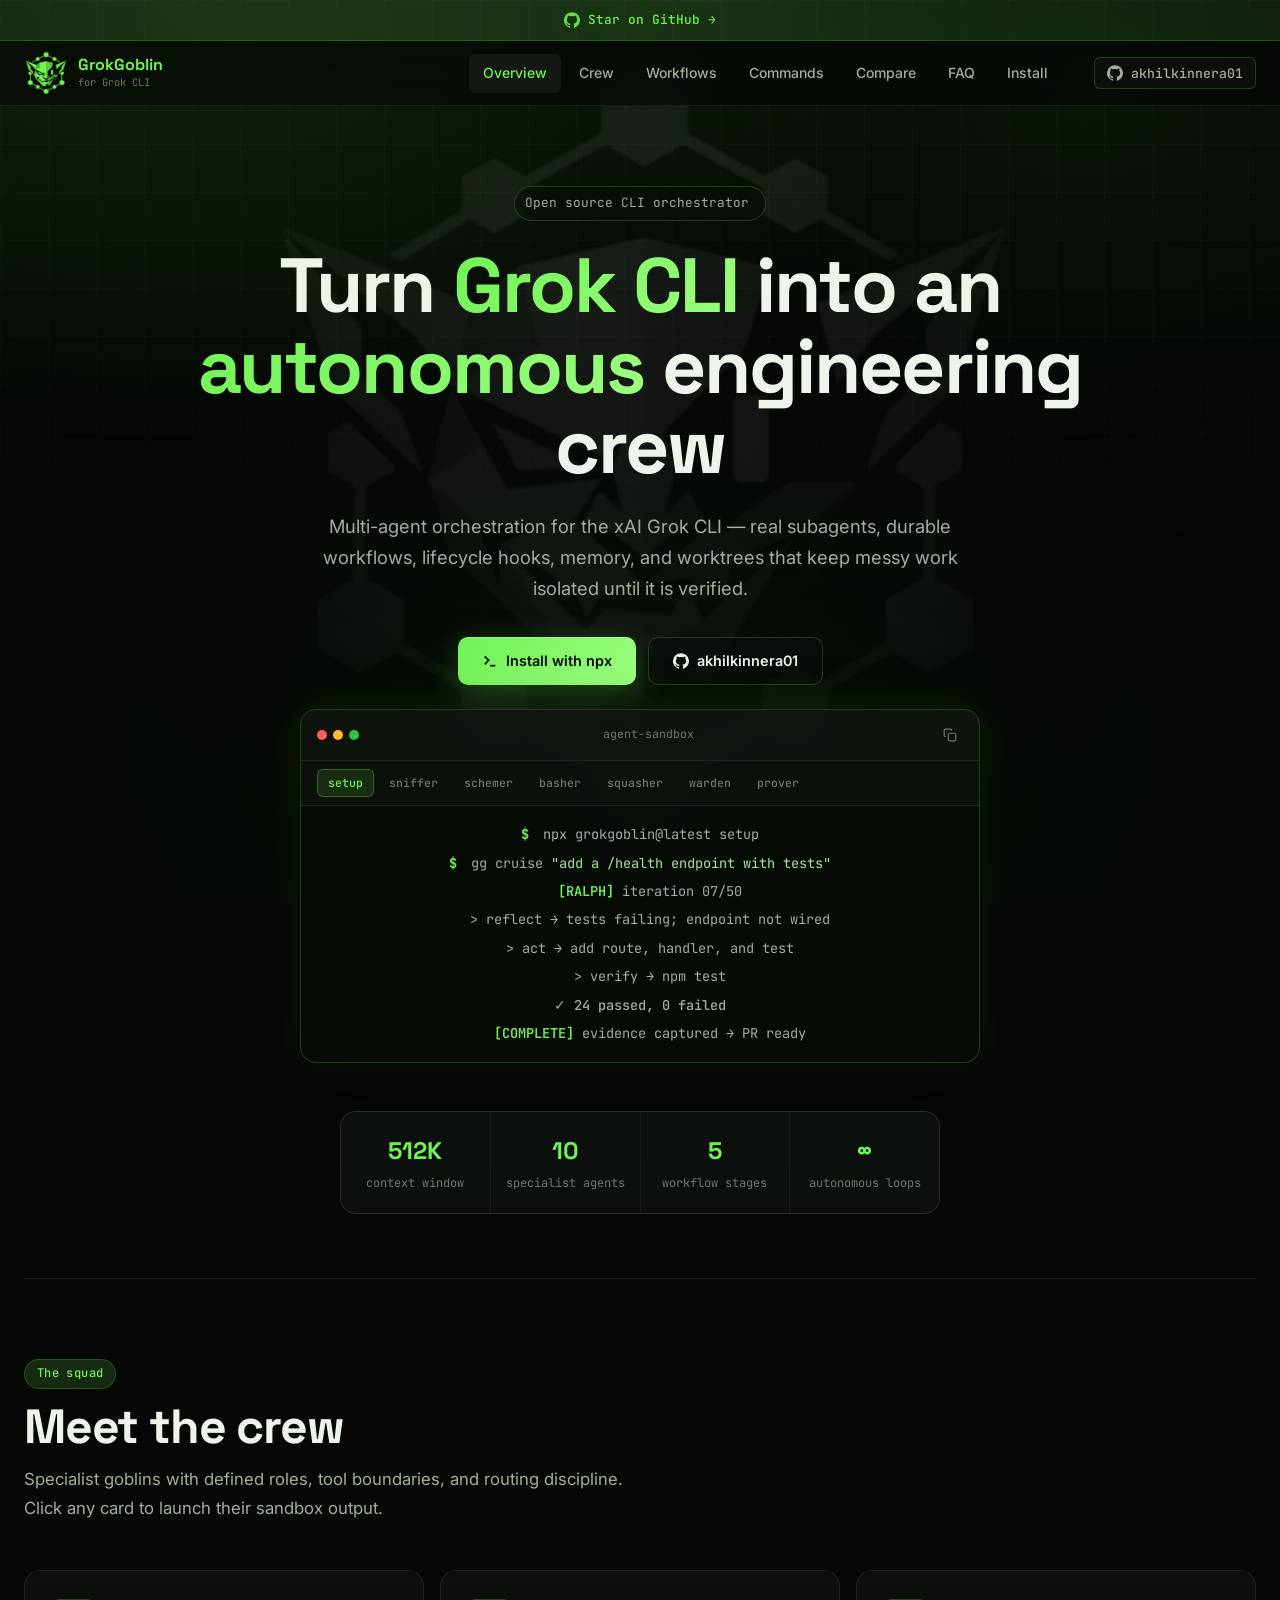
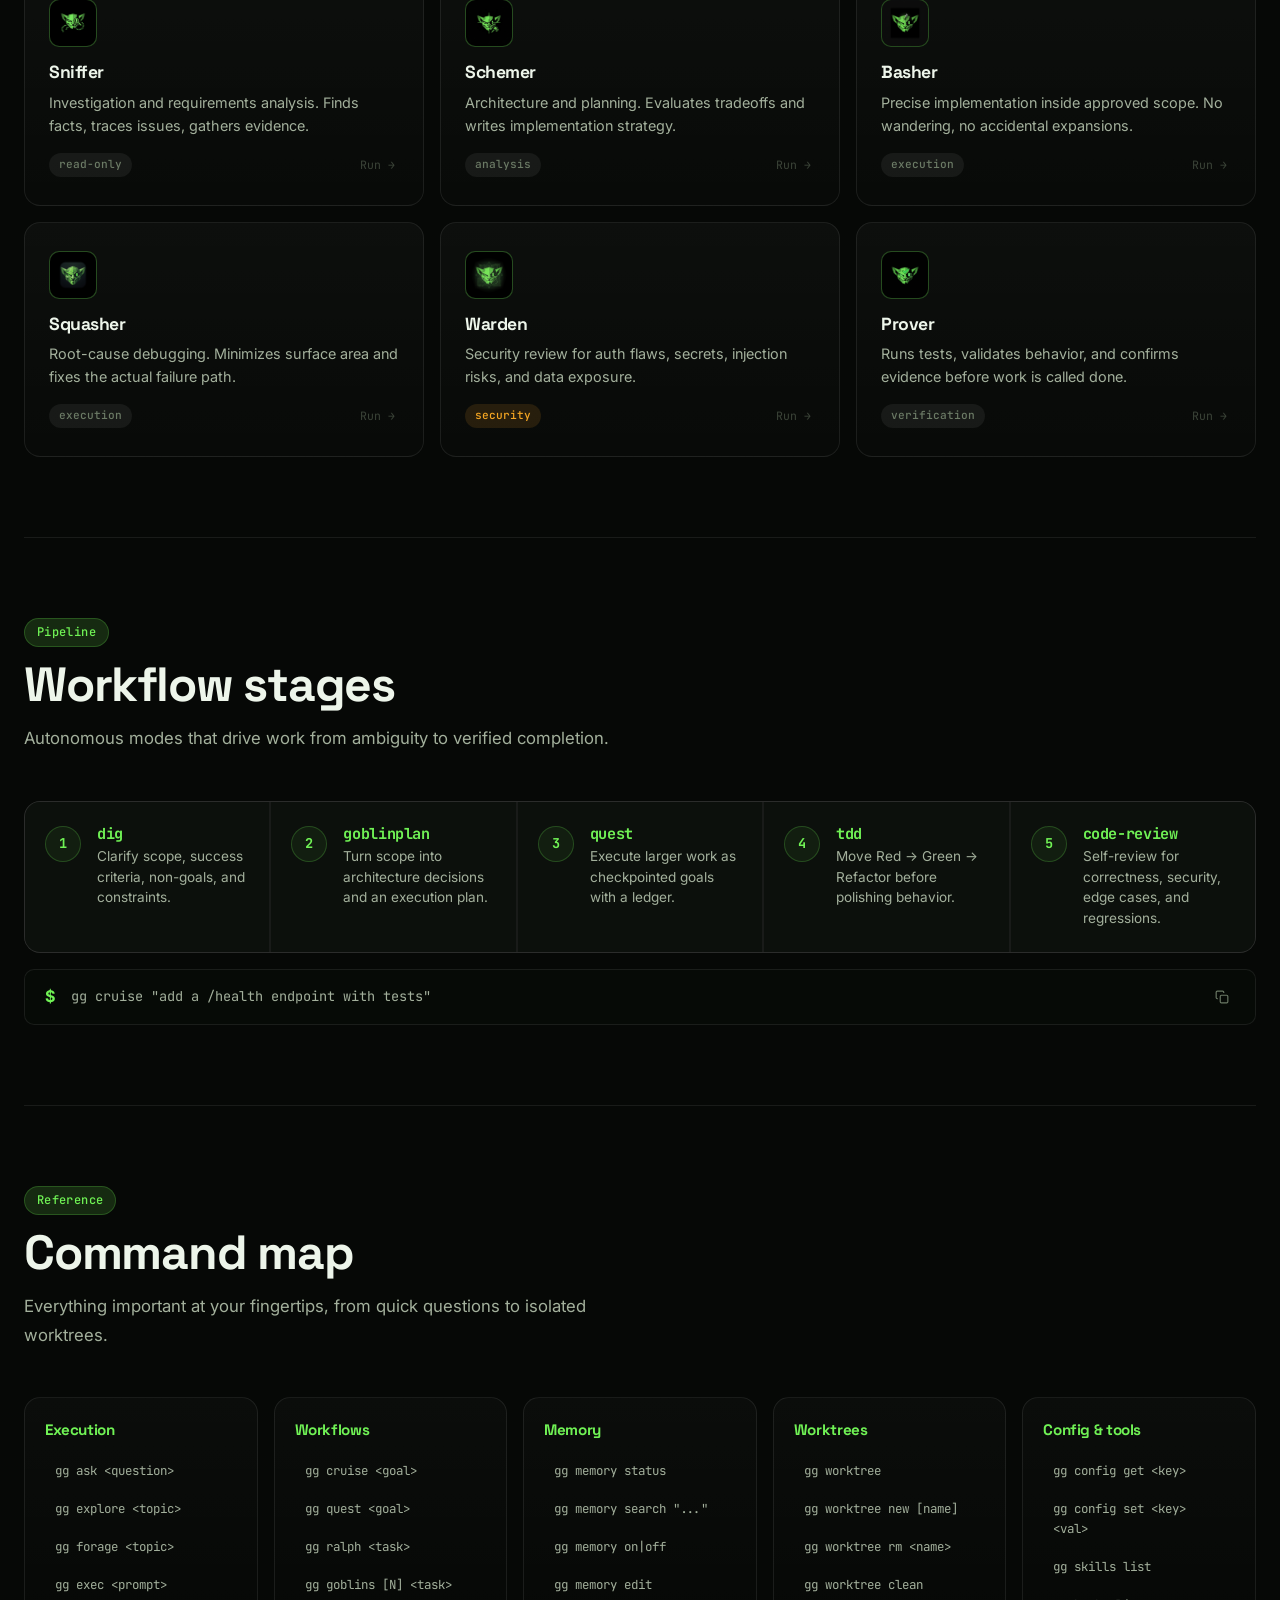
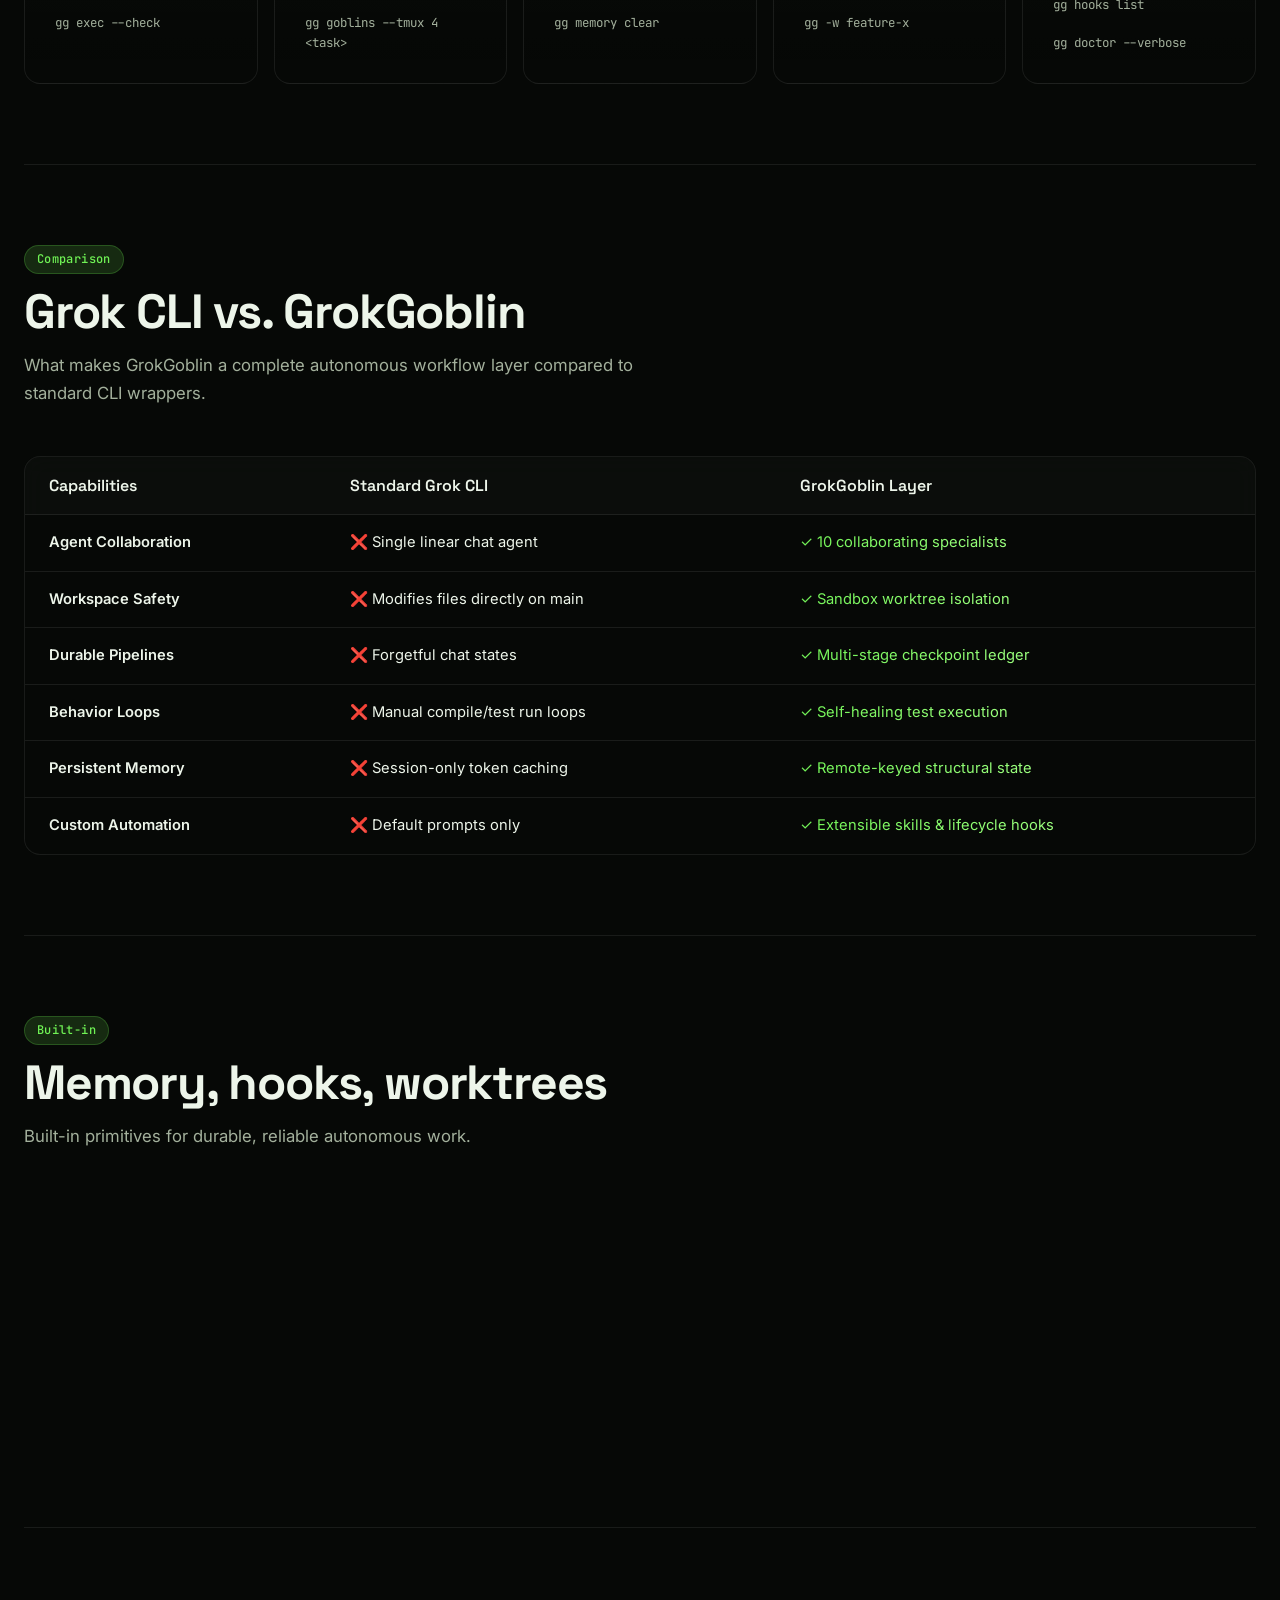
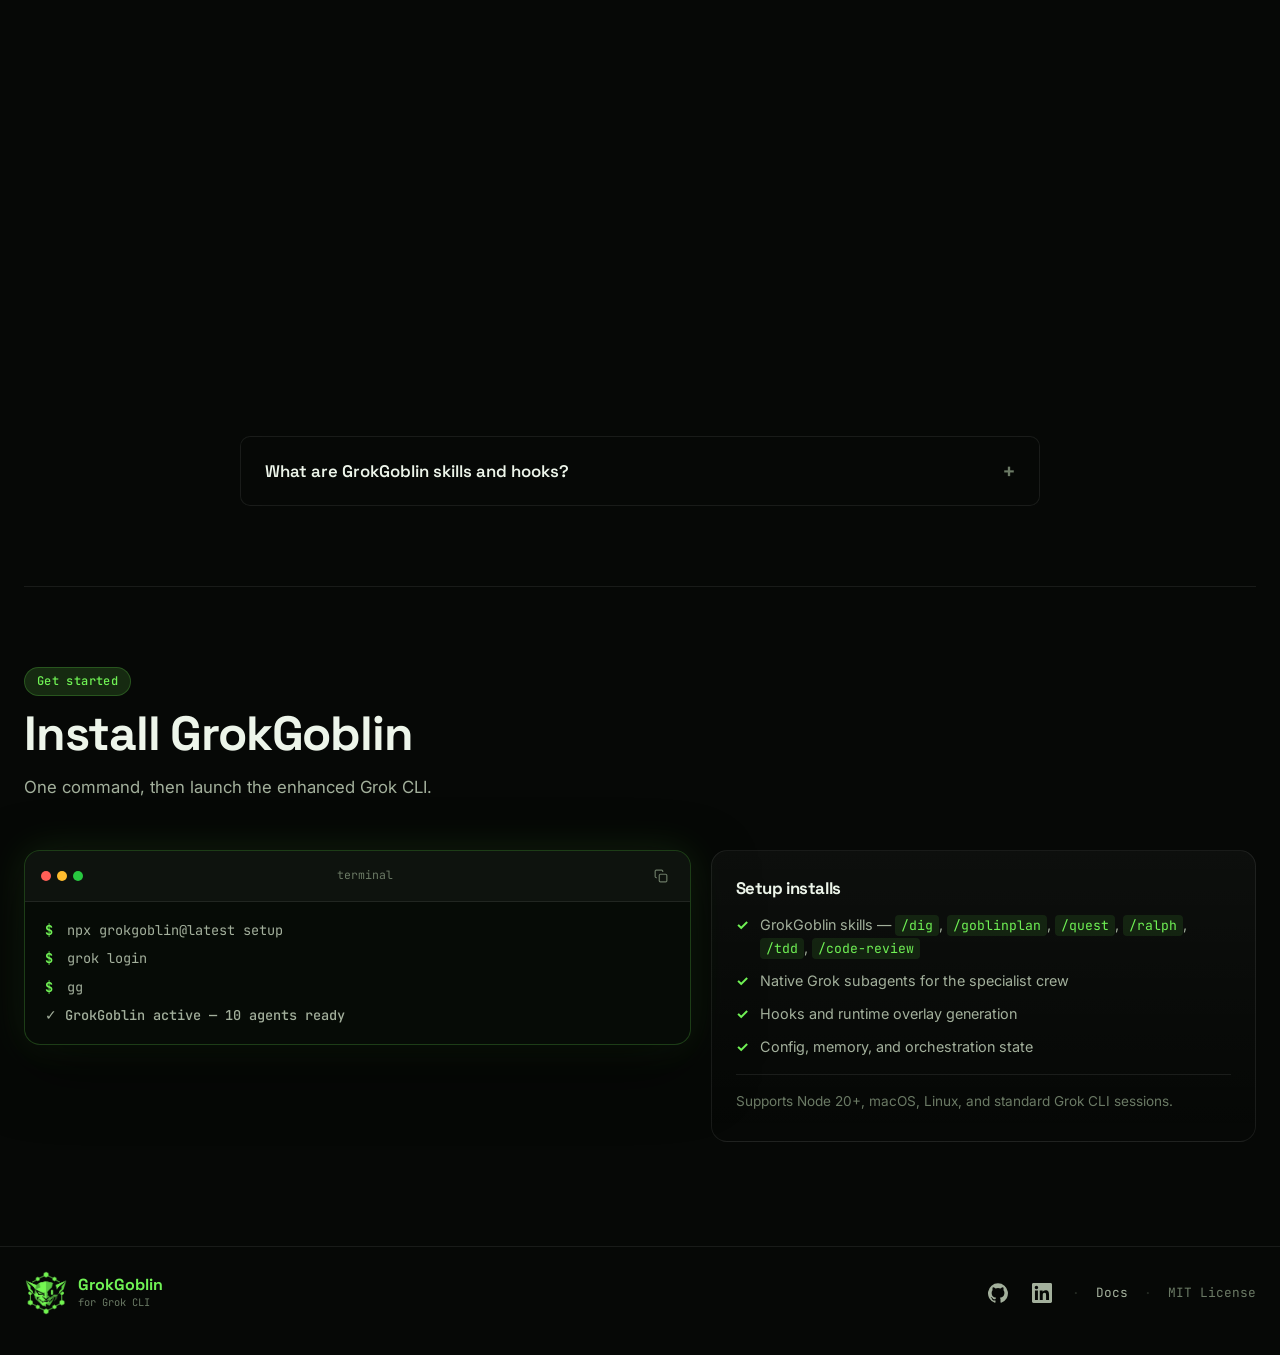
==== index.html @ 4724c025 "Initial commit — GrokGoblin Website" ====
<!DOCTYPE html>
<html lang="en">
  <head>
    <meta charset="UTF-8" />
    <meta name="viewport" content="width=device-width, initial-scale=1.0" />
    <meta
      name="description"
      content="GrokGoblin turns the xAI Grok CLI into an autonomous themed engineering crew. Orchestrate 10 specialist agents (sniffer, schemer, basher) with durable workflows, persistent remote memory, isolated worktrees, and lifecycle hooks."
    />
    <meta
      name="keywords"
      content="GrokGoblin, grok CLI, xAI, AI coding agents, multi-agent orchestration, CLI workflows, autonomous coding, grok-build, grok-composer-2.5-fast, xAI Grok, AI developer tools"
    />
    <meta name="author" content="akhilkinnera01" />
    
    <!-- Open Graph (Facebook/LinkedIn) -->
    <meta property="og:type" content="website" />
    <meta property="og:url" content="https://akhilkinnera01.github.io/GrokGoblin/" />
    <meta property="og:title" content="GrokGoblin — Autonomous Crew for xAI Grok CLI" />
    <meta
      property="og:description"
      content="Orchestrate the xAI Grok CLI into an autonomous themed developer crew: 10 specialist subagents, isolated worktrees, persistent memory, and TDD lifecycle loops."
    />
    <meta property="og:image" content="https://akhilkinnera01.github.io/GrokGoblin/assets/banner-orchestrator.jpg" />
    
    <!-- Twitter Cards -->
    <meta name="twitter:card" content="summary_large_image" />
    <meta name="twitter:url" content="https://akhilkinnera01.github.io/GrokGoblin/" />
    <meta name="twitter:title" content="GrokGoblin — Autonomous Crew for xAI Grok CLI" />
    <meta name="twitter:description" content="Orchestrate the xAI Grok CLI into an autonomous themed developer crew: 10 specialist subagents, isolated worktrees, persistent memory, and TDD lifecycle loops." />
    <meta name="twitter:image" content="https://akhilkinnera01.github.io/GrokGoblin/assets/banner-orchestrator.jpg" />
    
    <!-- Canonical link -->
    <link rel="canonical" href="https://akhilkinnera01.github.io/GrokGoblin/" />
    
    <meta name="theme-color" content="#70f255" />
    <title>GrokGoblin — Autonomous Crew for xAI Grok CLI</title>

    <!-- Structured Data (JSON-LD) for SoftwareApplication -->
    <script type="application/ld+json">
    {
      "@context": "https://schema.org",
      "@type": "SoftwareApplication",
      "name": "GrokGoblin",
      "operatingSystem": "macOS, Linux",
      "applicationCategory": "DeveloperApplication",
      "offers": {
        "@type": "Offer",
        "price": "0.00",
        "priceCurrency": "USD"
      },
      "description": "Multi-agent orchestration layer for the xAI Grok CLI. Turns Grok CLI into an autonomous engineering crew with 10 specialist subagents, memory, hooks, and isolated worktrees.",
      "developer": {
        "@type": "Person",
        "name": "akhilkinnera01",
        "url": "https://github.com/akhilkinnera01"
      },
      "downloadUrl": "https://github.com/akhilkinnera01/GrokGoblin",
      "softwareVersion": "0.1.0"
    }
    </script>
    <link rel="icon" type="image/png" sizes="32x32" href="assets/favicon-32.png" />
    <link rel="icon" type="image/png" sizes="16x16" href="assets/favicon-16.png" />
    <link rel="apple-touch-icon" sizes="180x180" href="assets/apple-touch-icon.png" />
    <link rel="preconnect" href="https://fonts.googleapis.com" />
    <link rel="preconnect" href="https://fonts.gstatic.com" crossorigin />
    <link
      href="https://fonts.googleapis.com/css2?family=Space+Grotesk:wght@400;500;600;700&family=Inter:wght@400;500;600;700;800&family=JetBrains+Mono:wght@400;500;700&display=swap"
      rel="stylesheet"
    />
    <link rel="stylesheet" href="styles.css" />
  </head>
  <body>
    <!-- Ambient background layers -->
    <div class="bg-grain" aria-hidden="true"></div>
    <div class="bg-glow" aria-hidden="true"></div>

    <!-- Background Scroll Frame Container -->
    <div class="video-bg-container" aria-hidden="true">
      <img id="scroll-bg-frame" src="assets/frames/frame_0001.jpg" class="video-bg" />
      <div class="video-bg-overlay"></div>
    </div>

    <!-- Top announcement / GitHub banner -->
    <div class="top-bar">
      <a href="https://github.com/akhilkinnera01/GrokGoblin" target="_blank" rel="noopener">
        <svg width="16" height="16" viewBox="0 0 16 16" fill="currentColor" aria-hidden="true">
          <path d="M8 .2a8 8 0 0 0-2.53 15.59c.4.07.55-.17.55-.38l-.01-1.49c-2.01.37-2.53-.49-2.69-.94-.09-.23-.48-.94-.82-1.13-.28-.15-.68-.52-.01-.53.63-.01 1.08.58 1.23.82.72 1.21 1.87.87 2.33.66.07-.52.28-.87.51-1.07-1.78-.2-3.64-.89-3.64-3.95 0-.87.31-1.59.82-2.15-.08-.2-.36-1.02.08-2.12 0 0 .67-.21 2.2.82a7.42 7.42 0 0 1 4 0c1.53-1.04 2.2-.82 2.2-.82.44 1.1.16 1.92.08 2.12.51.56.82 1.27.82 2.15 0 3.07-1.87 3.75-3.65 3.95.29.25.54.73.54 1.48l-.01 2.2c0 .21.15.46.55.38A8.01 8.01 0 0 0 8 .2Z"/>
        </svg>
        Star on GitHub
        <span class="top-bar-arrow">→</span>
      </a>
    </div>

    <!-- Header -->
    <header class="site-header" id="site-header">
      <div class="header-inner">
        <a class="brand" href="#top" aria-label="GrokGoblin home">
          <img src="assets/logo-transparent.png" alt="" class="brand-logo" />
          <span class="brand-text">
            <strong>GrokGoblin</strong>
            <small>for Grok CLI</small>
          </span>
        </a>

        <nav class="desktop-nav" aria-label="Primary navigation">
          <a href="#overview">Overview</a>
          <a href="#crew">Crew</a>
          <a href="#workflows">Workflows</a>
          <a href="#commands">Commands</a>
          <a href="#compare">Compare</a>
          <a href="#faq">FAQ</a>
          <a href="#install">Install</a>
        </nav>

        <div class="header-actions">
          <a
            class="github-link"
            href="https://github.com/akhilkinnera01/GrokGoblin"
            target="_blank"
            rel="noopener"
            aria-label="View akhilkinnera01/GrokGoblin on GitHub"
          >
            <svg width="20" height="20" viewBox="0 0 16 16" fill="currentColor">
              <path d="M8 .2a8 8 0 0 0-2.53 15.59c.4.07.55-.17.55-.38l-.01-1.49c-2.01.37-2.53-.49-2.69-.94-.09-.23-.48-.94-.82-1.13-.28-.15-.68-.52-.01-.53.63-.01 1.08.58 1.23.82.72 1.21 1.87.87 2.33.66.07-.52.28-.87.51-1.07-1.78-.2-3.64-.89-3.64-3.95 0-.87.31-1.59.82-2.15-.08-.2-.36-1.02.08-2.12 0 0 .67-.21 2.2.82a7.42 7.42 0 0 1 4 0c1.53-1.04 2.2-.82 2.2-.82.44 1.1.16 1.92.08 2.12.51.56.82 1.27.82 2.15 0 3.07-1.87 3.75-3.65 3.95.29.25.54.73.54 1.48l-.01 2.2c0 .21.15.46.55.38A8.01 8.01 0 0 0 8 .2Z"/>
            </svg>
            <span class="github-handle">akhilkinnera01</span>
          </a>
        </div>
        <button class="menu-toggle" type="button" aria-expanded="false" aria-controls="mobile-nav" aria-label="Toggle menu">
          <span></span>
          <span></span>
          <span></span>
        </button>
      </div>
    </header>

    <!-- Mobile nav -->
    <nav id="mobile-nav" class="mobile-nav" aria-label="Mobile navigation">
      <a href="#overview">Overview</a>
      <a href="#crew">Crew</a>
      <a href="#workflows">Workflows</a>
      <a href="#commands">Commands</a>
      <a href="#compare">Compare</a>
      <a href="#faq">FAQ</a>
      <a href="#install">Install</a>
      <a href="https://github.com/akhilkinnera01/GrokGoblin" target="_blank" rel="noopener">akhilkinnera01/GrokGoblin</a>
    </nav>

    <main id="top">
      <!-- ═══════════════ HERO ═══════════════ -->
      <section class="hero" id="overview">
        <div class="hero-badge">
          Open source CLI orchestrator
        </div>
        <h1>
          Turn <span class="text-gradient">Grok CLI</span> into an
          <span class="text-gradient">autonomous</span> engineering crew
        </h1>
        <p class="hero-subtitle">
          Multi-agent orchestration for the xAI Grok CLI — real subagents,
          durable workflows, lifecycle hooks, memory, and worktrees that keep
          messy work isolated until it is verified.
        </p>
        <div class="hero-actions">
          <a class="btn btn-primary" href="#install">
            <svg width="16" height="16" viewBox="0 0 24 24" fill="none" stroke="currentColor" stroke-width="2.5"><polyline points="4 17 10 11 4 5"/><line x1="12" y1="19" x2="20" y2="19"/></svg>
            Install with npx
          </a>
          <a class="btn btn-ghost" href="https://github.com/akhilkinnera01/GrokGoblin" target="_blank" rel="noopener">
            <svg width="16" height="16" viewBox="0 0 16 16" fill="currentColor">
              <path d="M8 .2a8 8 0 0 0-2.53 15.59c.4.07.55-.17.55-.38l-.01-1.49c-2.01.37-2.53-.49-2.69-.94-.09-.23-.48-.94-.82-1.13-.28-.15-.68-.52-.01-.53.63-.01 1.08.58 1.23.82.72 1.21 1.87.87 2.33.66.07-.52.28-.87.51-1.07-1.78-.2-3.64-.89-3.64-3.95 0-.87.31-1.59.82-2.15-.08-.2-.36-1.02.08-2.12 0 0 .67-.21 2.2.82a7.42 7.42 0 0 1 4 0c1.53-1.04 2.2-.82 2.2-.82.44 1.1.16 1.92.08 2.12.51.56.82 1.27.82 2.15 0 3.07-1.87 3.75-3.65 3.95.29.25.54.73.54 1.48l-.01 2.2c0 .21.15.46.55.38A8.01 8.01 0 0 0 8 .2Z"/>
            </svg>
            akhilkinnera01
          </a>
        </div>
        
        <!-- Interactive Terminal Simulator -->
        <div class="hero-terminal">
          <div class="terminal-chrome">
            <div class="terminal-dots">
              <span class="dot dot-red"></span>
              <span class="dot dot-yellow"></span>
              <span class="dot dot-green"></span>
            </div>
            <span class="terminal-title">agent-sandbox</span>
            <button class="copy-btn" id="terminal-copy-btn" type="button" data-copy="npx grokgoblin@latest setup" aria-label="Copy command">
              <svg width="14" height="14" viewBox="0 0 24 24" fill="none" stroke="currentColor" stroke-width="2"><rect x="9" y="9" width="13" height="13" rx="2"/><path d="M5 15H4a2 2 0 0 1-2-2V4a2 2 0 0 1 2-2h9a2 2 0 0 1 2 2v1"/></svg>
            </button>
          </div>
          
          <div class="terminal-controls">
            <button class="term-tab active" data-cmd="setup">setup</button>
            <button class="term-tab" data-cmd="sniffer">sniffer</button>
            <button class="term-tab" data-cmd="schemer">schemer</button>
            <button class="term-tab" data-cmd="basher">basher</button>
            <button class="term-tab" data-cmd="squasher">squasher</button>
            <button class="term-tab" data-cmd="warden">warden</button>
            <button class="term-tab" data-cmd="prover">prover</button>
          </div>
          
          <div class="terminal-body" id="sandbox-terminal-body">
            <code><span class="t-prompt">$</span> npx grokgoblin@latest setup</code>
            <code><span class="t-prompt">$</span> gg cruise <span class="t-string">"add a /health endpoint with tests"</span></code>
            <code class="t-output"><span class="t-label">[RALPH]</span> iteration 07/50</code>
            <code class="t-output">&gt; reflect → tests failing; endpoint not wired</code>
            <code class="t-output">&gt; act → add route, handler, and test</code>
            <code class="t-output">&gt; verify → npm test</code>
            <code class="t-success">✓ 24 passed, 0 failed</code>
            <code class="t-output"><span class="t-label">[COMPLETE]</span> evidence captured → PR ready</code>
          </div>
        </div>

        <div class="hero-stats">
          <div class="stat">
            <strong>512K</strong>
            <span>context window</span>
          </div>
          <div class="stat">
            <strong>10</strong>
            <span>specialist agents</span>
          </div>
          <div class="stat">
            <strong>5</strong>
            <span>workflow stages</span>
          </div>
          <div class="stat">
            <strong>∞</strong>
            <span>autonomous loops</span>
          </div>
        </div>
      </section>

      <!-- ═══════════════ CREW ═══════════════ -->
      <section class="section" id="crew">
        <div class="section-header">
          <span class="section-tag">The squad</span>
          <h2>Meet the crew</h2>
          <p>Specialist goblins with defined roles, tool boundaries, and routing discipline. Click any card to launch their sandbox output.</p>
        </div>
        <div class="crew-grid">
          <article class="crew-card interactive-card" data-agent="sniffer" style="cursor: pointer;">
            <div class="card-icon img-icon">
              <img src="assets/crew-sniffer.png" alt="Sniffer" class="crew-avatar-img" />
            </div>
            <h3>Sniffer</h3>
            <p>Investigation and requirements analysis. Finds facts, traces issues, gathers evidence.</p>
            <div class="card-footer-info">
              <span class="card-badge">read-only</span>
              <span class="run-tag">Run →</span>
            </div>
          </article>

          <article class="crew-card interactive-card" data-agent="schemer" style="cursor: pointer;">
            <div class="card-icon img-icon">
              <img src="assets/crew-schemer.png" alt="Schemer" class="crew-avatar-img" />
            </div>
            <h3>Schemer</h3>
            <p>Architecture and planning. Evaluates tradeoffs and writes implementation strategy.</p>
            <div class="card-footer-info">
              <span class="card-badge">analysis</span>
              <span class="run-tag">Run →</span>
            </div>
          </article>

          <article class="crew-card interactive-card" data-agent="basher" style="cursor: pointer;">
            <div class="card-icon img-icon">
              <img src="assets/crew-basher.png" alt="Basher" class="crew-avatar-img" />
            </div>
            <h3>Basher</h3>
            <p>Precise implementation inside approved scope. No wandering, no accidental expansions.</p>
            <div class="card-footer-info">
              <span class="card-badge">execution</span>
              <span class="run-tag">Run →</span>
            </div>
          </article>

          <article class="crew-card interactive-card" data-agent="squasher" style="cursor: pointer;">
            <div class="card-icon img-icon">
              <img src="assets/crew-squasher.png" alt="Squasher" class="crew-avatar-img" />
            </div>
            <h3>Squasher</h3>
            <p>Root-cause debugging. Minimizes surface area and fixes the actual failure path.</p>
            <div class="card-footer-info">
              <span class="card-badge">execution</span>
              <span class="run-tag">Run →</span>
            </div>
          </article>

          <article class="crew-card interactive-card" data-agent="warden" style="cursor: pointer;">
            <div class="card-icon img-icon">
              <img src="assets/crew-warden.png" alt="Warden" class="crew-avatar-img" />
            </div>
            <h3>Warden</h3>
            <p>Security review for auth flaws, secrets, injection risks, and data exposure.</p>
            <div class="card-footer-info">
              <span class="card-badge badge-warn">security</span>
              <span class="run-tag">Run →</span>
            </div>
          </article>

          <article class="crew-card interactive-card" data-agent="prover" style="cursor: pointer;">
            <div class="card-icon img-icon">
              <img src="assets/crew-prover.png" alt="Prover" class="crew-avatar-img" />
            </div>
            <h3>Prover</h3>
            <p>Runs tests, validates behavior, and confirms evidence before work is called done.</p>
            <div class="card-footer-info">
              <span class="card-badge">verification</span>
              <span class="run-tag">Run →</span>
            </div>
          </article>
        </div>
      </section>

      <!-- ═══════════════ WORKFLOWS ═══════════════ -->
      <section class="section" id="workflows">
        <div class="section-header">
          <span class="section-tag">Pipeline</span>
          <h2>Workflow stages</h2>
          <p>Autonomous modes that drive work from ambiguity to verified completion.</p>
        </div>
        <div class="pipeline">
          <article class="pipeline-step">
            <div class="step-num">1</div>
            <div class="step-content">
              <h3>dig</h3>
              <p>Clarify scope, success criteria, non-goals, and constraints.</p>
            </div>
          </article>
          <article class="pipeline-step">
            <div class="step-num">2</div>
            <div class="step-content">
              <h3>goblinplan</h3>
              <p>Turn scope into architecture decisions and an execution plan.</p>
            </div>
          </article>
          <article class="pipeline-step">
            <div class="step-num">3</div>
            <div class="step-content">
              <h3>quest</h3>
              <p>Execute larger work as checkpointed goals with a ledger.</p>
            </div>
          </article>
          <article class="pipeline-step">
            <div class="step-num">4</div>
            <div class="step-content">
              <h3>tdd</h3>
              <p>Move Red → Green → Refactor before polishing behavior.</p>
            </div>
          </article>
          <article class="pipeline-step">
            <div class="step-num">5</div>
            <div class="step-content">
              <h3>code-review</h3>
              <p>Self-review for correctness, security, edge cases, and regressions.</p>
            </div>
          </article>
        </div>
        <div class="pipeline-terminal">
          <span class="t-prompt">$</span>
          <code>gg cruise "add a /health endpoint with tests"</code>
          <button class="copy-btn" type="button" data-copy='gg cruise "add a /health endpoint with tests"' aria-label="Copy command">
            <svg width="14" height="14" viewBox="0 0 24 24" fill="none" stroke="currentColor" stroke-width="2"><rect x="9" y="9" width="13" height="13" rx="2"/><path d="M5 15H4a2 2 0 0 1-2-2V4a2 2 0 0 1 2-2h9a2 2 0 0 1 2 2v1"/></svg>
          </button>
        </div>
      </section>

      <!-- ═══════════════ COMMANDS ═══════════════ -->
      <section class="section" id="commands">
        <div class="section-header">
          <span class="section-tag">Reference</span>
          <h2>Command map</h2>
          <p>Everything important at your fingertips, from quick questions to isolated worktrees.</p>
        </div>
        <div class="command-grid">
          <article class="cmd-card">
            <h3>Execution</h3>
            <div class="cmd-list">
              <code>gg ask &lt;question&gt;</code>
              <code>gg explore &lt;topic&gt;</code>
              <code>gg forage &lt;topic&gt;</code>
              <code>gg exec &lt;prompt&gt;</code>
              <code>gg exec --check</code>
            </div>
          </article>
          <article class="cmd-card">
            <h3>Workflows</h3>
            <div class="cmd-list">
              <code>gg cruise &lt;goal&gt;</code>
              <code>gg quest &lt;goal&gt;</code>
              <code>gg ralph &lt;task&gt;</code>
              <code>gg goblins [N] &lt;task&gt;</code>
              <code>gg goblins --tmux 4 &lt;task&gt;</code>
            </div>
          </article>
          <article class="cmd-card">
            <h3>Memory</h3>
            <div class="cmd-list">
              <code>gg memory status</code>
              <code>gg memory search "..."</code>
              <code>gg memory on|off</code>
              <code>gg memory edit</code>
              <code>gg memory clear</code>
            </div>
          </article>
          <article class="cmd-card">
            <h3>Worktrees</h3>
            <div class="cmd-list">
              <code>gg worktree</code>
              <code>gg worktree new [name]</code>
              <code>gg worktree rm &lt;name&gt;</code>
              <code>gg worktree clean</code>
              <code>gg -w feature-x</code>
            </div>
          </article>
          <article class="cmd-card">
            <h3>Config &amp; tools</h3>
            <div class="cmd-list">
              <code>gg config get &lt;key&gt;</code>
              <code>gg config set &lt;key&gt; &lt;val&gt;</code>
              <code>gg skills list</code>
              <code>gg hooks list</code>
              <code>gg doctor --verbose</code>
            </div>
          </article>
        </div>
      </section>

      <!-- ═══════════════ COMPARISON ═══════════════ -->
      <section class="section" id="compare">
        <div class="section-header">
          <span class="section-tag">Comparison</span>
          <h2>Grok CLI vs. GrokGoblin</h2>
          <p>What makes GrokGoblin a complete autonomous workflow layer compared to standard CLI wrappers.</p>
        </div>
        <div class="compare-table-wrapper">
          <table class="compare-table">
            <thead>
              <tr>
                <th>Capabilities</th>
                <th>Standard Grok CLI</th>
                <th>GrokGoblin Layer</th>
              </tr>
            </thead>
            <tbody>
              <tr>
                <td><strong>Agent Collaboration</strong></td>
                <td>❌ Single linear chat agent</td>
                <td><span class="text-gradient">✓ 10 collaborating specialists</span></td>
              </tr>
              <tr>
                <td><strong>Workspace Safety</strong></td>
                <td>❌ Modifies files directly on main</td>
                <td><span class="text-gradient">✓ Sandbox worktree isolation</span></td>
              </tr>
              <tr>
                <td><strong>Durable Pipelines</strong></td>
                <td>❌ Forgetful chat states</td>
                <td><span class="text-gradient">✓ Multi-stage checkpoint ledger</span></td>
              </tr>
              <tr>
                <td><strong>Behavior Loops</strong></td>
                <td>❌ Manual compile/test run loops</td>
                <td><span class="text-gradient">✓ Self-healing test execution</span></td>
              </tr>
              <tr>
                <td><strong>Persistent Memory</strong></td>
                <td>❌ Session-only token caching</td>
                <td><span class="text-gradient">✓ Remote-keyed structural state</span></td>
              </tr>
              <tr>
                <td><strong>Custom Automation</strong></td>
                <td>❌ Default prompts only</td>
                <td><span class="text-gradient">✓ Extensible skills & lifecycle hooks</span></td>
              </tr>
            </tbody>
          </table>
        </div>
      </section>

      <!-- ═══════════════ FEATURES ═══════════════ -->
      <section class="section">
        <div class="section-header">
          <span class="section-tag">Built-in</span>
          <h2>Memory, hooks, worktrees</h2>
          <p>Built-in primitives for durable, reliable autonomous work.</p>
        </div>
        <div class="feature-grid">
          <article class="feature-card">
            <div class="feature-icon">
              <svg width="28" height="28" viewBox="0 0 24 24" fill="none" stroke="currentColor" stroke-width="1.5"><path d="M4 19.5A2.5 2.5 0 0 1 6.5 17H20"/><path d="M6.5 2H20v20H6.5A2.5 2.5 0 0 1 4 19.5v-15A2.5 2.5 0 0 1 6.5 2z"/></svg>
            </div>
            <h3>Persistent memory</h3>
            <p>Project memory is keyed by git remote and injected through the launch overlay.</p>
            <code>.grokgoblin/memory/project.md</code>
          </article>
          <article class="feature-card">
            <div class="feature-icon">
              <svg width="28" height="28" viewBox="0 0 24 24" fill="none" stroke="currentColor" stroke-width="1.5"><path d="M15 17h5l-1.405-1.405A2.032 2.032 0 0 1 18 14.158V11a6.002 6.002 0 0 0-4-5.659V5a2 2 0 1 0-4 0v.341C7.67 6.165 6 8.388 6 11v3.159c0 .538-.214 1.055-.595 1.436L4 17h5m6 0v1a3 3 0 1 1-6 0v-1m6 0H9"/></svg>
            </div>
            <h3>Lifecycle hooks</h3>
            <p>Tool and session events log state transitions, notifications, and runtime evidence.</p>
            <code>~/.grok/hooks/hooks.json</code>
          </article>
          <article class="feature-card">
            <div class="feature-icon">
              <svg width="28" height="28" viewBox="0 0 24 24" fill="none" stroke="currentColor" stroke-width="1.5"><line x1="6" y1="3" x2="6" y2="15"/><circle cx="18" cy="6" r="3"/><circle cx="6" cy="18" r="3"/><path d="M18 9a9 9 0 0 1-9 9"/></svg>
            </div>
            <h3>Isolated worktrees</h3>
            <p>Risky work lands on <code class="inline-code">gg/</code> branches in sibling worktrees before integration.</p>
            <code>../repo.gg-worktrees/name</code>
          </article>
        </div>
      </section>

      <!-- ═══════════════ FAQ ═══════════════ -->
      <section class="section" id="faq">
        <div class="section-header">
          <span class="section-tag">FAQ</span>
          <h2>Frequently Asked Questions</h2>
          <p>Get answers to common structural, keying, and execution questions.</p>
        </div>
        <div class="faq-accordion-list">
          <article class="faq-item">
            <button class="faq-trigger" type="button" aria-expanded="false">
              <span>How does GrokGoblin route tasks among the crew?</span>
              <span class="faq-icon">+</span>
            </button>
            <div class="faq-content" hidden>
              <p>GrokGoblin runs an orchestrator subagent (Ralph) that monitors the workflow DAG. Ralph decomposes goals into tasks and queries the specialized agents (like Sniffer for logs/files or Warden for security sweeps) using strict input/output schemas. This isolation reduces LLM context drift and prevents conflicting file writes.</p>
            </div>
          </article>

          <article class="faq-item">
            <button class="faq-trigger" type="button" aria-expanded="false">
              <span>Does GrokGoblin modify my active codebase directly?</span>
              <span class="faq-icon">+</span>
            </button>
            <div class="faq-content" hidden>
              <p>No. By default, any execution task initialized via <code>gg worktree</code> or <code>gg cruise</code> clones your current active state into a sibling git worktree directory. Coding changes and testing compile loops are run within this isolated space, checking changes in only after test coverage validations succeed.</p>
            </div>
          </article>

          <article class="faq-item">
            <button class="faq-trigger" type="button" aria-expanded="false">
              <span>Do I need a separate xAI Grok API subscription?</span>
              <span class="faq-icon">+</span>
            </button>
            <div class="faq-content" hidden>
              <p>GrokGoblin routes all actions directly through your authenticated local <code>grok</code> CLI shell. If your terminal is logged in (using <code>grok login</code>), GrokGoblin wraps its commands automatically, utilizing your active account context without requiring additional monthly token fees.</p>
            </div>
          </article>

          <article class="faq-item">
            <button class="faq-trigger" type="button" aria-expanded="false">
              <span>What are GrokGoblin skills and hooks?</span>
              <span class="faq-icon">+</span>
            </button>
            <div class="faq-content" hidden>
              <p>Skills are markdown instruction folders (with optional supporting scripts) that teach the crew how to handle specific tasks (e.g. Supabase, Android upgrades). Hooks are executable scripts triggered before/after specific agent operations (like running linting tools or sending webhooks on failure).</p>
            </div>
          </article>
        </div>
      </section>

      <!-- ═══════════════ INSTALL ═══════════════ -->
      <section class="section install-section" id="install">
        <div class="section-header">
          <span class="section-tag">Get started</span>
          <h2>Install GrokGoblin</h2>
          <p>One command, then launch the enhanced Grok CLI.</p>
        </div>
        <div class="install-grid">
          <div class="install-terminal">
            <div class="terminal-chrome">
              <div class="terminal-dots">
                <span class="dot dot-red"></span>
                <span class="dot dot-yellow"></span>
                <span class="dot dot-green"></span>
              </div>
              <span class="terminal-title">terminal</span>
              <button class="copy-btn" type="button" data-copy="npx grokgoblin@latest setup" aria-label="Copy install command">
                <svg width="14" height="14" viewBox="0 0 24 24" fill="none" stroke="currentColor" stroke-width="2"><rect x="9" y="9" width="13" height="13" rx="2"/><path d="M5 15H4a2 2 0 0 1-2-2V4a2 2 0 0 1 2-2h9a2 2 0 0 1 2 2v1"/></svg>
              </button>
            </div>
            <div class="terminal-body">
              <code><span class="t-prompt">$</span> npx grokgoblin@latest setup</code>
              <code><span class="t-prompt">$</span> grok login</code>
              <code><span class="t-prompt">$</span> gg</code>
              <code class="t-success">✓ GrokGoblin active — 10 agents ready</code>
            </div>
          </div>
          <div class="install-checklist">
            <h3>Setup installs</h3>
            <ul>
              <li>GrokGoblin skills — <code class="inline-code">/dig</code>, <code class="inline-code">/goblinplan</code>, <code class="inline-code">/quest</code>, <code class="inline-code">/ralph</code>, <code class="inline-code">/tdd</code>, <code class="inline-code">/code-review</code></li>
              <li>Native Grok subagents for the specialist crew</li>
              <li>Hooks and runtime overlay generation</li>
              <li>Config, memory, and orchestration state</li>
            </ul>
            <p class="install-note">Supports Node 20+, macOS, Linux, and standard Grok CLI sessions.</p>
          </div>
        </div>
      </section>
    </main>

    <!-- Footer -->
    <footer class="site-footer">
      <div class="footer-inner">
        <a class="brand" href="#top">
          <img src="assets/logo-transparent.png" alt="" class="brand-logo" />
          <span class="brand-text">
            <strong>GrokGoblin</strong>
            <small>for Grok CLI</small>
          </span>
        </a>
        <div class="footer-links">
          <a
            class="github-link"
            href="https://github.com/akhilkinnera01/GrokGoblin"
            target="_blank"
            rel="noopener"
            aria-label="View akhilkinnera01/GrokGoblin on GitHub"
          >
            <svg width="20" height="20" viewBox="0 0 16 16" fill="currentColor">
              <path d="M8 .2a8 8 0 0 0-2.53 15.59c.4.07.55-.17.55-.38l-.01-1.49c-2.01.37-2.53-.49-2.69-.94-.09-.23-.48-.94-.82-1.13-.28-.15-.68-.52-.01-.53.63-.01 1.08.58 1.23.82.72 1.21 1.87.87 2.33.66.07-.52.28-.87.51-1.07-1.78-.2-3.64-.89-3.64-3.95 0-.87.31-1.59.82-2.15-.08-.2-.36-1.02.08-2.12 0 0 .67-.21 2.2.82a7.42 7.42 0 0 1 4 0c1.53-1.04 2.2-.82 2.2-.82.44 1.1.16 1.92.08 2.12.51.56.82 1.27.82 2.15 0 3.07-1.87 3.75-3.65 3.95.29.25.54.73.54 1.48l-.01 2.2c0 .21.15.46.55.38A8.01 8.01 0 0 0 8 .2Z"/>
            </svg>
          </a>
          <a
            class="linkedin-link"
            href="https://www.linkedin.com/in/akhilkinnera/"
            target="_blank"
            rel="noopener"
            aria-label="View akhilkinnera on LinkedIn"
          >
            <svg width="20" height="20" viewBox="0 0 24 24" fill="currentColor">
              <path d="M22.23 0H1.77C.8 0 0 .77 0 1.72v20.56C0 23.23.8 24 1.77 24h20.46c.98 0 1.77-.77 1.77-1.72V1.72C24 .77 23.2 0 22.23 0zM7.12 20.45H3.56V9H7.12v11.45zM5.34 7.43c-1.14 0-2.06-.92-2.06-2.06 0-1.14.92-2.06 2.06-2.06 1.14 0 2.06.92 2.06 2.06 0 1.14-.92 2.06-2.06 2.06zm15.11 13.02h-3.56v-5.6c0-1.34-.03-3.05-1.86-3.05-1.86 0-2.14 1.45-2.14 2.95v5.7H9.33V9h3.42v1.56h.05c.48-.9 1.64-1.85 3.37-1.85 3.6 0 4.27 2.37 4.27 5.45v6.29z"/>
            </svg>
          </a>
          <span class="footer-sep">·</span>
          <a href="https://github.com/akhilkinnera01/GrokGoblin#readme" target="_blank" rel="noopener">Docs</a>
          <span class="footer-sep">·</span>
          <span>MIT License</span>
        </div>
      </div>
    </footer>

    <script src="script.js"></script>
  </body>
</html>
---- styles.css ----
/* ── Reset & Tokens ──────────────────────────────────────── */
:root {
  color-scheme: dark;

  /* palette */
  --bg:             #060806;
  --bg-raised:      #0c100c;
  --surface:        rgba(14, 20, 14, 0.75);
  --surface-hover:  rgba(20, 28, 20, 0.9);
  --glass:          rgba(10, 14, 10, 0.6);
  --line:           rgba(112, 242, 85, 0.22);
  --line-soft:      rgba(255, 255, 255, 0.08);
  --text:           #edf5ea;
  --text-secondary: #a3b09c;
  --text-dim:       #6b7a65;
  --accent:         #70f255;
  --accent-soft:    #9cff7f;
  --accent-glow:    rgba(112, 242, 85, 0.15);
  --warn:           #f5a623;

  /* effects */
  --shadow-sm:  0 2px 8px rgba(0,0,0,.3);
  --shadow-md:  0 8px 32px rgba(0,0,0,.4);
  --shadow-lg:  0 24px 64px rgba(0,0,0,.5);
  --shadow-glow: 0 0 40px rgba(112, 242, 85, 0.12);

  /* type */
  --font-display: "Space Grotesk", system-ui, -apple-system, sans-serif;
  --font-body:    "Inter", system-ui, -apple-system, sans-serif;
  --font-mono:    "JetBrains Mono", "SFMono-Regular", Consolas, "Liberation Mono", monospace;

  /* radii */
  --radius-sm: 6px;
  --radius-md: 10px;
  --radius-lg: 16px;
  --radius-xl: 20px;

  /* timing */
  --ease-out: cubic-bezier(0.2, 0.8, 0.2, 1);
  --ease-spring: cubic-bezier(0.34, 1.56, 0.64, 1);
}

*, *::before, *::after { box-sizing: border-box; margin: 0; padding: 0; }

html { scroll-behavior: smooth; -webkit-font-smoothing: antialiased; }

body {
  min-height: 100vh;
  background: var(--bg);
  color: var(--text);
  font-family: var(--font-body);
  font-size: 16px;
  line-height: 1.6;
  overflow-x: hidden;
}

a { color: inherit; text-decoration: none; }
button { font: inherit; cursor: pointer; border: 0; background: none; color: inherit; }
ul { list-style: none; }
img { display: block; max-width: 100%; }

/* headings */
h1, h2, h3 {
  font-family: var(--font-display);
  font-weight: 700;
  letter-spacing: -0.025em;
  line-height: 1.1;
}

/* ── Ambient Backgrounds ─────────────────────────────────── */
.bg-grain {
  position: fixed; inset: 0; z-index: -3; pointer-events: none;
  background-image:
    linear-gradient(rgba(255,255,255,0.018) 1px, transparent 1px),
    linear-gradient(90deg, rgba(255,255,255,0.018) 1px, transparent 1px);
  background-size: 48px 48px;
  mask-image: linear-gradient(to bottom, black 20%, transparent 85%);
}

.bg-glow {
  position: fixed; inset: 0; z-index: -2; pointer-events: none;
  background:
    radial-gradient(ellipse 60% 50% at 15% 0%, rgba(112,242,85,0.12), transparent),
    radial-gradient(ellipse 40% 40% at 85% 10%, rgba(112,242,85,0.06), transparent),
    radial-gradient(ellipse 50% 50% at 50% 80%, rgba(112,242,85,0.03), transparent);
}

/* ── Top GitHub Banner ───────────────────────────────────── */
.top-bar {
  display: flex;
  justify-content: center;
  background: linear-gradient(90deg, rgba(112,242,85,0.08), rgba(112,242,85,0.15), rgba(112,242,85,0.08));
  border-bottom: 1px solid var(--line);
}

.top-bar a {
  display: inline-flex;
  gap: 8px;
  align-items: center;
  padding: 10px 16px;
  font-family: var(--font-mono);
  font-size: 0.8rem;
  font-weight: 500;
  color: var(--accent);
  transition: color 150ms ease;
}

.top-bar a:hover { color: var(--accent-soft); }

.top-bar svg { opacity: 0.9; }

.top-bar-arrow {
  transition: transform 200ms var(--ease-out);
}

.top-bar a:hover .top-bar-arrow {
  transform: translateX(3px);
}

/* ── Header ──────────────────────────────────────────────── */
.site-header {
  position: sticky;
  top: 0;
  z-index: 100;
  background: rgba(6, 8, 6, 0.7);
  backdrop-filter: blur(20px) saturate(1.4);
  -webkit-backdrop-filter: blur(20px) saturate(1.4);
  border-bottom: 1px solid var(--line-soft);
  transition: box-shadow 300ms ease;
}

.site-header.scrolled {
  box-shadow: 0 4px 24px rgba(0,0,0,.3), 0 0 0 1px var(--line-soft);
}

.header-inner {
  display: flex;
  align-items: center;
  gap: 2rem;
  max-width: 1280px;
  margin: 0 auto;
  padding: 0 24px;
  height: 64px;
}

/* Brand */
.brand {
  display: inline-flex;
  gap: 10px;
  align-items: center;
  flex-shrink: 0;
}

.brand-logo {
  width: 44px; height: 44px;
  object-fit: contain;
  transition: transform 200ms var(--ease-out), filter 200ms ease;
}

.brand:hover .brand-logo {
  transform: scale(1.05);
  filter: drop-shadow(0 0 8px rgba(112,242,85,0.6));
}

.brand-text strong {
  display: block;
  color: var(--accent);
  font-family: var(--font-display);
  font-size: 1rem;
  font-weight: 700;
  line-height: 1.1;
}

.brand-text small {
  display: block;
  color: var(--text-dim);
  font-family: var(--font-mono);
  font-size: 0.65rem;
}

/* Desktop nav */
.desktop-nav {
  display: flex;
  gap: 0.25rem;
  margin-left: auto;
}

.desktop-nav a {
  position: relative;
  padding: 8px 14px;
  border-radius: var(--radius-sm);
  color: var(--text-secondary);
  font-size: 0.875rem;
  font-weight: 500;
  transition: color 150ms ease, background 150ms ease;
}

.desktop-nav a:hover,
.desktop-nav a.active {
  color: var(--text);
  background: rgba(255,255,255,0.05);
}

.desktop-nav a.active {
  color: var(--accent);
}

/* Header actions */
.header-actions {
  display: flex;
  gap: 8px;
  align-items: center;
}

.github-link,
.linkedin-link {
  display: inline-flex;
  align-items: center;
  justify-content: center;
  width: 40px; height: 40px;
  border-radius: var(--radius-sm);
  color: var(--text-secondary);
  transition: color 150ms ease, background 150ms ease, transform 150ms ease;
}

.site-header .github-link {
  width: auto;
  height: 32px;
  padding: 0 12px;
  gap: 8px;
  font-family: var(--font-mono);
  font-size: 0.82rem;
  font-weight: 500;
  border: 1px solid var(--line);
  background: rgba(255, 255, 255, 0.03);
  backdrop-filter: blur(4px);
  border-radius: var(--radius-sm);
  color: var(--text-secondary);
}

.site-header .github-link svg {
  width: 16px;
  height: 16px;
}

.site-header .github-link:hover {
  border-color: var(--accent);
  color: var(--text);
  background: rgba(112, 242, 85, 0.06);
}

.github-link:hover,
.linkedin-link:hover {
  color: var(--accent);
  background: rgba(255,255,255,0.06);
  transform: translateY(-1px);
}

/* Hamburger */
.menu-toggle {
  display: none;
  flex-direction: column;
  gap: 5px;
  padding: 8px;
  border-radius: var(--radius-sm);
  transition: background 150ms ease;
}

.menu-toggle:hover { background: rgba(255,255,255,0.06); }

.menu-toggle span {
  display: block;
  width: 20px; height: 2px;
  background: var(--text-secondary);
  border-radius: 1px;
  transition: transform 200ms ease, opacity 200ms ease;
}

.menu-toggle[aria-expanded="true"] span:nth-child(1) { transform: translateY(7px) rotate(45deg); }
.menu-toggle[aria-expanded="true"] span:nth-child(2) { opacity: 0; }
.menu-toggle[aria-expanded="true"] span:nth-child(3) { transform: translateY(-7px) rotate(-45deg); }

/* Mobile nav */
.mobile-nav {
  display: none;
  position: fixed;
  top: 64px; /* below header */
  left: 0; right: 0;
  z-index: 99;
  flex-direction: column;
  padding: 12px;
  background: rgba(8,12,8,0.97);
  backdrop-filter: blur(20px);
  border-bottom: 1px solid var(--line-soft);
}

.mobile-nav.open { display: flex; }

.mobile-nav a {
  padding: 12px 16px;
  border-radius: var(--radius-sm);
  color: var(--text-secondary);
  font-size: 0.95rem;
  font-weight: 500;
  transition: background 150ms ease, color 150ms ease;
}

.mobile-nav a:hover {
  background: rgba(255,255,255,0.05);
  color: var(--text);
}

/* ── Layout ──────────────────────────────────────────────── */
main {
  max-width: 1280px;
  margin: 0 auto;
  padding: 0 24px;
}

.section {
  padding: 80px 0;
  border-top: 1px solid var(--line-soft);
}

.section:first-of-type { border-top: none; }

.section-header {
  margin-bottom: 48px;
  max-width: 640px;
}

.section-tag {
  display: inline-block;
  margin-bottom: 12px;
  padding: 4px 12px;
  border-radius: 100px;
  border: 1px solid var(--line);
  background: var(--accent-glow);
  color: var(--accent);
  font-family: var(--font-mono);
  font-size: 0.75rem;
  font-weight: 500;
  letter-spacing: 0.03em;
}

.section-header h2 {
  font-size: clamp(2rem, 4vw, 3rem);
  margin-bottom: 12px;
}

.section-header p {
  color: var(--text-secondary);
  font-size: 1.05rem;
  line-height: 1.7;
}

/* ── Hero ────────────────────────────────────────────────── */
.hero {
  display: flex;
  flex-direction: column;
  align-items: center;
  text-align: center;
  padding: 80px 0 64px;
  gap: 24px;
}

.hero-badge {
  display: inline-flex;
  gap: 8px;
  align-items: center;
  padding: 6px 16px 6px 10px;
  border-radius: 100px;
  border: 1px solid var(--line);
  background: var(--glass);
  backdrop-filter: blur(8px);
  color: var(--text-secondary);
  font-family: var(--font-mono);
  font-size: 0.8rem;
  animation: fadeInUp 600ms var(--ease-out) both;
}

.pulse-dot {
  width: 8px; height: 8px;
  border-radius: 50%;
  background: var(--accent);
  box-shadow: 0 0 8px var(--accent);
  animation: pulse 2s ease-in-out infinite;
}

@keyframes pulse {
  0%, 100% { opacity: 1; transform: scale(1); }
  50% { opacity: 0.5; transform: scale(0.85); }
}

.hero h1 {
  max-width: 900px;
  font-size: clamp(2.8rem, 6vw, 5.4rem);
  line-height: 1.05;
  color: var(--text);
  animation: fadeInUp 600ms 100ms var(--ease-out) both;
}

.text-gradient {
  background: linear-gradient(135deg, var(--accent), var(--accent-soft));
  -webkit-background-clip: text;
  -webkit-text-fill-color: transparent;
  background-clip: text;
}

.hero-subtitle {
  max-width: 680px;
  color: var(--text-secondary);
  font-size: clamp(1rem, 1.8vw, 1.15rem);
  line-height: 1.7;
  animation: fadeInUp 600ms 200ms var(--ease-out) both;
}

@keyframes fadeInUp {
  from { opacity: 0; transform: translateY(16px); }
  to   { opacity: 1; transform: translateY(0); }
}

.hero-actions {
  display: flex;
  flex-wrap: wrap;
  justify-content: center;
  gap: 12px;
  margin-top: 8px;
  animation: fadeInUp 600ms 300ms var(--ease-out) both;
}

/* ── Buttons ─────────────────────────────────────────────── */
.btn {
  display: inline-flex;
  gap: 8px;
  align-items: center;
  justify-content: center;
  height: 48px;
  padding: 0 24px;
  border-radius: var(--radius-md);
  font-weight: 600;
  font-size: 0.9rem;
  transition: transform 150ms var(--ease-out), box-shadow 200ms ease, background 200ms ease, border-color 200ms ease;
}

.btn:hover { transform: translateY(-2px); }
.btn:active { transform: translateY(0) scale(0.98); }

.btn-primary {
  color: #050a04;
  background: linear-gradient(135deg, var(--accent), var(--accent-soft));
  box-shadow: 0 8px 32px rgba(112,242,85,0.25), inset 0 1px 0 rgba(255,255,255,0.2);
}

.btn-primary:hover {
  box-shadow: 0 12px 40px rgba(112,242,85,0.35), inset 0 1px 0 rgba(255,255,255,0.2);
}

.btn-ghost {
  border: 1px solid var(--line);
  color: var(--text);
  background: var(--glass);
  backdrop-filter: blur(6px);
}

.btn-ghost:hover {
  border-color: var(--accent);
  background: rgba(112,242,85,0.06);
}

/* ── Terminal Block ──────────────────────────────────────── */
.hero-terminal,
.install-terminal {
  width: 100%;
  max-width: 680px;
  border-radius: var(--radius-lg);
  border: 1px solid var(--line);
  background: rgba(8,12,8,0.85);
  backdrop-filter: blur(12px);
  box-shadow: var(--shadow-lg), var(--shadow-glow);
  overflow: hidden;
  animation: fadeInUp 600ms 400ms var(--ease-out) both;
}

.terminal-chrome {
  display: flex;
  align-items: center;
  gap: 12px;
  padding: 12px 16px;
  background: rgba(255,255,255,0.03);
  border-bottom: 1px solid var(--line-soft);
}

.terminal-dots { display: flex; gap: 6px; }

.dot {
  width: 10px; height: 10px;
  border-radius: 50%;
}

.dot-red    { background: #ff5f57; }
.dot-yellow { background: #febc2e; }
.dot-green  { background: #28c840; }

.terminal-title {
  flex: 1;
  text-align: center;
  color: var(--text-dim);
  font-family: var(--font-mono);
  font-size: 0.72rem;
}

.copy-btn {
  display: inline-flex;
  align-items: center;
  justify-content: center;
  padding: 6px;
  border-radius: var(--radius-sm);
  color: var(--text-dim);
  transition: color 150ms ease, background 150ms ease;
}

.copy-btn:hover {
  color: var(--accent);
  background: rgba(255,255,255,0.06);
}

.terminal-body {
  padding: 16px 20px;
  display: flex;
  flex-direction: column;
  gap: 4px;
}

.terminal-body code {
  display: block;
  font-family: var(--font-mono);
  font-size: 0.85rem;
  line-height: 1.8;
  color: var(--text-secondary);
  white-space: pre-wrap;
  word-break: break-all;
}

.t-prompt { color: var(--accent); margin-right: 6px; font-weight: 700; }
.t-string { color: #a8e6a3; }
.t-label  { color: var(--accent); font-weight: 600; }
.t-output { padding-left: 1.2rem; color: var(--text-dim); }
.t-success { color: var(--accent); font-weight: 500; }

/* ── Hero Stats ──────────────────────────────────────────── */
.hero-stats {
  display: grid;
  grid-template-columns: repeat(4, 1fr);
  gap: 1px;
  max-width: 600px;
  width: 100%;
  margin-top: 24px;
  border-radius: var(--radius-lg);
  border: 1px solid var(--line-soft);
  overflow: hidden;
  background: var(--line-soft);
  animation: fadeInUp 600ms 500ms var(--ease-out) both;
}

.stat {
  display: flex;
  flex-direction: column;
  align-items: center;
  gap: 4px;
  padding: 20px 12px;
  background: var(--bg-raised);
}

.stat strong {
  font-family: var(--font-display);
  font-size: 1.5rem;
  color: var(--accent);
}

.stat span {
  font-size: 0.75rem;
  color: var(--text-dim);
  font-family: var(--font-mono);
}

/* ── Crew Grid ───────────────────────────────────────────── */
.crew-grid {
  display: grid;
  grid-template-columns: repeat(3, 1fr);
  gap: 16px;
}

.crew-card {
  position: relative;
  padding: 28px 24px;
  border-radius: var(--radius-lg);
  border: 1px solid var(--line-soft);
  background: linear-gradient(180deg, rgba(255,255,255,0.03), rgba(255,255,255,0.01));
  transition: transform 300ms var(--ease-out), border-color 300ms ease, box-shadow 300ms ease;
  overflow: hidden;
}

.crew-card::before {
  content: "";
  position: absolute;
  inset: 0;
  border-radius: inherit;
  background: radial-gradient(circle at 50% 0%, var(--accent-glow), transparent 70%);
  opacity: 0;
  transition: opacity 400ms ease;
}

.crew-card:hover {
  transform: translateY(-4px);
  border-color: var(--line);
  box-shadow: var(--shadow-md), var(--shadow-glow);
}

.crew-card:hover::before { opacity: 1; }

.card-icon {
  position: relative;
  display: inline-flex;
  align-items: center;
  justify-content: center;
  width: 48px; height: 48px;
  margin-bottom: 16px;
  border-radius: var(--radius-md);
  border: 1px solid var(--line);
  background: rgba(112,242,85,0.06);
  color: var(--accent);
  transition: transform 300ms var(--ease-spring), background 300ms ease, box-shadow 300ms ease;
}

.card-icon.img-icon {
  padding: 0;
  overflow: hidden;
}

.crew-avatar-img {
  width: 100%;
  height: 100%;
  object-fit: cover;
  border-radius: inherit;
}

.crew-card:hover .card-icon {
  transform: scale(1.08) rotate(-3deg);
  background: rgba(112, 242, 85, 0.12);
  box-shadow: 0 0 24px rgba(112,242,85,0.3);
}

.crew-card h3 {
  position: relative;
  margin-bottom: 8px;
  font-size: 1.1rem;
  color: var(--text);
}

.crew-card p {
  position: relative;
  color: var(--text-secondary);
  font-size: 0.9rem;
  line-height: 1.6;
  margin-bottom: 12px;
}

.card-badge {
  position: relative;
  display: inline-block;
  padding: 3px 10px;
  border-radius: 100px;
  background: rgba(255,255,255,0.06);
  color: var(--text-dim);
  font-family: var(--font-mono);
  font-size: 0.7rem;
  font-weight: 500;
}

.badge-warn {
  background: rgba(245,166,35,0.12);
  color: var(--warn);
}

/* ── Pipeline ────────────────────────────────────────────── */
.pipeline {
  display: flex;
  gap: 2px;
  overflow: hidden;
  border-radius: var(--radius-lg);
  border: 1px solid var(--line-soft);
  background: var(--line-soft);
}

.pipeline-step {
  flex: 1;
  display: flex;
  gap: 16px;
  padding: 24px 20px;
  background: var(--bg-raised);
  transition: background 300ms ease;
}

.pipeline-step:hover {
  background: rgba(112,242,85,0.04);
}

.step-num {
  flex-shrink: 0;
  display: flex;
  align-items: center;
  justify-content: center;
  width: 36px; height: 36px;
  border-radius: 50%;
  border: 1px solid var(--line);
  background: rgba(112,242,85,0.06);
  color: var(--accent);
  font-family: var(--font-mono);
  font-weight: 700;
  font-size: 0.85rem;
}

.step-content h3 {
  font-family: var(--font-mono);
  font-size: 0.95rem;
  color: var(--accent);
  margin-bottom: 4px;
}

.step-content p {
  color: var(--text-secondary);
  font-size: 0.85rem;
  line-height: 1.5;
}

.pipeline-terminal {
  display: flex;
  align-items: center;
  gap: 10px;
  margin-top: 16px;
  padding: 14px 20px;
  border-radius: var(--radius-md);
  border: 1px solid var(--line-soft);
  background: rgba(8,12,8,0.7);
}

.pipeline-terminal code {
  flex: 1;
  font-family: var(--font-mono);
  font-size: 0.85rem;
  color: var(--text-secondary);
}

/* ── Command Grid ────────────────────────────────────────── */
.command-grid {
  display: grid;
  grid-template-columns: repeat(5, 1fr);
  gap: 16px;
}

.cmd-card {
  padding: 24px 20px;
  border-radius: var(--radius-lg);
  border: 1px solid var(--line-soft);
  background: linear-gradient(180deg, rgba(255,255,255,0.025), transparent);
  transition: transform 300ms var(--ease-out), border-color 300ms ease, box-shadow 300ms ease;
}

.cmd-card:hover {
  transform: translateY(-3px);
  border-color: var(--line);
  box-shadow: var(--shadow-md), 0 0 30px rgba(112,242,85,0.06);
}

.cmd-card h3 {
  font-size: 0.95rem;
  color: var(--accent);
  margin-bottom: 16px;
  font-family: var(--font-display);
}

.cmd-list {
  display: flex;
  flex-direction: column;
  gap: 6px;
}

.cmd-list code {
  display: block;
  padding: 6px 10px;
  border-radius: var(--radius-sm);
  font-family: var(--font-mono);
  font-size: 0.78rem;
  color: var(--text-secondary);
  transition: background 200ms ease, color 200ms ease, transform 200ms var(--ease-out);
  cursor: default;
}

.cmd-list code:hover {
  background: rgba(112,242,85,0.08);
  color: var(--accent-soft);
  transform: translateX(4px);
}

/* ── Feature Grid ────────────────────────────────────────── */
.feature-grid {
  display: grid;
  grid-template-columns: repeat(3, 1fr);
  gap: 16px;
}

.feature-card {
  position: relative;
  padding: 28px 24px;
  border-radius: var(--radius-lg);
  border: 1px solid var(--line-soft);
  background:
    radial-gradient(ellipse at 90% 10%, rgba(112,242,85,0.08), transparent 60%),
    linear-gradient(180deg, rgba(255,255,255,0.03), transparent);
  overflow: hidden;
  transition: transform 300ms var(--ease-out), border-color 300ms ease, box-shadow 300ms ease;
}

.feature-card:hover {
  transform: translateY(-3px);
  border-color: var(--line);
  box-shadow: var(--shadow-md), var(--shadow-glow);
}

.feature-icon {
  display: inline-flex;
  align-items: center;
  justify-content: center;
  width: 52px; height: 52px;
  margin-bottom: 16px;
  border-radius: var(--radius-md);
  border: 1px solid var(--line);
  background: rgba(112,242,85,0.06);
  color: var(--accent);
}

.feature-card h3 {
  font-size: 1.05rem;
  color: var(--text);
  margin-bottom: 8px;
}

.feature-card p {
  color: var(--text-secondary);
  font-size: 0.9rem;
  line-height: 1.6;
  margin-bottom: 16px;
}

.feature-card > code {
  display: inline-block;
  padding: 6px 12px;
  border-radius: var(--radius-sm);
  border: 1px solid var(--line);
  background: rgba(0,0,0,0.4);
  font-family: var(--font-mono);
  font-size: 0.78rem;
  color: var(--text-secondary);
}

.inline-code {
  display: inline !important;
  padding: 2px 6px !important;
  border-radius: 4px !important;
  border: none !important;
  background: rgba(112,242,85,0.1) !important;
  color: var(--accent) !important;
  font-family: var(--font-mono) !important;
  font-size: 0.82rem !important;
}

/* ── Install Section ─────────────────────────────────────── */
.install-grid {
  display: grid;
  grid-template-columns: 1.1fr 0.9fr;
  gap: 20px;
  align-items: start;
}

.install-terminal {
  animation: none;
}

.install-checklist {
  padding: 28px 24px;
  border-radius: var(--radius-lg);
  border: 1px solid var(--line-soft);
  background: linear-gradient(180deg, rgba(255,255,255,0.03), transparent);
}

.install-checklist h3 {
  font-size: 1.05rem;
  color: var(--text);
  margin-bottom: 16px;
}

.install-checklist ul {
  display: flex;
  flex-direction: column;
  gap: 10px;
}

.install-checklist li {
  position: relative;
  padding-left: 24px;
  color: var(--text-secondary);
  font-size: 0.9rem;
  line-height: 1.6;
}

.install-checklist li::before {
  content: "✓";
  position: absolute;
  left: 0;
  color: var(--accent);
  font-weight: 700;
}

.install-note {
  margin-top: 16px;
  padding-top: 16px;
  border-top: 1px solid var(--line-soft);
  color: var(--text-dim);
  font-size: 0.85rem;
}

/* ── Footer ──────────────────────────────────────────────── */
.site-footer {
  border-top: 1px solid var(--line-soft);
  margin-top: 24px;
}

.footer-inner {
  display: flex;
  align-items: center;
  justify-content: space-between;
  max-width: 1280px;
  margin: 0 auto;
  padding: 24px 24px 40px;
}

.footer-links {
  display: flex;
  flex-wrap: wrap;
  gap: 12px 16px;
  align-items: center;
  color: var(--text-dim);
  font-family: var(--font-mono);
  font-size: 0.8rem;
}

.footer-links a {
  color: var(--text-secondary);
  transition: color 150ms ease;
}

.footer-links a:hover { color: var(--accent); }

.footer-links .github-link,
.footer-links .linkedin-link {
  width: 28px;
  height: 28px;
  color: var(--text-secondary);
}

.footer-links .github-link:hover,
.footer-links .linkedin-link:hover {
  color: var(--accent);
  background: rgba(255, 255, 255, 0.05);
}

.footer-sep { opacity: 0.3; }

/* ── Responsive ──────────────────────────────────────────── */
@media (max-width: 1100px) {
  .command-grid { grid-template-columns: repeat(3, 1fr); }
  .crew-grid    { grid-template-columns: repeat(2, 1fr); }
  .pipeline     { flex-direction: column; }
}

@media (max-width: 820px) {
  .header-inner {
    padding: 0 16px;
    gap: 12px;
  }

  .brand-logo { width: 36px; height: 36px; }
  .brand-text small { display: none; }

  .desktop-nav { display: none; }

  .header-actions {
    margin-left: 0;
    gap: 12px;
  }

  .site-header .github-link {
    height: 28px;
    font-size: 0.72rem;
    padding: 0 8px;
    gap: 4px;
  }

  .site-header .github-link svg {
    width: 14px;
    height: 14px;
  }

  .menu-toggle {
    display: inline-flex;
    margin-left: auto;
  }

  main { padding: 0 16px; }

  .hero h1 { font-size: clamp(2.2rem, 8vw, 3.6rem); }

  .hero-stats {
    grid-template-columns: repeat(2, 1fr);
    max-width: 400px;
  }

  .crew-grid,
  .feature-grid,
  .command-grid { grid-template-columns: 1fr; }

  .install-grid { grid-template-columns: 1fr; }

  .footer-inner {
    flex-direction: column;
    gap: 16px;
    align-items: flex-start;
  }
}

@media (max-width: 500px) {
  .header-actions .linkedin-link {
    display: none;
  }
}

@media (max-width: 480px) {
  .top-bar a { font-size: 0.72rem; padding: 8px 12px; }
  .hero { padding: 48px 0 40px; }
  .section { padding: 56px 0; }
}

@media (max-width: 400px) {
  .hero-stats { grid-template-columns: 1fr; }
}

@media (max-width: 360px) {
  .brand-text { display: none; }
}

/* ── Reduced Motion ──────────────────────────────────────── */
@media (prefers-reduced-motion: reduce) {
  *, *::before, *::after {
    animation-duration: 0.01ms !important;
    transition-duration: 0.01ms !important;
    scroll-behavior: auto !important;
  }
}

/* ── Scroll reveal ───────────────────────────────────────── */
.reveal {
  opacity: 0;
  transform: translateY(20px);
  transition: opacity 600ms var(--ease-out), transform 600ms var(--ease-out);
}

.reveal.visible {
  opacity: 1;
  transform: translateY(0);
}

/* ── Ambient Background Loop Video ───────────────────────── */
.video-bg-container {
  position: fixed;
  inset: 0;
  width: 100vw;
  height: 100vh;
  z-index: -4;
  overflow: hidden;
  pointer-events: none;
  opacity: 0.12; /* Subtle tech loop atmosphere */
}

.video-bg {
  position: absolute;
  top: 50%;
  left: 50%;
  transform: translate(-50%, -50%);
  width: 100%;
  height: 100%;
  object-fit: cover;
  filter: grayscale(1) brightness(0.6) contrast(1.35);
}

.video-bg-overlay {
  position: absolute;
  inset: 0;
  background: 
    radial-gradient(circle at 50% 30%, transparent 10%, var(--bg) 75%),
    linear-gradient(rgba(112, 242, 85, 0.03) 1px, transparent 1px),
    linear-gradient(90deg, rgba(112, 242, 85, 0.03) 1px, transparent 1px);
  background-size: 100% 100%, 24px 24px, 24px 24px;
}

/* ── Interactive Sandbox Terminal Controls ────────────────── */
.terminal-controls {
  display: flex;
  flex-wrap: wrap;
  gap: 4px;
  padding: 8px 16px;
  background: rgba(255, 255, 255, 0.02);
  border-bottom: 1px solid var(--line-soft);
}

.term-tab {
  padding: 4px 10px;
  border-radius: var(--radius-sm);
  font-family: var(--font-mono);
  font-size: 0.72rem;
  font-weight: 500;
  color: var(--text-dim);
  border: 1px solid transparent;
  transition: all 200ms ease;
}

.term-tab:hover {
  color: var(--accent-soft);
  background: rgba(112, 242, 85, 0.06);
}

.term-tab.active {
  color: var(--accent);
  background: rgba(112, 242, 85, 0.12);
  border-color: rgba(112, 242, 85, 0.3);
  box-shadow: 0 0 10px rgba(112, 242, 85, 0.05);
}

/* ── Interactive Crew Cards ───────────────────────────────── */
.crew-card.interactive-card {
  transition: transform 300ms var(--ease-out), border-color 300ms ease, box-shadow 300ms ease, background 350ms var(--ease-out);
}

.crew-card.interactive-card:hover {
  background: linear-gradient(180deg, rgba(112, 242, 85, 0.04), rgba(255,255,255,0.01));
}

.crew-card.interactive-card.active {
  border-color: var(--accent);
  background: linear-gradient(180deg, rgba(112, 242, 85, 0.08), rgba(112, 242, 85, 0.02));
  box-shadow: var(--shadow-md), var(--shadow-glow);
}

.crew-card.interactive-card.active .card-icon {
  transform: scale(1.1) rotate(3deg);
  background: rgba(112, 242, 85, 0.15);
  box-shadow: 0 0 24px rgba(112, 242, 85, 0.4);
}

.card-footer-info {
  display: flex;
  justify-content: space-between;
  align-items: center;
  margin-top: 16px;
  position: relative;
  z-index: 2;
}

.run-tag {
  font-family: var(--font-mono);
  font-size: 0.72rem;
  color: var(--text-dim);
  opacity: 0.5;
  transform: translateX(-4px);
  transition: opacity 200ms ease, transform 200ms var(--ease-out), color 200ms ease;
}

.crew-card:hover .run-tag {
  opacity: 1;
  transform: translateX(0);
  color: var(--accent);
}

.crew-card.active .run-tag {
  color: var(--accent-soft);
  font-weight: 700;
  opacity: 1;
}

/* ── Comparison Matrix Section ───────────────────────────── */
.compare-table-wrapper {
  overflow-x: auto;
  border-radius: var(--radius-lg);
  border: 1px solid var(--line-soft);
  background: rgba(8, 12, 8, 0.4);
  backdrop-filter: blur(12px);
  -webkit-backdrop-filter: blur(12px);
  margin-top: 24px;
}

.compare-table {
  width: 100%;
  border-collapse: collapse;
  text-align: left;
  font-size: 0.92rem;
}

.compare-table th, 
.compare-table td {
  padding: 16px 24px;
  border-bottom: 1px solid var(--line-soft);
}

.compare-table th {
  background: rgba(255, 255, 255, 0.02);
  font-family: var(--font-display);
  font-weight: 600;
  color: var(--text);
  font-size: 1rem;
}

.compare-table td strong {
  font-weight: 600;
  color: var(--text);
}

.compare-table tr:last-child td {
  border-bottom: none;
}

.compare-table tr {
  transition: background-color 200ms ease;
}

.compare-table tr:hover td {
  background: rgba(112, 242, 85, 0.02);
}

/* ── FAQ Accordion Section ────────────────────────────────── */
.faq-accordion-list {
  display: flex;
  flex-direction: column;
  gap: 12px;
  max-width: 800px;
  margin: 0 auto;
}

.faq-item {
  border-radius: var(--radius-md);
  border: 1px solid var(--line-soft);
  background: rgba(8, 12, 8, 0.4);
  backdrop-filter: blur(12px);
  -webkit-backdrop-filter: blur(12px);
  overflow: hidden;
  transition: border-color 200ms ease, box-shadow 200ms ease;
}

.faq-item:hover {
  border-color: rgba(112, 242, 85, 0.25);
  box-shadow: 0 4px 20px rgba(112, 242, 85, 0.03);
}

.faq-trigger {
  width: 100%;
  display: flex;
  justify-content: space-between;
  align-items: center;
  padding: 18px 24px;
  text-align: left;
  font-family: var(--font-display);
  font-size: 1.05rem;
  font-weight: 600;
  color: var(--text);
  transition: color 200ms ease;
}

.faq-trigger:hover {
  color: var(--accent);
}

.faq-icon {
  font-size: 1.25rem;
  color: var(--text-dim);
  font-family: var(--font-mono);
  transition: transform 250ms var(--ease-out), color 200ms ease;
}

.faq-trigger[aria-expanded="true"] .faq-icon {
  transform: rotate(45deg);
  color: var(--accent);
}

.faq-content {
  padding: 0 24px 20px;
  color: var(--text-secondary);
  font-size: 0.92rem;
  line-height: 1.6;
  border-top: 1px solid transparent;
  animation: slideDown 250ms var(--ease-out) forwards;
}

@keyframes slideDown {
  from { opacity: 0; transform: translateY(-6px); }
  to { opacity: 1; transform: translateY(0); }
}
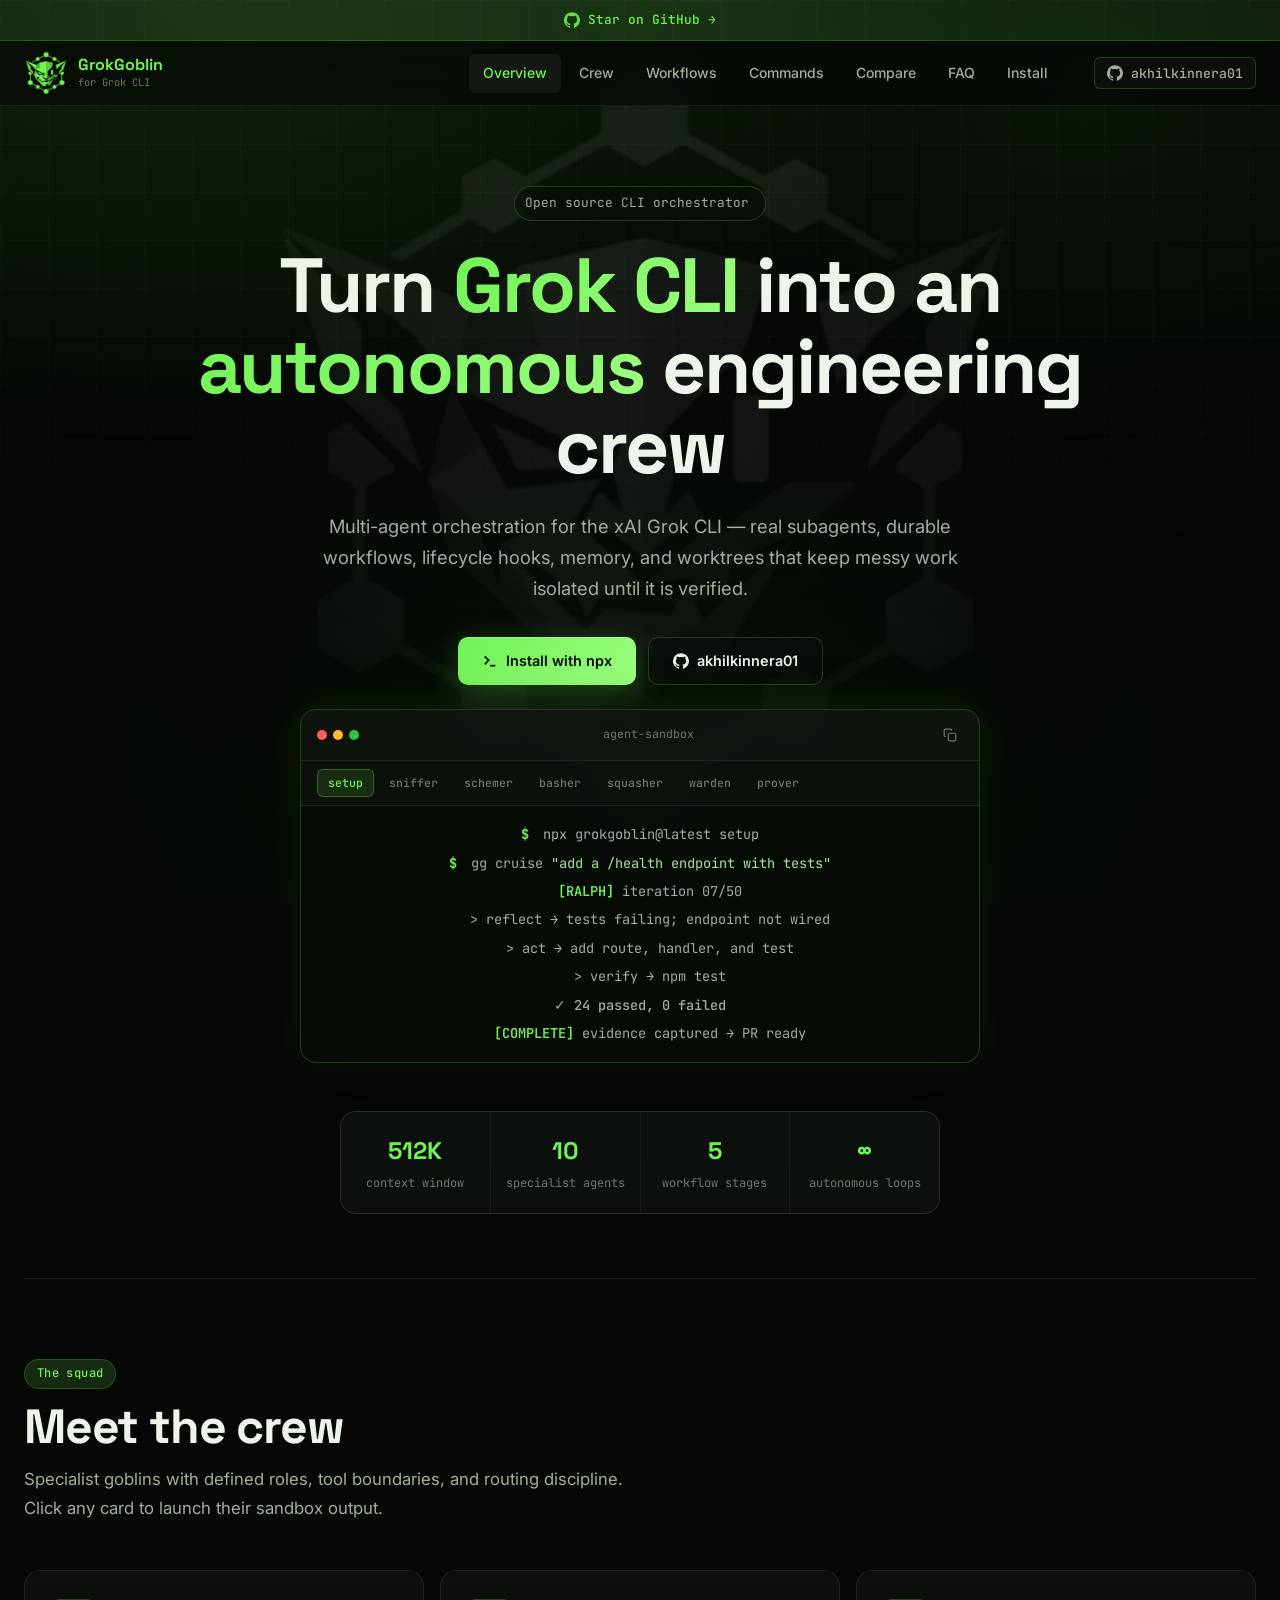
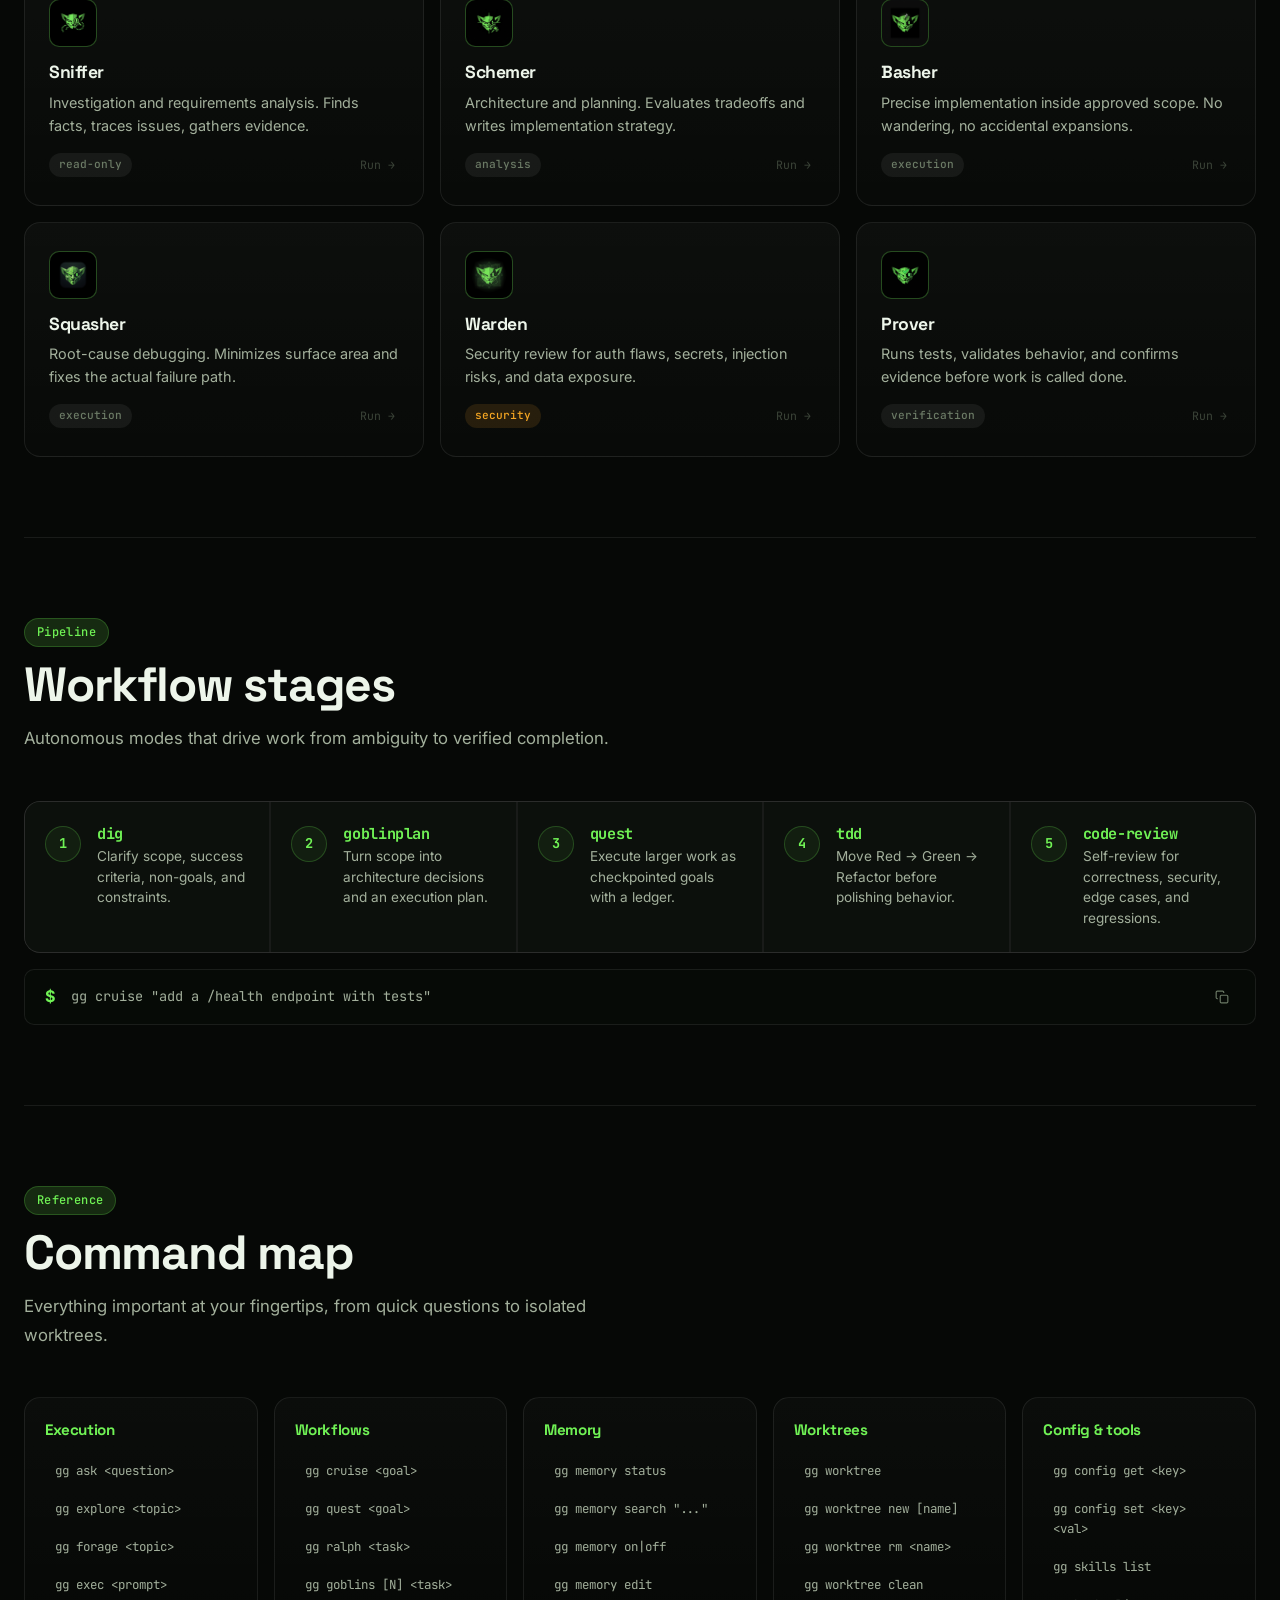
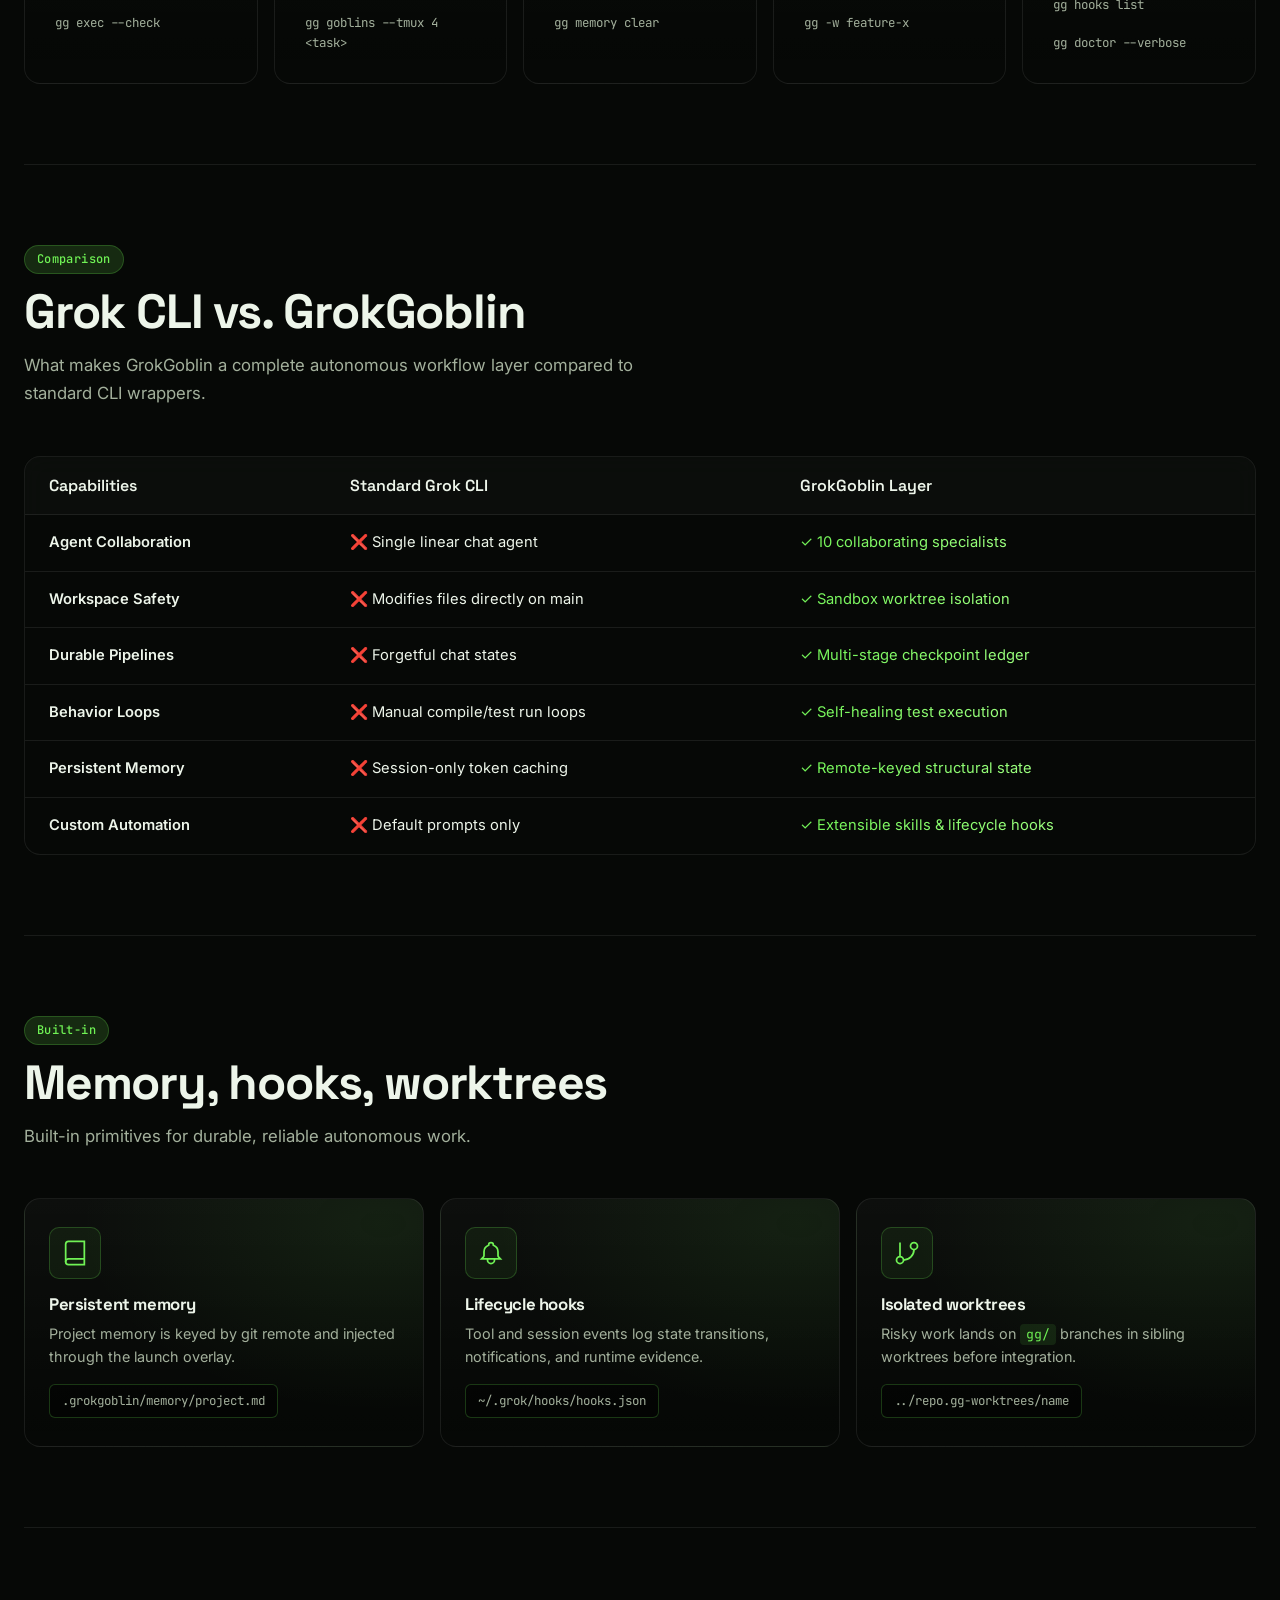
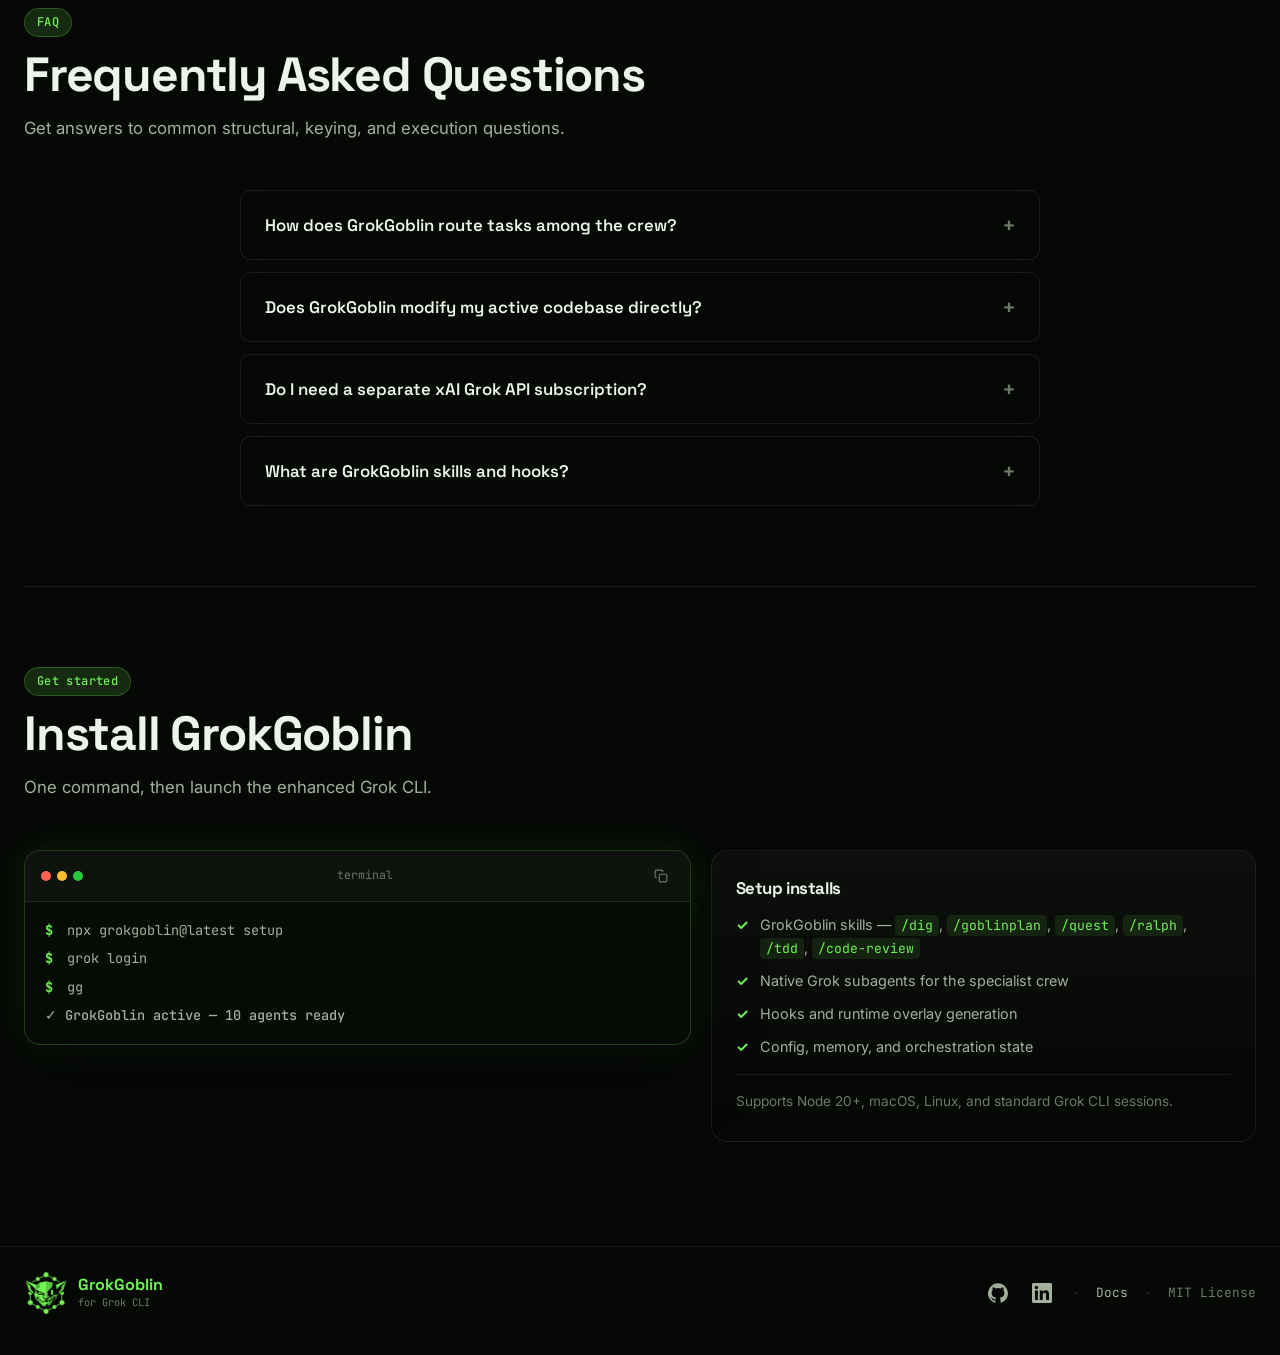
==== commit 4678a372: "Update meta URLs to GrokGoblin-Website and replace favicons with solid black background version" ====
--- a/index.html
+++ b/index.html
@@ -15,23 +15,23 @@
     
     <!-- Open Graph (Facebook/LinkedIn) -->
     <meta property="og:type" content="website" />
-    <meta property="og:url" content="https://akhilkinnera01.github.io/GrokGoblin/" />
+    <meta property="og:url" content="https://akhilkinnera01.github.io/GrokGoblin-Website/" />
     <meta property="og:title" content="GrokGoblin — Autonomous Crew for xAI Grok CLI" />
     <meta
       property="og:description"
       content="Orchestrate the xAI Grok CLI into an autonomous themed developer crew: 10 specialist subagents, isolated worktrees, persistent memory, and TDD lifecycle loops."
     />
-    <meta property="og:image" content="https://akhilkinnera01.github.io/GrokGoblin/assets/banner-orchestrator.jpg" />
+    <meta property="og:image" content="https://akhilkinnera01.github.io/GrokGoblin-Website/assets/banner-orchestrator.jpg" />
     
     <!-- Twitter Cards -->
     <meta name="twitter:card" content="summary_large_image" />
-    <meta name="twitter:url" content="https://akhilkinnera01.github.io/GrokGoblin/" />
+    <meta name="twitter:url" content="https://akhilkinnera01.github.io/GrokGoblin-Website/" />
     <meta name="twitter:title" content="GrokGoblin — Autonomous Crew for xAI Grok CLI" />
     <meta name="twitter:description" content="Orchestrate the xAI Grok CLI into an autonomous themed developer crew: 10 specialist subagents, isolated worktrees, persistent memory, and TDD lifecycle loops." />
-    <meta name="twitter:image" content="https://akhilkinnera01.github.io/GrokGoblin/assets/banner-orchestrator.jpg" />
+    <meta name="twitter:image" content="https://akhilkinnera01.github.io/GrokGoblin-Website/assets/banner-orchestrator.jpg" />
     
     <!-- Canonical link -->
-    <link rel="canonical" href="https://akhilkinnera01.github.io/GrokGoblin/" />
+    <link rel="canonical" href="https://akhilkinnera01.github.io/GrokGoblin-Website/" />
     
     <meta name="theme-color" content="#70f255" />
     <title>GrokGoblin — Autonomous Crew for xAI Grok CLI</title>
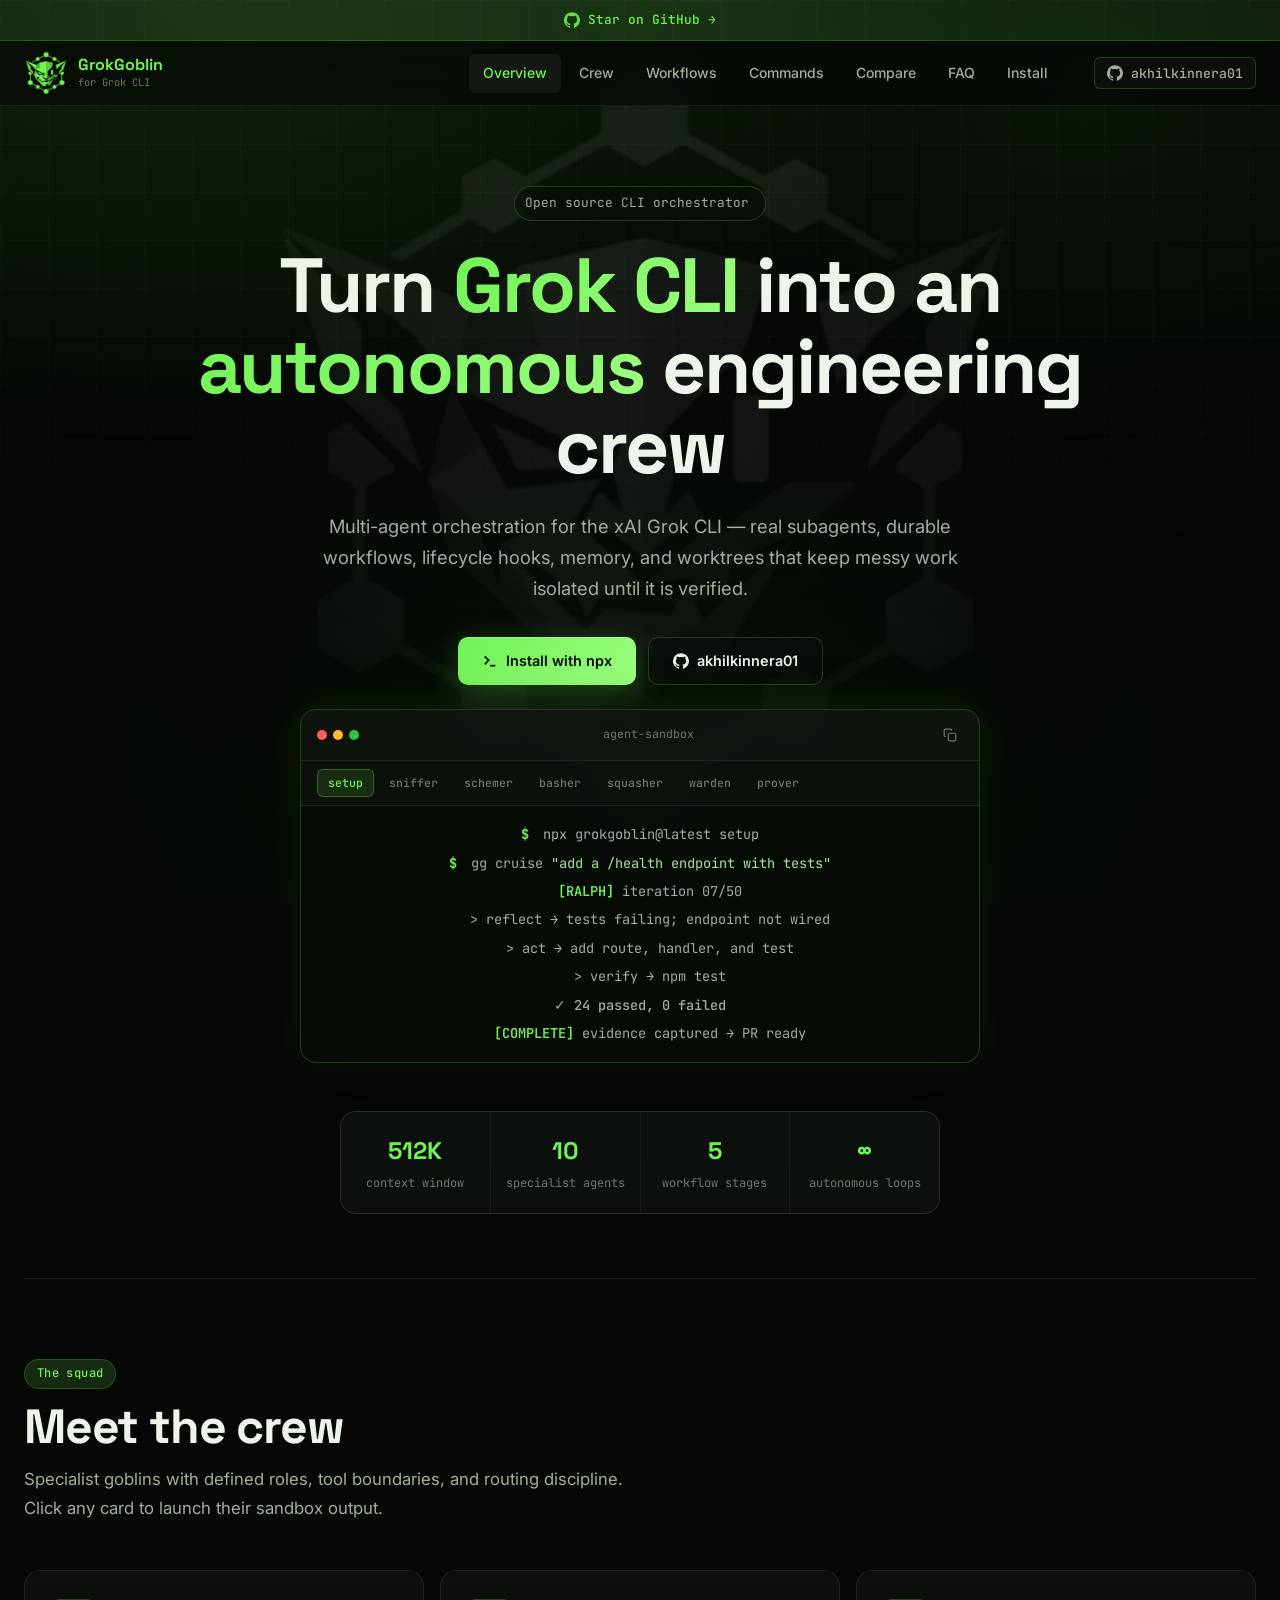
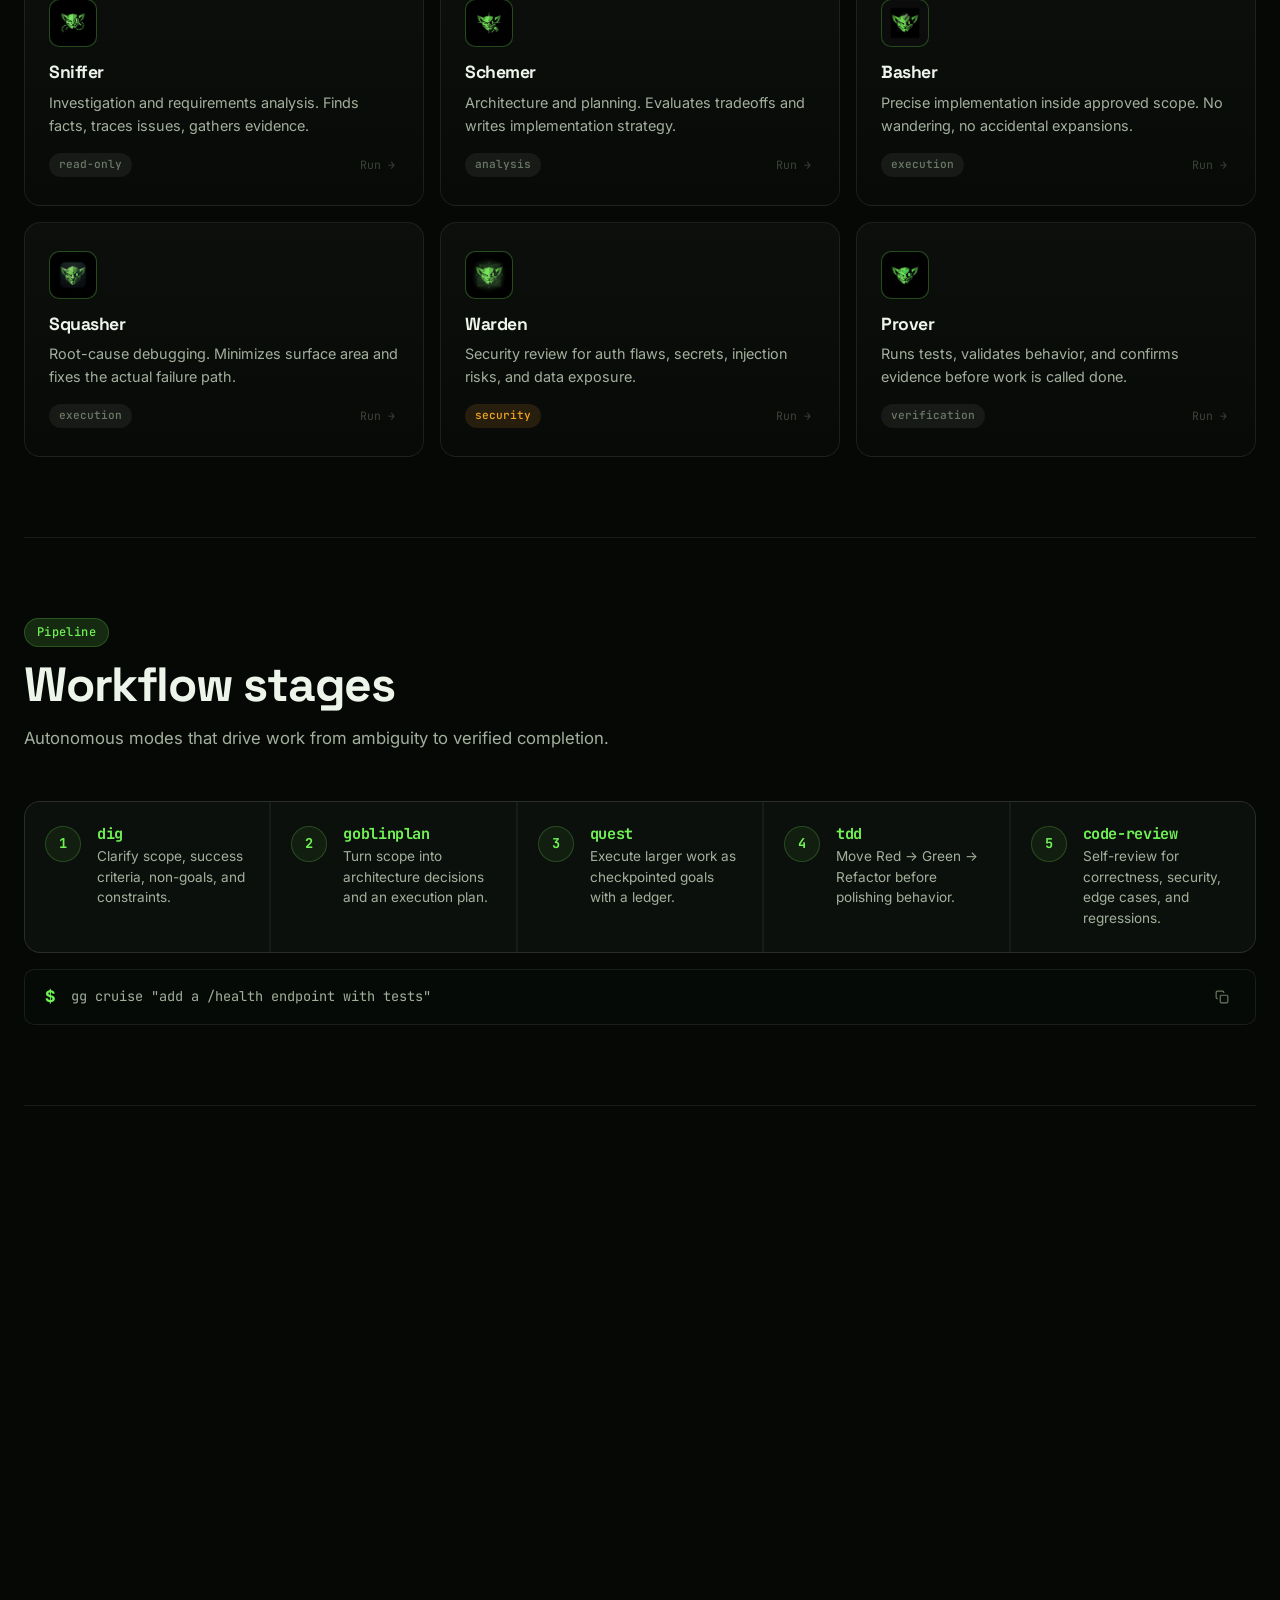
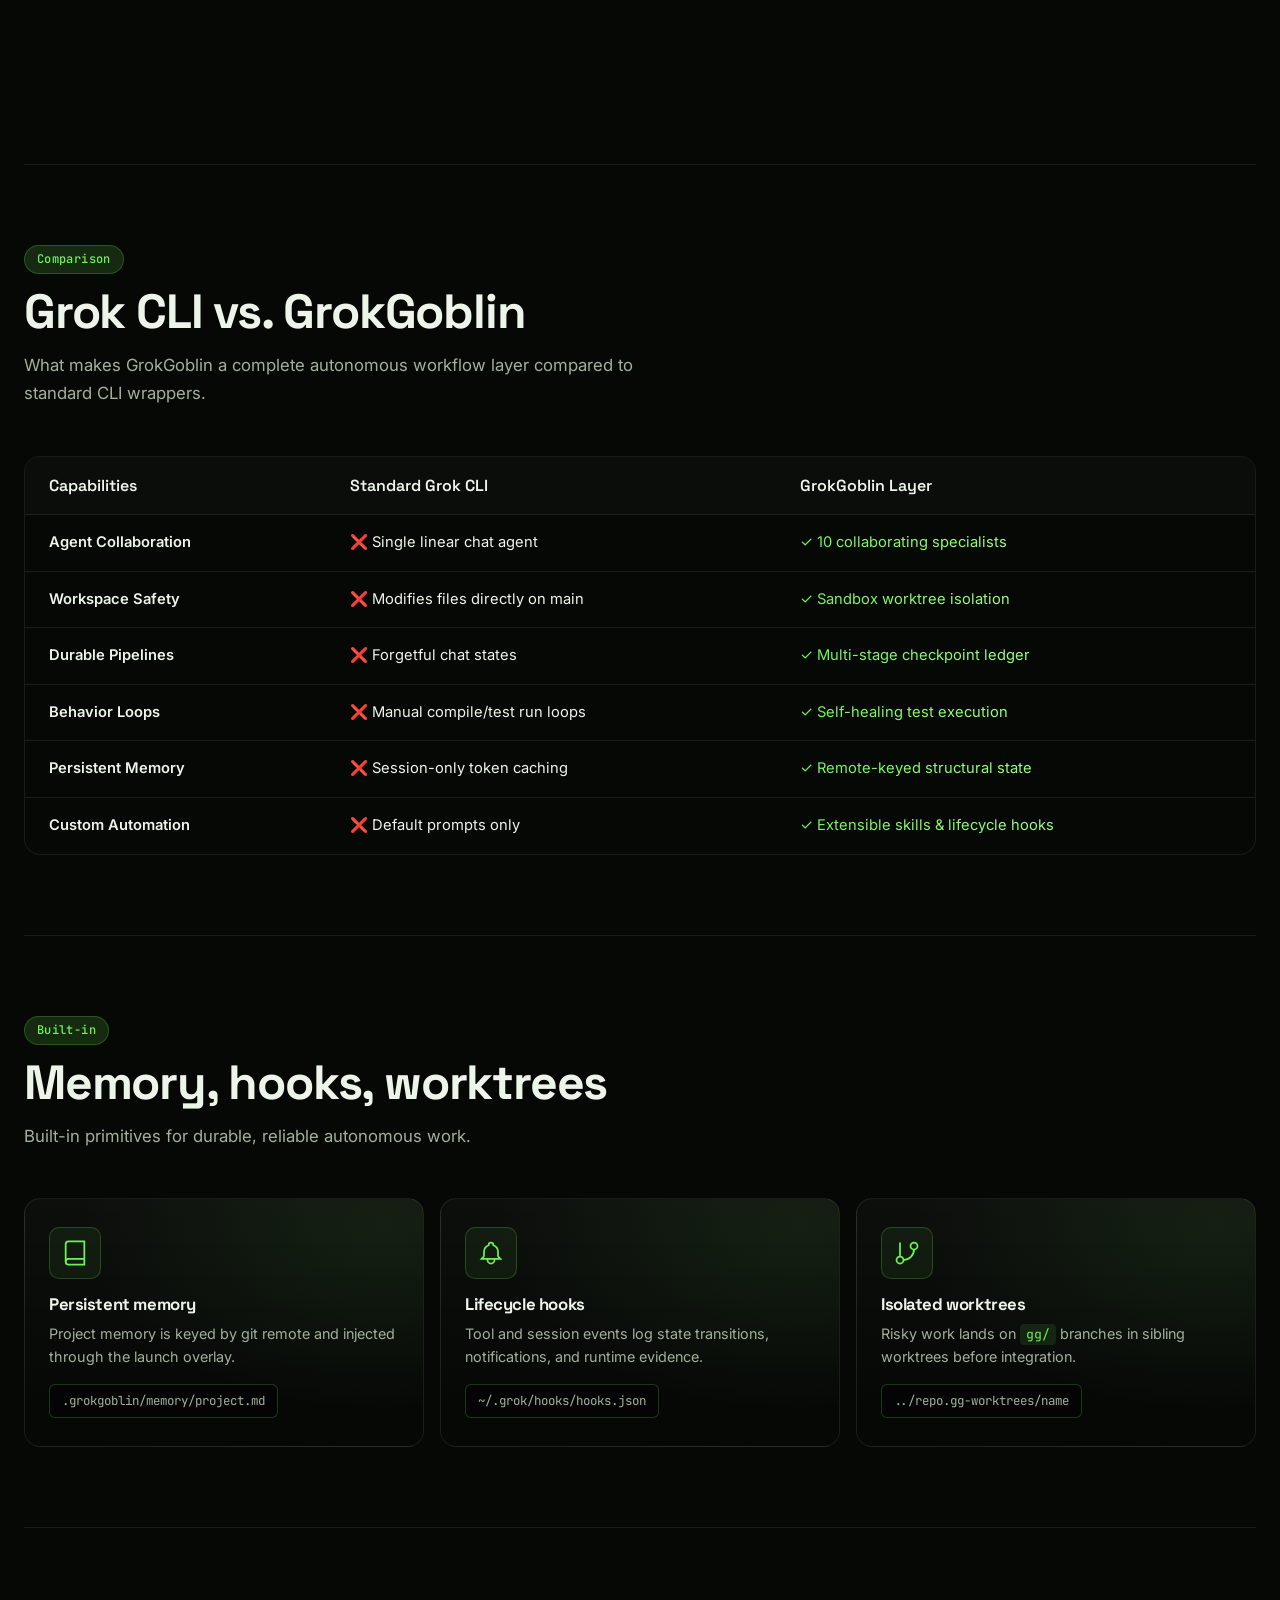
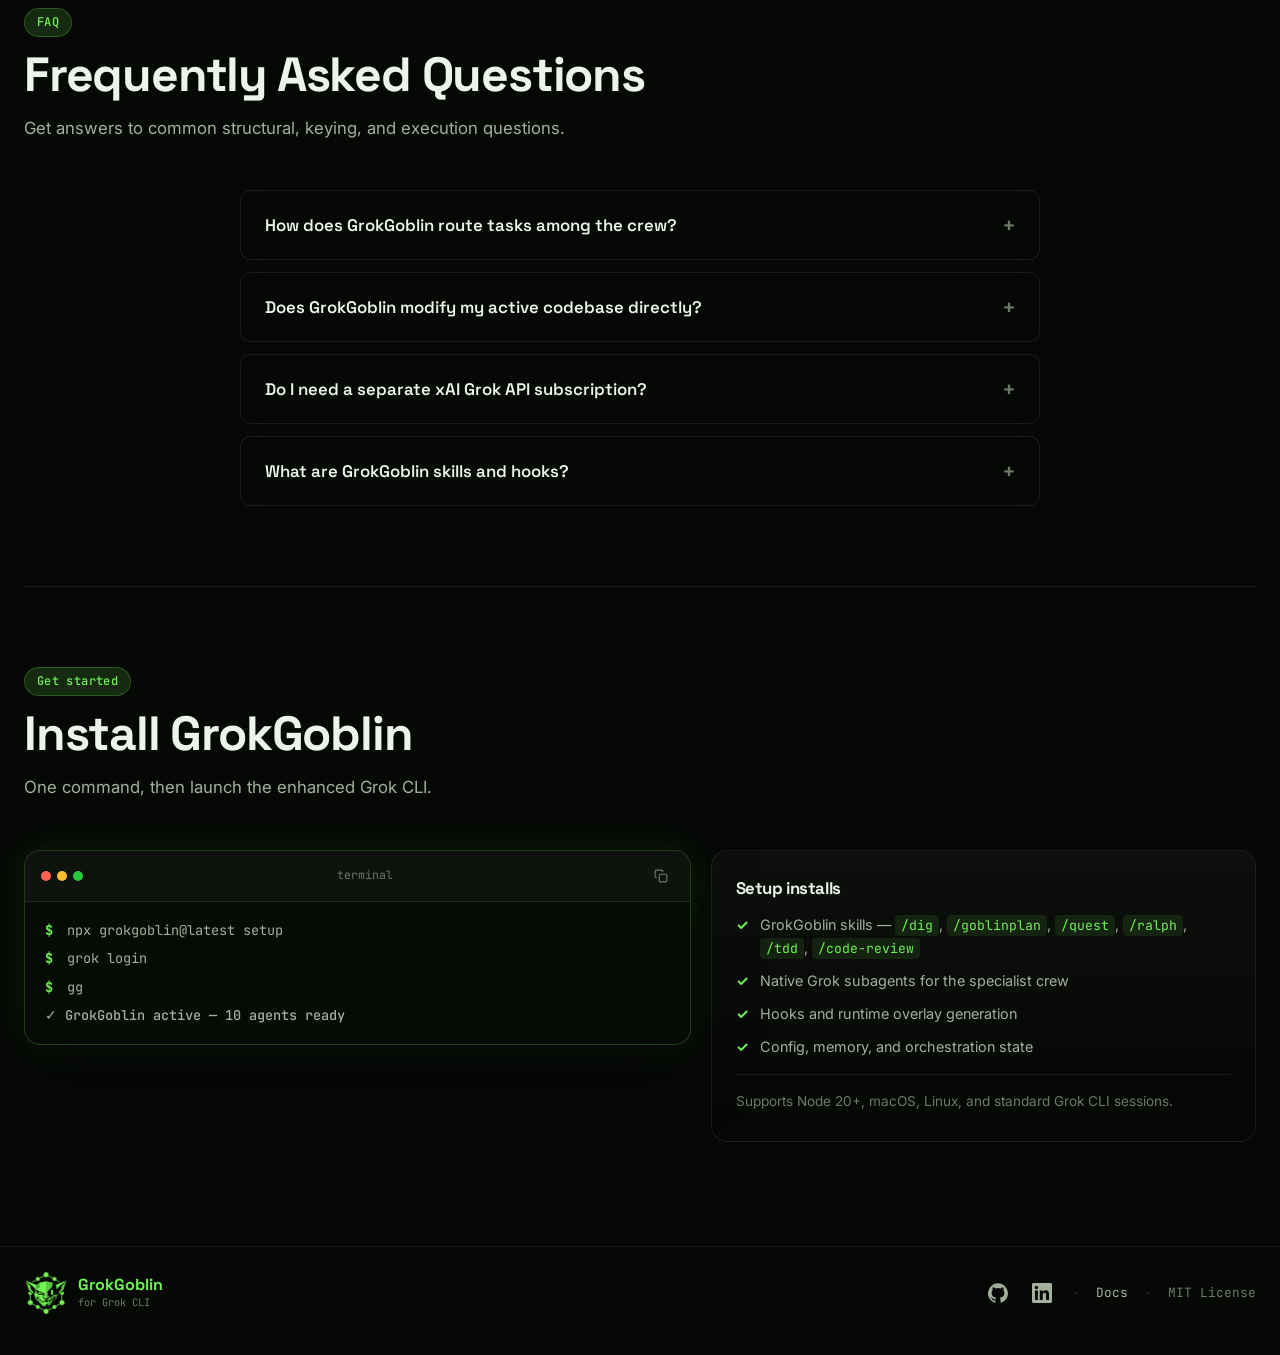
==== commit 704d9358: "Use small banner for sharing images" ====
--- a/index.html
+++ b/index.html
@@ -21,14 +21,14 @@
       property="og:description"
       content="Orchestrate the xAI Grok CLI into an autonomous themed developer crew: 10 specialist subagents, isolated worktrees, persistent memory, and TDD lifecycle loops."
     />
-    <meta property="og:image" content="https://akhilkinnera01.github.io/GrokGoblin-Website/assets/banner-orchestrator.jpg" />
+    <meta property="og:image" content="https://akhilkinnera01.github.io/GrokGoblin-Website/assets/banner-orchestrator-small.jpg" />
     
     <!-- Twitter Cards -->
-    <meta name="twitter:card" content="summary_large_image" />
+    <meta name="twitter:card" content="summary" />
     <meta name="twitter:url" content="https://akhilkinnera01.github.io/GrokGoblin-Website/" />
     <meta name="twitter:title" content="GrokGoblin — Autonomous Crew for xAI Grok CLI" />
     <meta name="twitter:description" content="Orchestrate the xAI Grok CLI into an autonomous themed developer crew: 10 specialist subagents, isolated worktrees, persistent memory, and TDD lifecycle loops." />
-    <meta name="twitter:image" content="https://akhilkinnera01.github.io/GrokGoblin-Website/assets/banner-orchestrator.jpg" />
+    <meta name="twitter:image" content="https://akhilkinnera01.github.io/GrokGoblin-Website/assets/banner-orchestrator-small.jpg" />
     
     <!-- Canonical link -->
     <link rel="canonical" href="https://akhilkinnera01.github.io/GrokGoblin-Website/" />
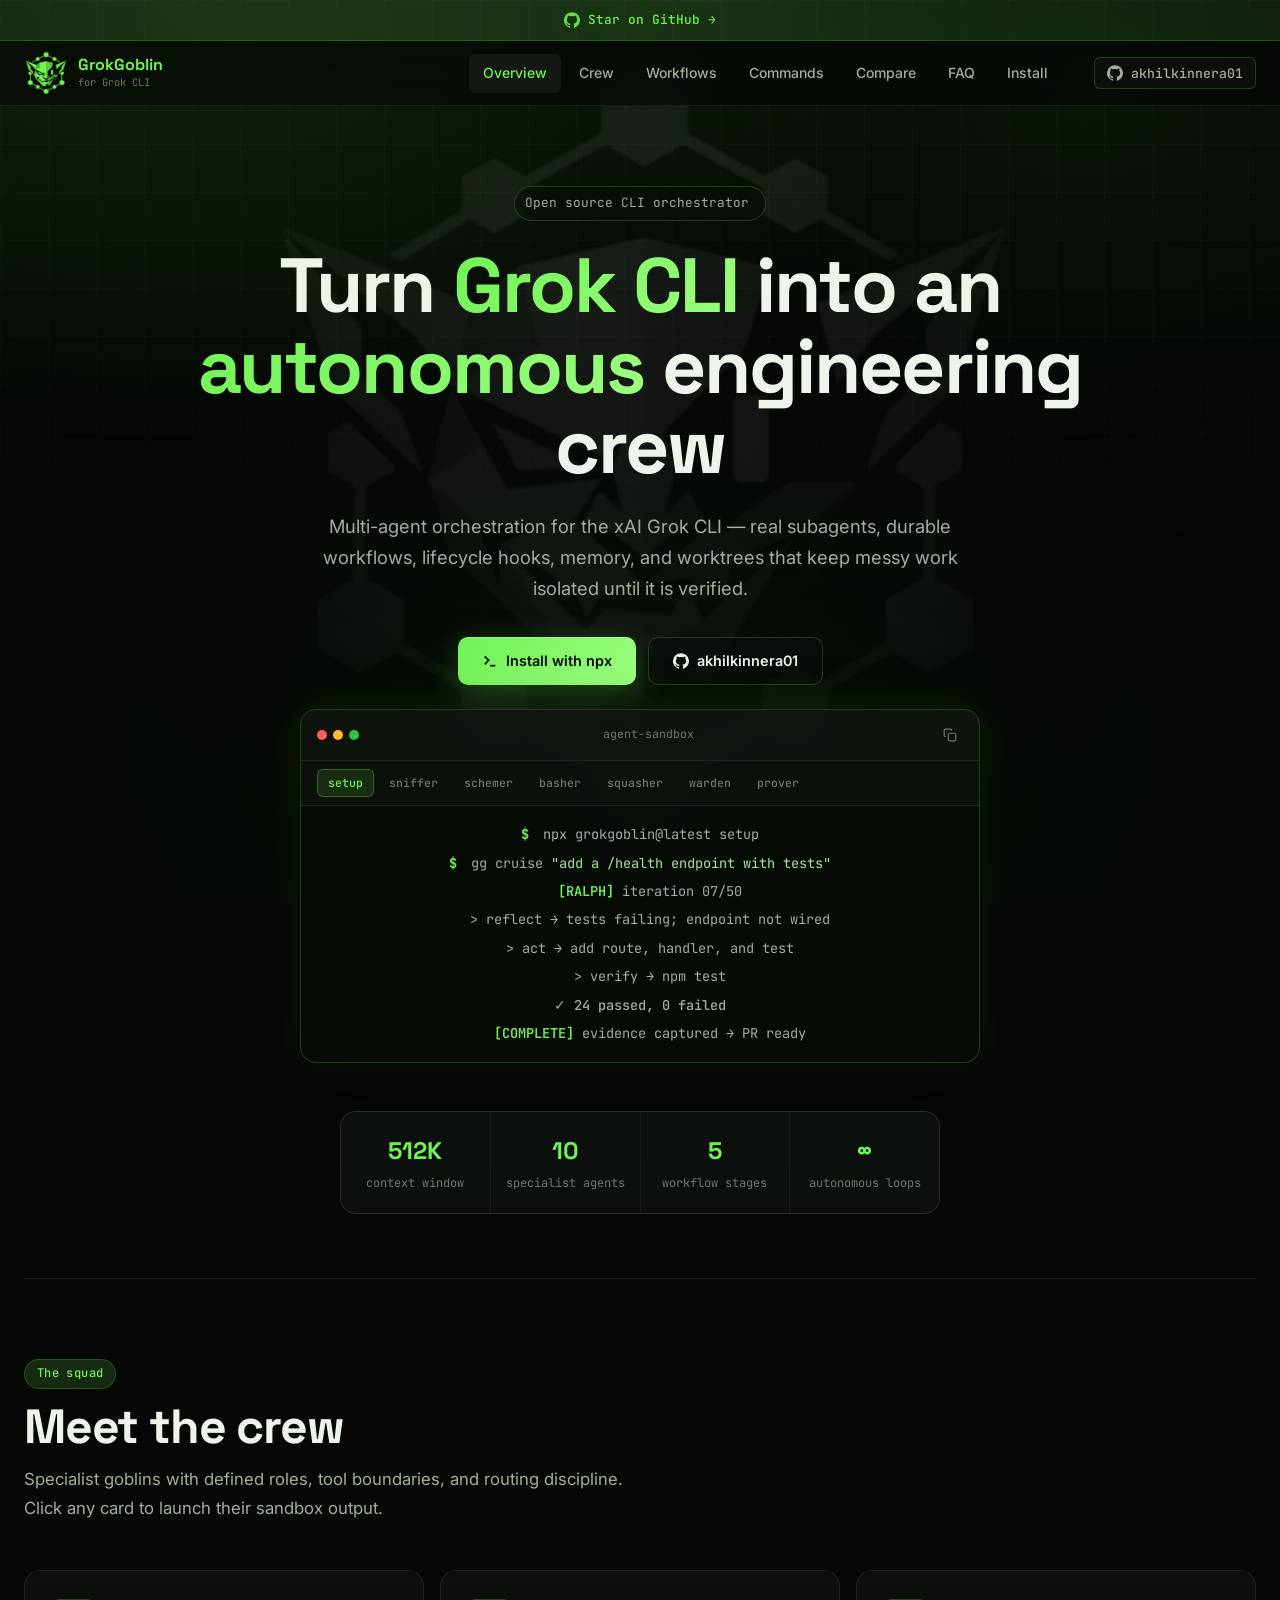
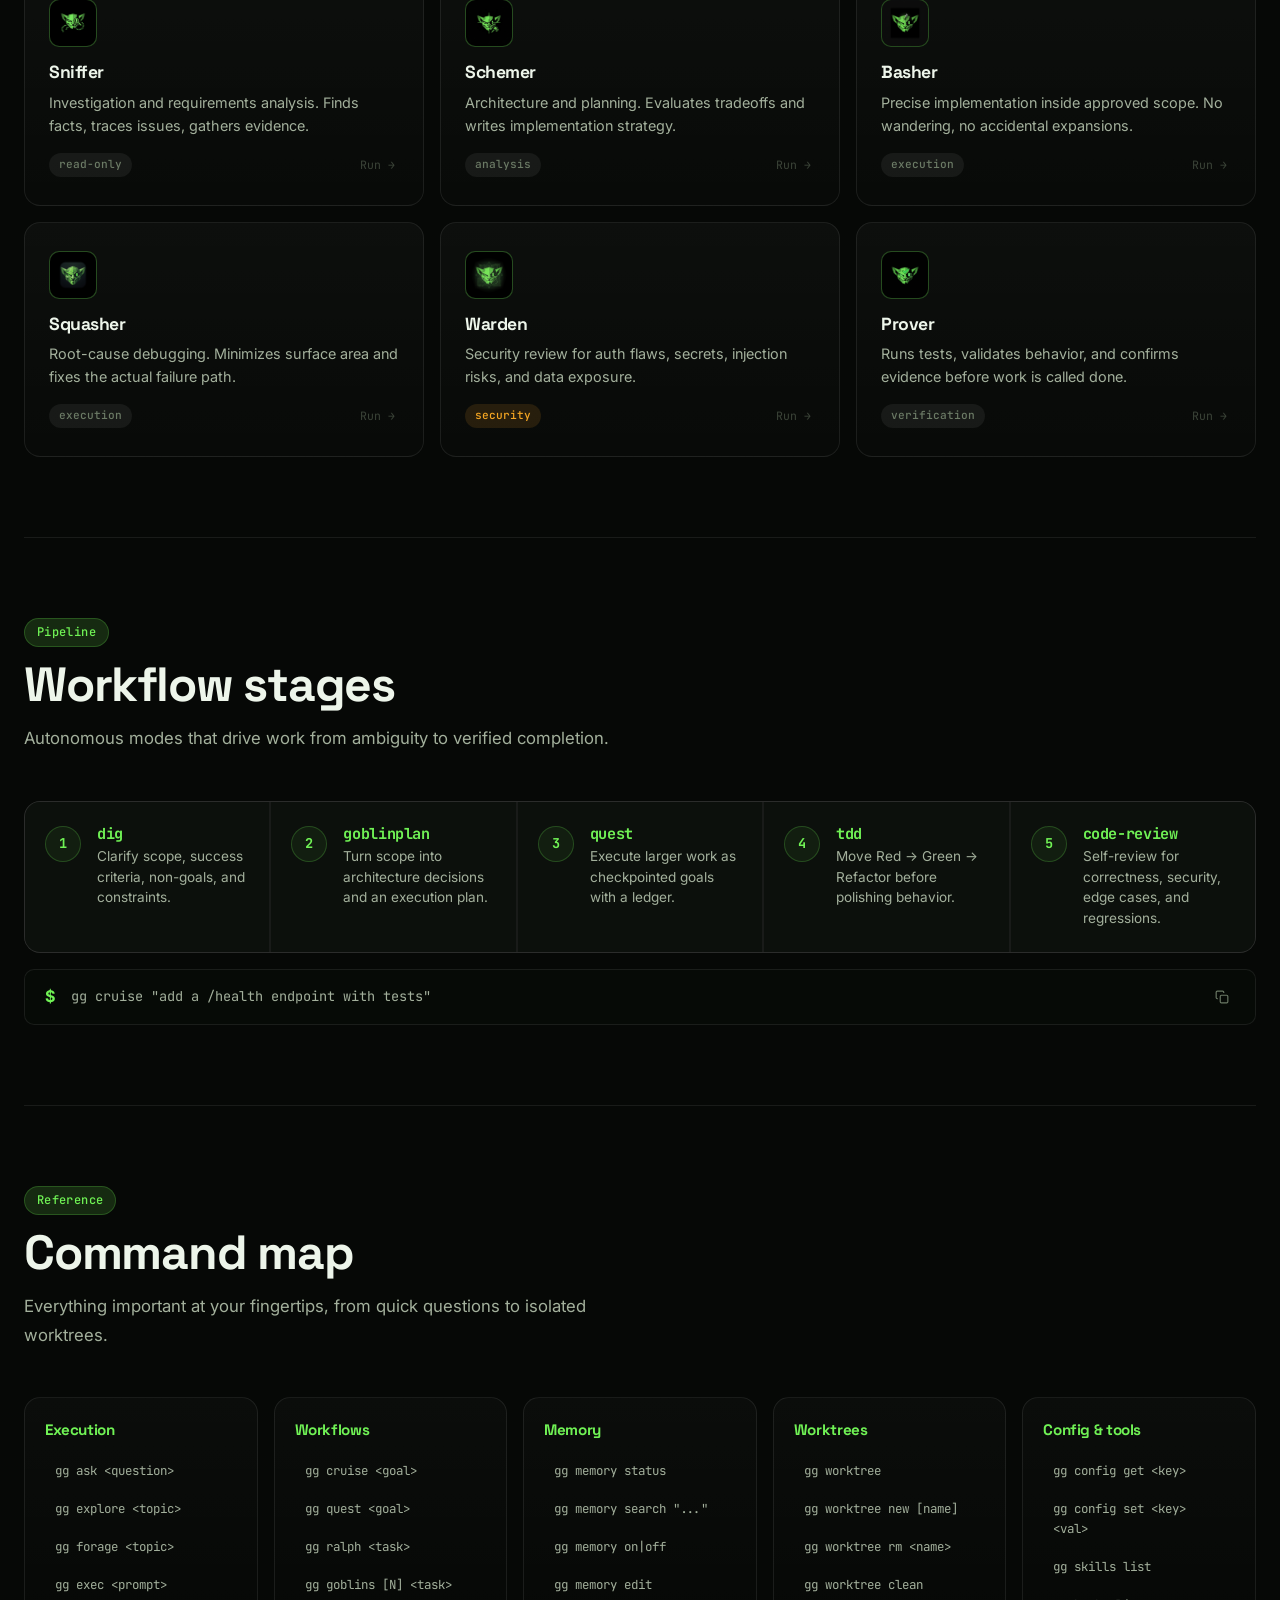
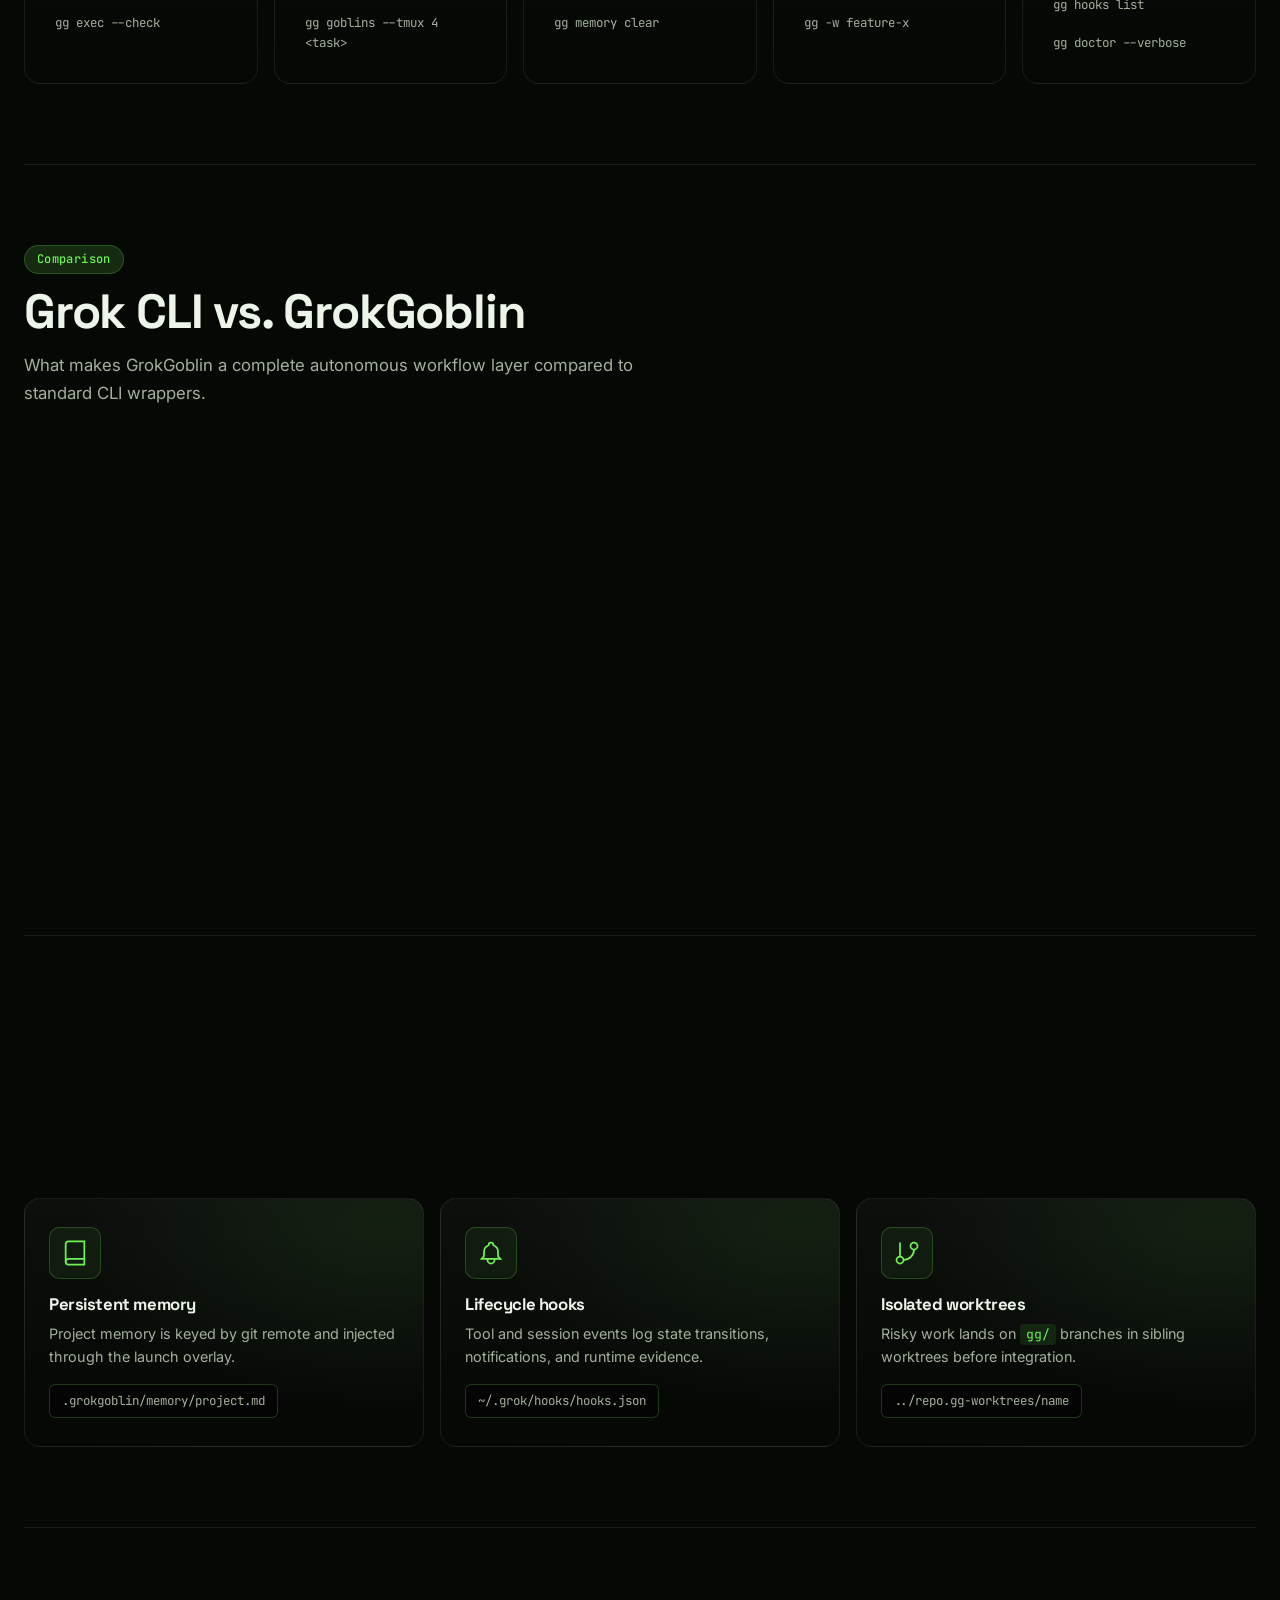
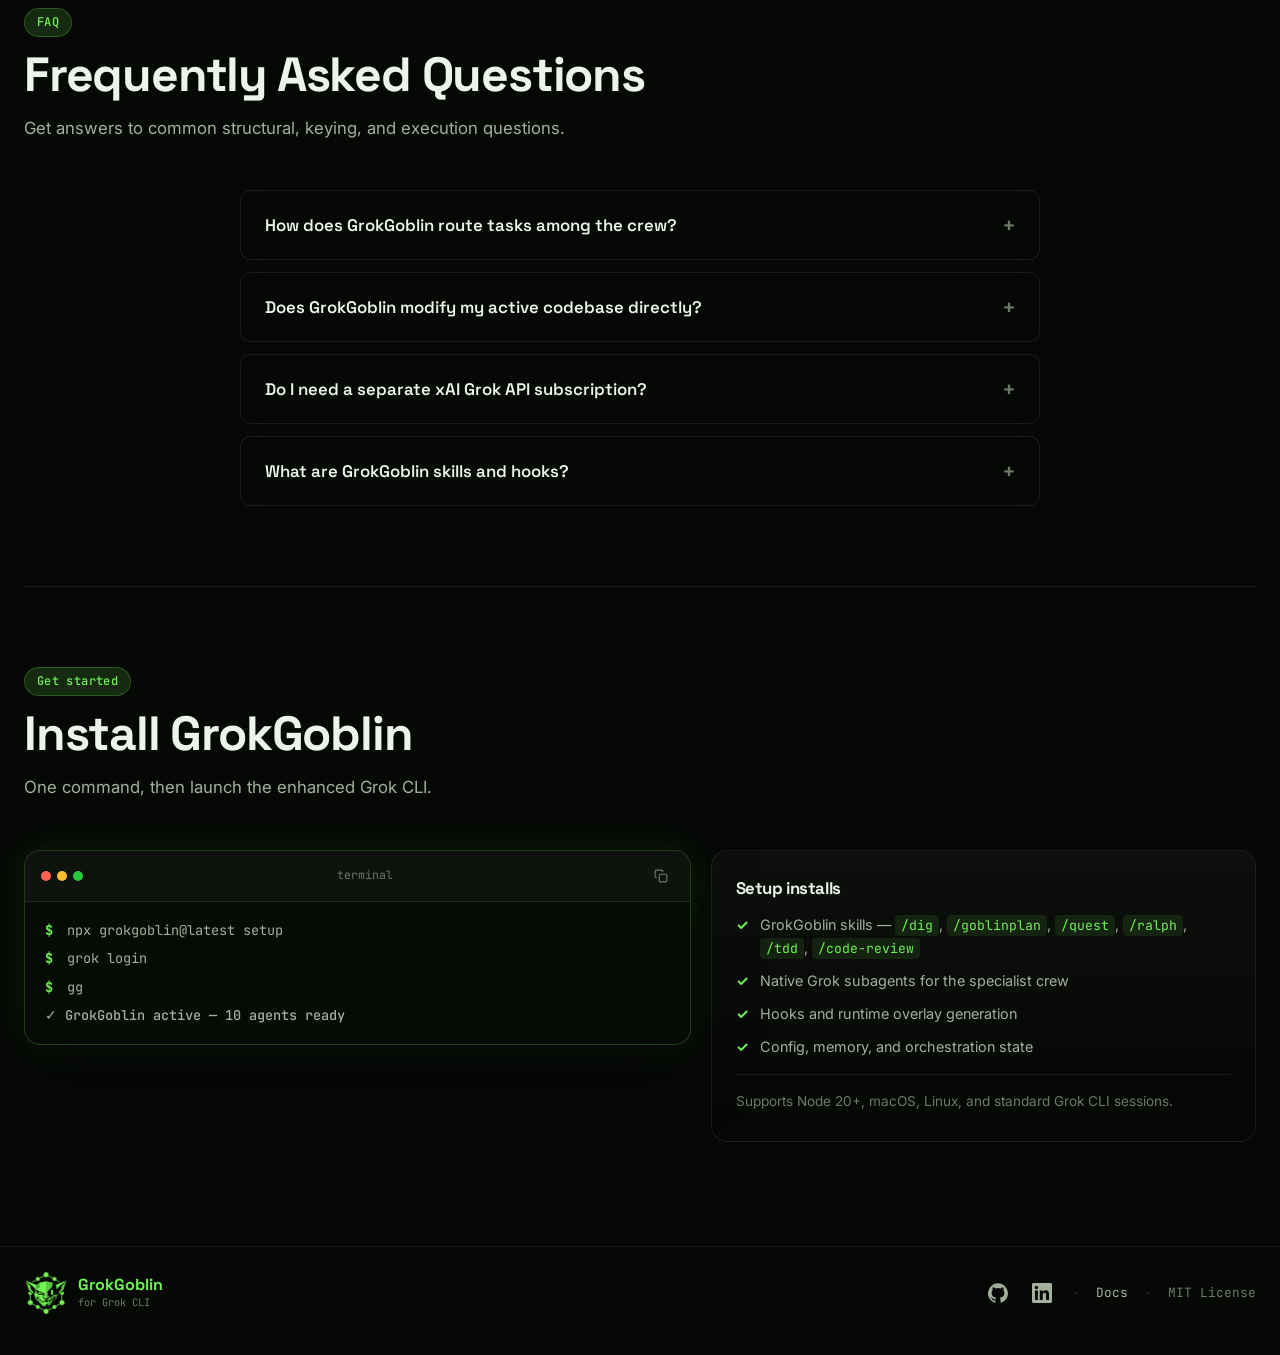
==== commit b32d6c7a: "Change browser tab favicon to use logo-transparent.png" ====
--- a/index.html
+++ b/index.html
@@ -59,8 +59,7 @@
       "softwareVersion": "0.1.0"
     }
     </script>
-    <link rel="icon" type="image/png" sizes="32x32" href="assets/favicon-32.png" />
-    <link rel="icon" type="image/png" sizes="16x16" href="assets/favicon-16.png" />
+    <link rel="icon" type="image/png" href="assets/logo-transparent.png" />
     <link rel="apple-touch-icon" sizes="180x180" href="assets/apple-touch-icon.png" />
     <link rel="preconnect" href="https://fonts.googleapis.com" />
     <link rel="preconnect" href="https://fonts.gstatic.com" crossorigin />
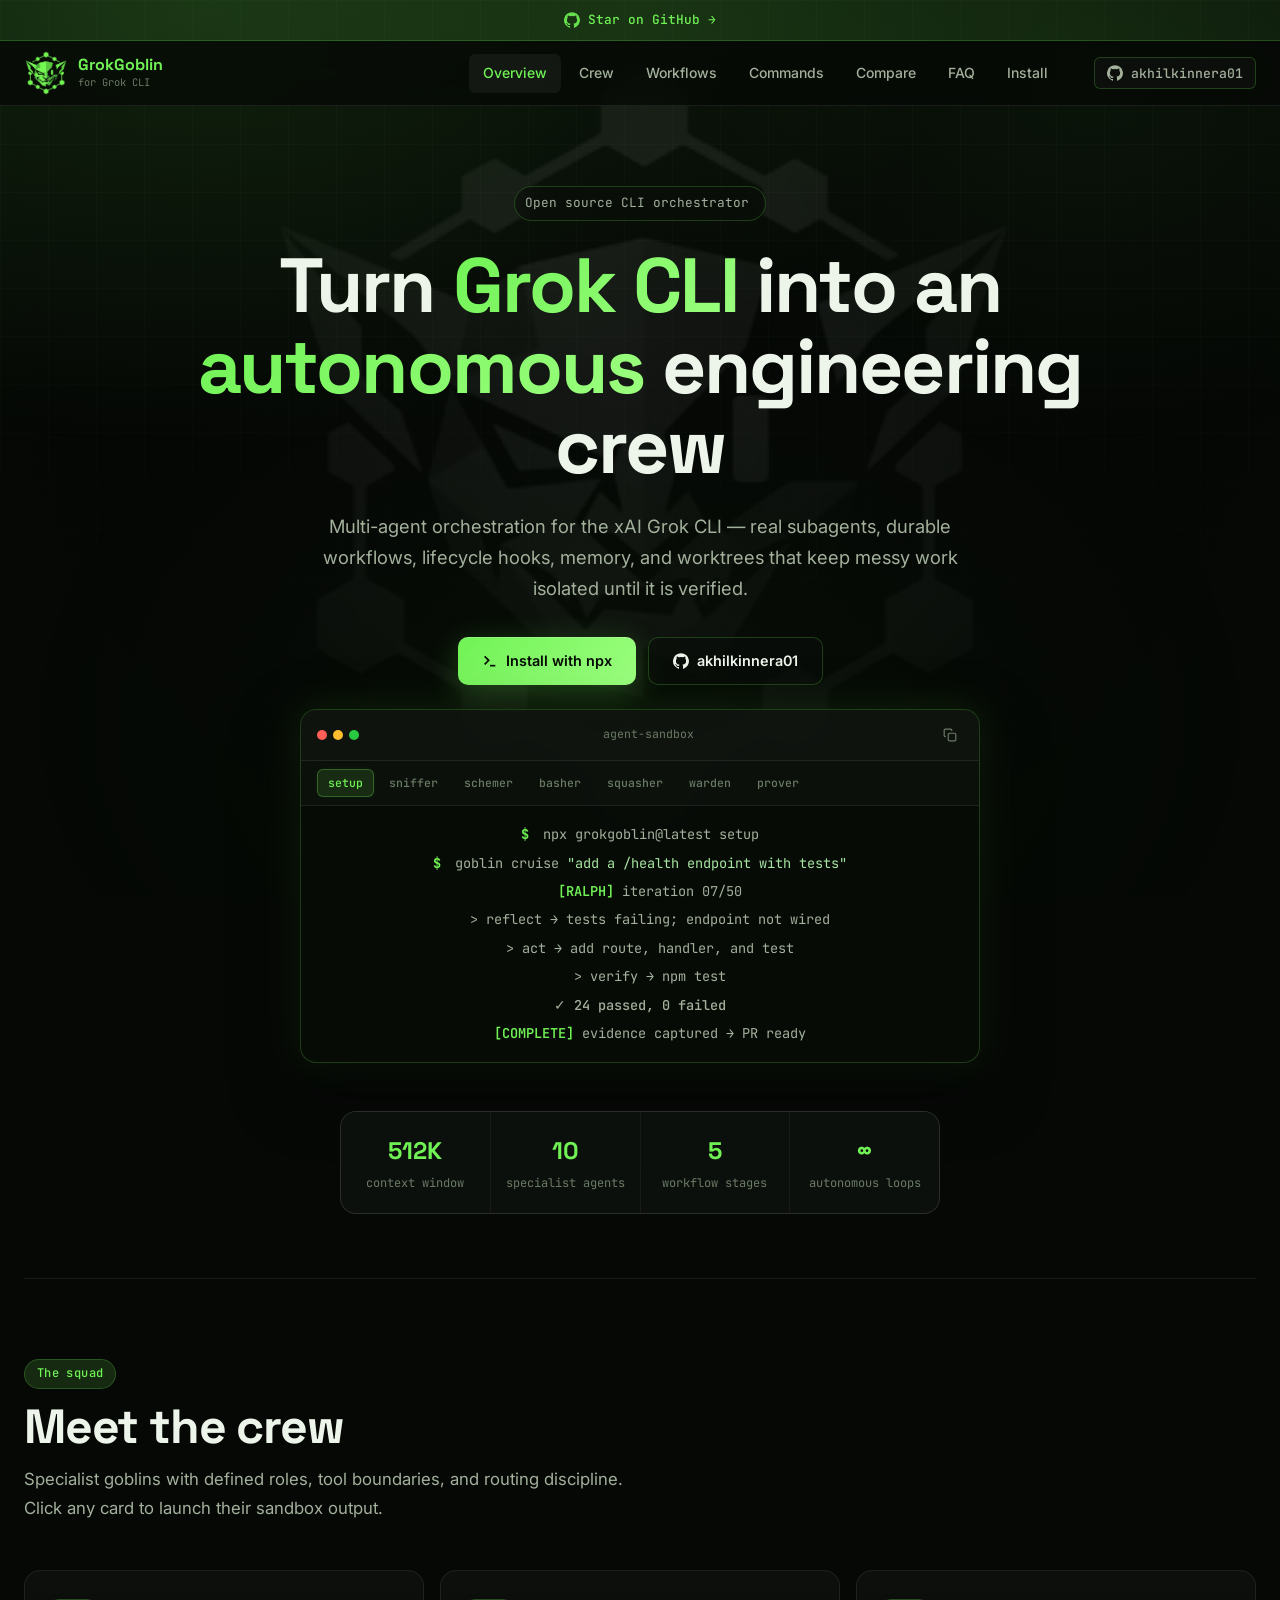
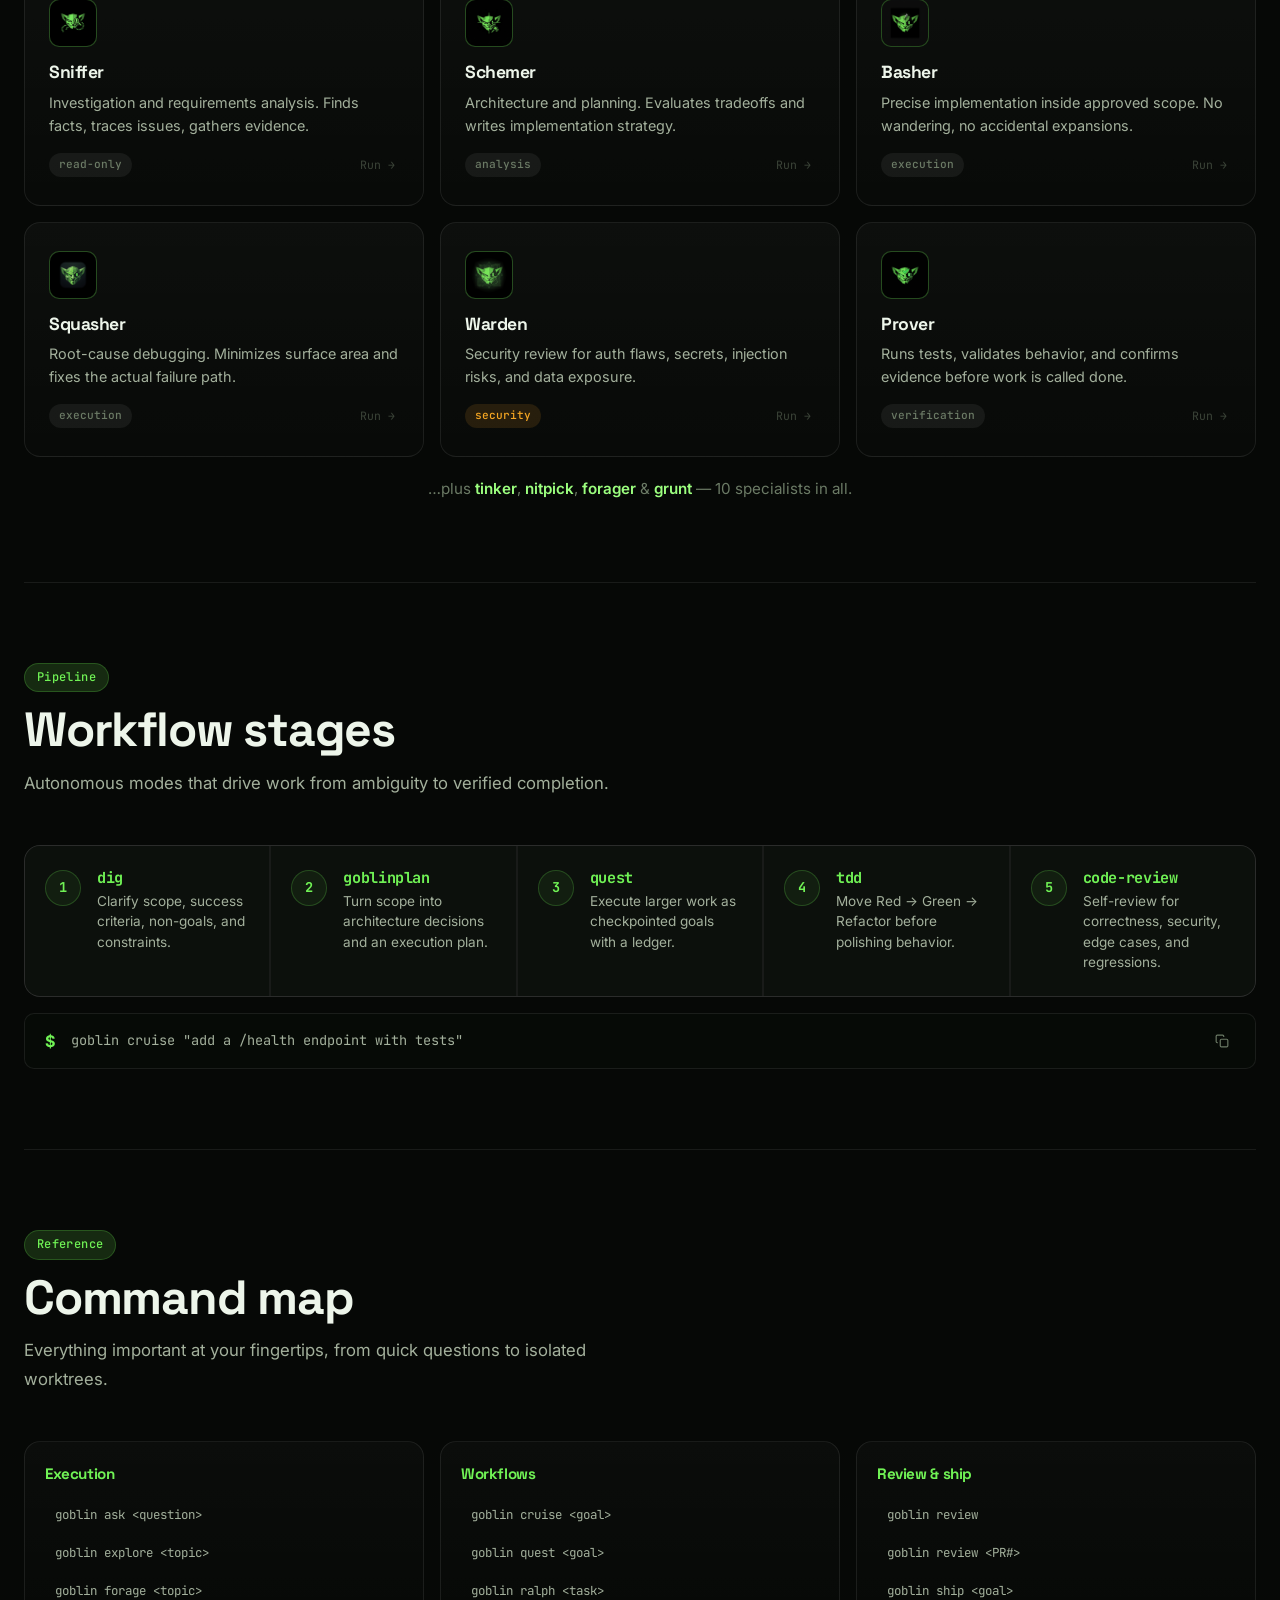
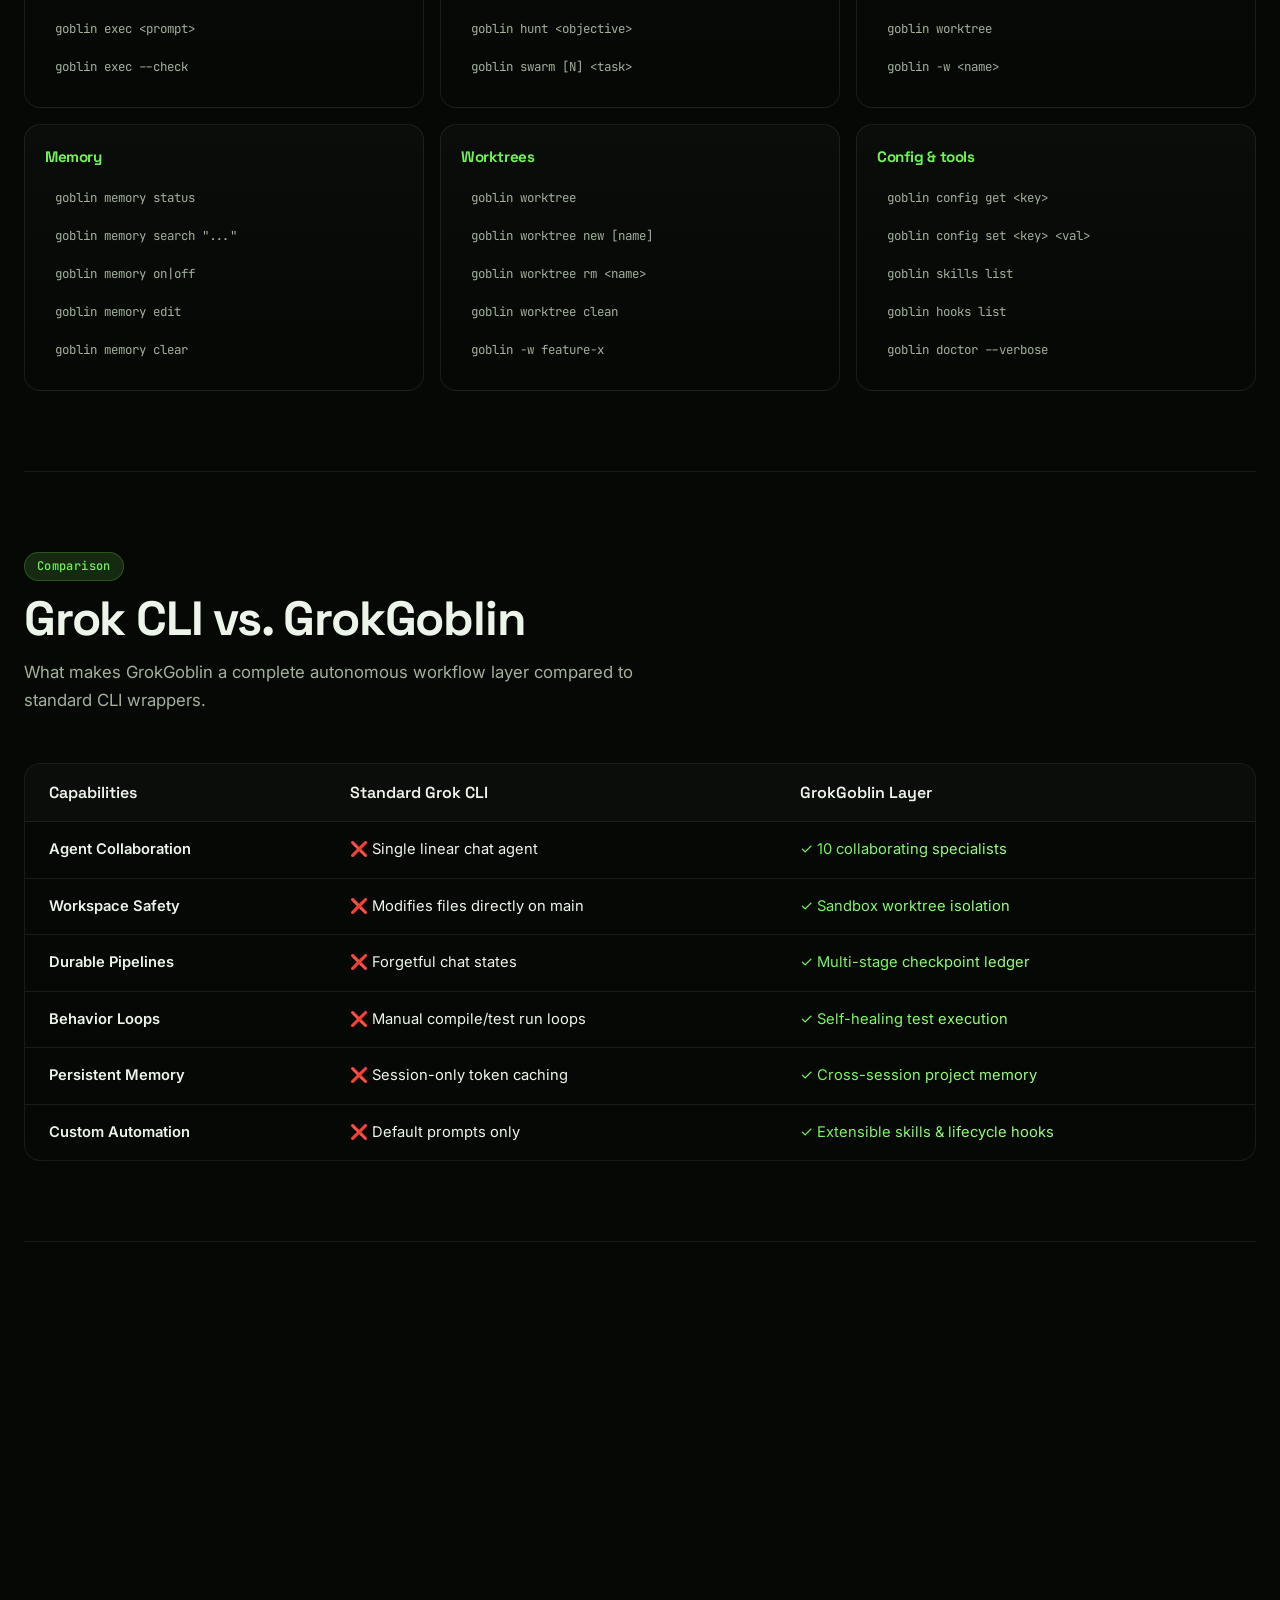
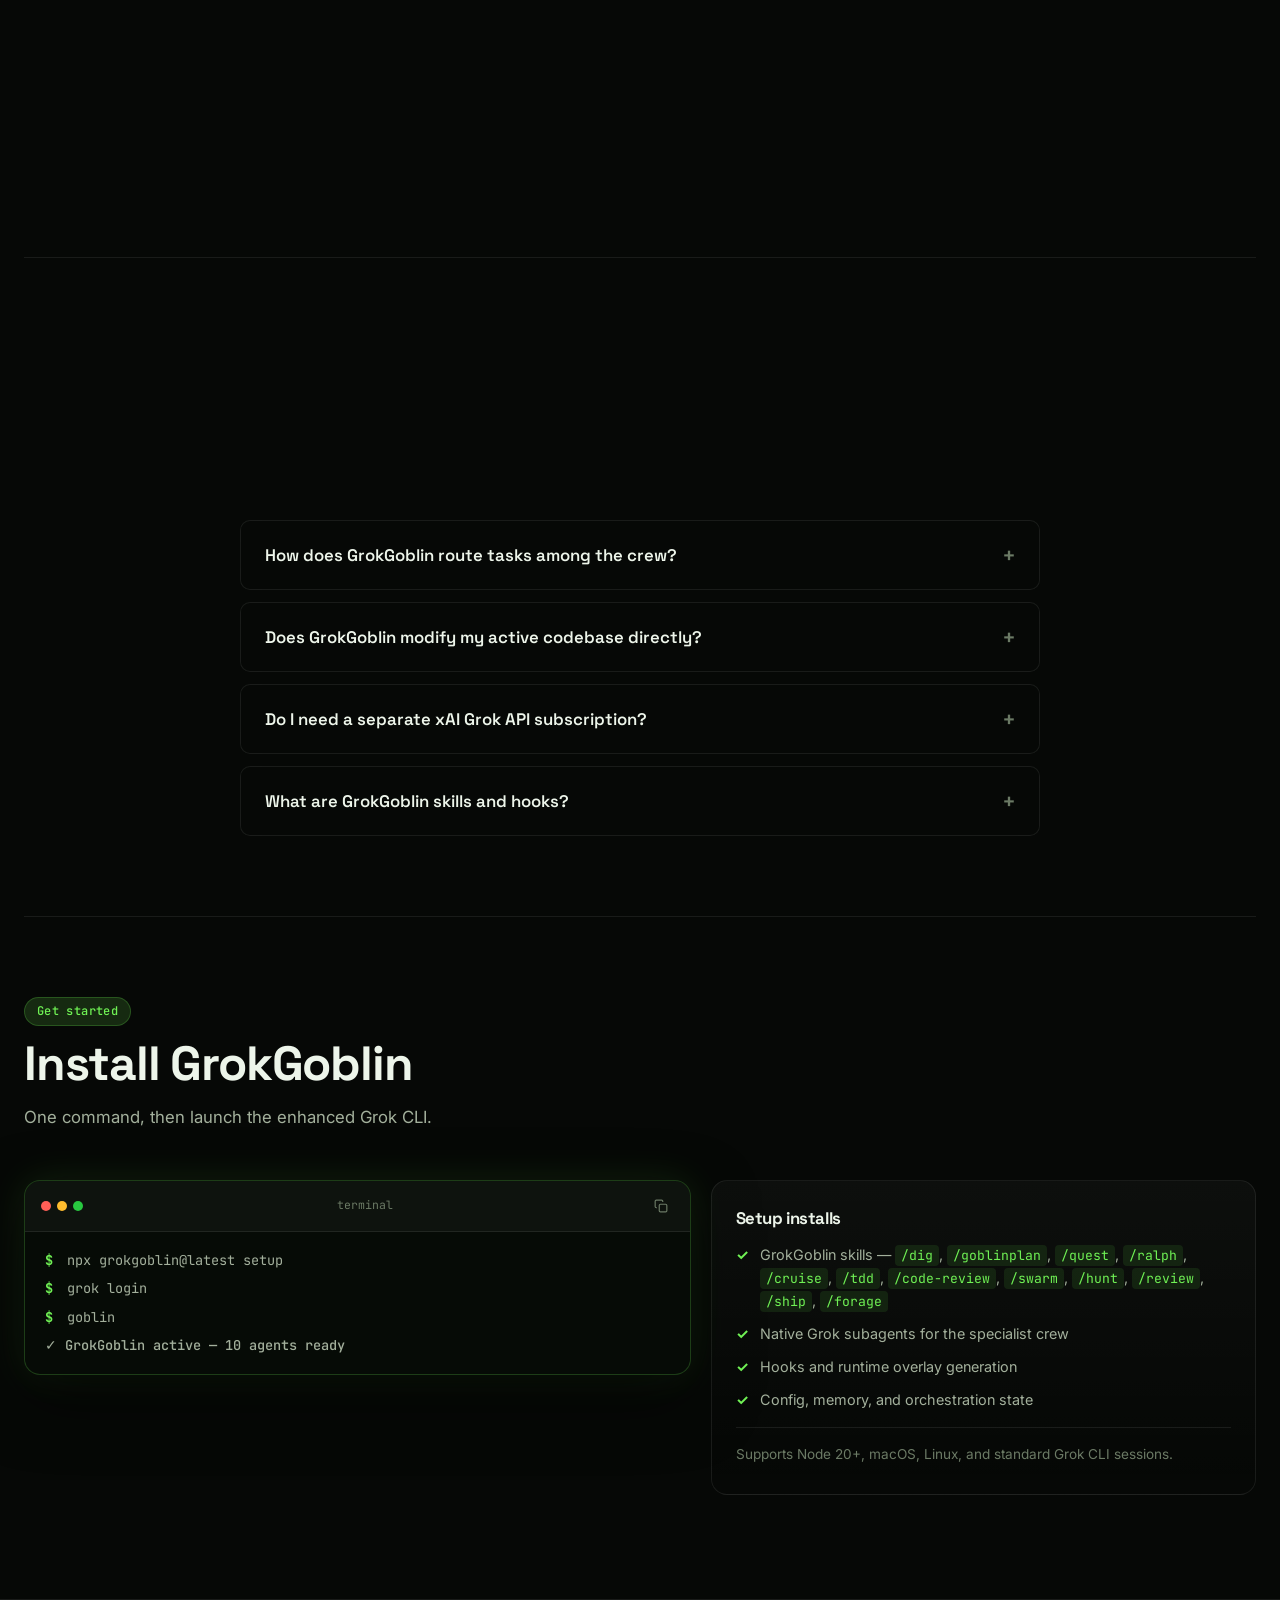
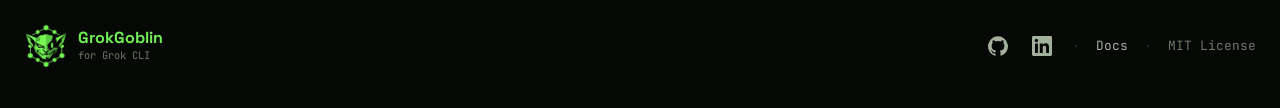
==== commit 9fb939d1: "Fix factual accuracy for current product + theme-consistent polish - Rename all commands gg→goblin a" ====
--- a/index.html
+++ b/index.html
@@ -5,7 +5,7 @@
     <meta name="viewport" content="width=device-width, initial-scale=1.0" />
     <meta
       name="description"
-      content="GrokGoblin turns the xAI Grok CLI into an autonomous themed engineering crew. Orchestrate 10 specialist agents (sniffer, schemer, basher) with durable workflows, persistent remote memory, isolated worktrees, and lifecycle hooks."
+      content="GrokGoblin turns the xAI Grok CLI into an autonomous themed engineering crew. Orchestrate 10 specialist agents (sniffer, schemer, basher) with durable workflows, persistent cross-session memory, isolated worktrees, and lifecycle hooks."
     />
     <meta
       name="keywords"
@@ -56,7 +56,7 @@
         "url": "https://github.com/akhilkinnera01"
       },
       "downloadUrl": "https://github.com/akhilkinnera01/GrokGoblin",
-      "softwareVersion": "0.1.0"
+      "softwareVersion": "0.1.1"
     }
     </script>
     <link rel="icon" type="image/png" href="assets/logo-transparent.png" />
@@ -200,7 +200,7 @@
           
           <div class="terminal-body" id="sandbox-terminal-body">
             <code><span class="t-prompt">$</span> npx grokgoblin@latest setup</code>
-            <code><span class="t-prompt">$</span> gg cruise <span class="t-string">"add a /health endpoint with tests"</span></code>
+            <code><span class="t-prompt">$</span> goblin cruise <span class="t-string">"add a /health endpoint with tests"</span></code>
             <code class="t-output"><span class="t-label">[RALPH]</span> iteration 07/50</code>
             <code class="t-output">&gt; reflect → tests failing; endpoint not wired</code>
             <code class="t-output">&gt; act → add route, handler, and test</code>
@@ -310,6 +310,7 @@
             </div>
           </article>
         </div>
+        <p class="crew-note">…plus <strong>tinker</strong>, <strong>nitpick</strong>, <strong>forager</strong> &amp; <strong>grunt</strong> — 10 specialists in all.</p>
       </section>
 
       <!-- ═══════════════ WORKFLOWS ═══════════════ -->
@@ -358,8 +359,8 @@
         </div>
         <div class="pipeline-terminal">
           <span class="t-prompt">$</span>
-          <code>gg cruise "add a /health endpoint with tests"</code>
-          <button class="copy-btn" type="button" data-copy='gg cruise "add a /health endpoint with tests"' aria-label="Copy command">
+          <code>goblin cruise "add a /health endpoint with tests"</code>
+          <button class="copy-btn" type="button" data-copy='goblin cruise "add a /health endpoint with tests"' aria-label="Copy command">
             <svg width="14" height="14" viewBox="0 0 24 24" fill="none" stroke="currentColor" stroke-width="2"><rect x="9" y="9" width="13" height="13" rx="2"/><path d="M5 15H4a2 2 0 0 1-2-2V4a2 2 0 0 1 2-2h9a2 2 0 0 1 2 2v1"/></svg>
           </button>
         </div>
@@ -376,51 +377,61 @@
           <article class="cmd-card">
             <h3>Execution</h3>
             <div class="cmd-list">
-              <code>gg ask &lt;question&gt;</code>
-              <code>gg explore &lt;topic&gt;</code>
-              <code>gg forage &lt;topic&gt;</code>
-              <code>gg exec &lt;prompt&gt;</code>
-              <code>gg exec --check</code>
+              <code>goblin ask &lt;question&gt;</code>
+              <code>goblin explore &lt;topic&gt;</code>
+              <code>goblin forage &lt;topic&gt;</code>
+              <code>goblin exec &lt;prompt&gt;</code>
+              <code>goblin exec --check</code>
             </div>
           </article>
           <article class="cmd-card">
             <h3>Workflows</h3>
             <div class="cmd-list">
-              <code>gg cruise &lt;goal&gt;</code>
-              <code>gg quest &lt;goal&gt;</code>
-              <code>gg ralph &lt;task&gt;</code>
-              <code>gg goblins [N] &lt;task&gt;</code>
-              <code>gg goblins --tmux 4 &lt;task&gt;</code>
+              <code>goblin cruise &lt;goal&gt;</code>
+              <code>goblin quest &lt;goal&gt;</code>
+              <code>goblin ralph &lt;task&gt;</code>
+              <code>goblin hunt &lt;objective&gt;</code>
+              <code>goblin swarm [N] &lt;task&gt;</code>
+            </div>
+          </article>
+          <article class="cmd-card">
+            <h3>Review &amp; ship</h3>
+            <div class="cmd-list">
+              <code>goblin review</code>
+              <code>goblin review &lt;PR#&gt;</code>
+              <code>goblin ship &lt;goal&gt;</code>
+              <code>goblin worktree</code>
+              <code>goblin -w &lt;name&gt;</code>
             </div>
           </article>
           <article class="cmd-card">
             <h3>Memory</h3>
             <div class="cmd-list">
-              <code>gg memory status</code>
-              <code>gg memory search "..."</code>
-              <code>gg memory on|off</code>
-              <code>gg memory edit</code>
-              <code>gg memory clear</code>
+              <code>goblin memory status</code>
+              <code>goblin memory search "..."</code>
+              <code>goblin memory on|off</code>
+              <code>goblin memory edit</code>
+              <code>goblin memory clear</code>
             </div>
           </article>
           <article class="cmd-card">
             <h3>Worktrees</h3>
             <div class="cmd-list">
-              <code>gg worktree</code>
-              <code>gg worktree new [name]</code>
-              <code>gg worktree rm &lt;name&gt;</code>
-              <code>gg worktree clean</code>
-              <code>gg -w feature-x</code>
+              <code>goblin worktree</code>
+              <code>goblin worktree new [name]</code>
+              <code>goblin worktree rm &lt;name&gt;</code>
+              <code>goblin worktree clean</code>
+              <code>goblin -w feature-x</code>
             </div>
           </article>
           <article class="cmd-card">
             <h3>Config &amp; tools</h3>
             <div class="cmd-list">
-              <code>gg config get &lt;key&gt;</code>
-              <code>gg config set &lt;key&gt; &lt;val&gt;</code>
-              <code>gg skills list</code>
-              <code>gg hooks list</code>
-              <code>gg doctor --verbose</code>
+              <code>goblin config get &lt;key&gt;</code>
+              <code>goblin config set &lt;key&gt; &lt;val&gt;</code>
+              <code>goblin skills list</code>
+              <code>goblin hooks list</code>
+              <code>goblin doctor --verbose</code>
             </div>
           </article>
         </div>
@@ -466,7 +477,7 @@
               <tr>
                 <td><strong>Persistent Memory</strong></td>
                 <td>❌ Session-only token caching</td>
-                <td><span class="text-gradient">✓ Remote-keyed structural state</span></td>
+                <td><span class="text-gradient">✓ Cross-session project memory</span></td>
               </tr>
               <tr>
                 <td><strong>Custom Automation</strong></td>
@@ -491,7 +502,7 @@
               <svg width="28" height="28" viewBox="0 0 24 24" fill="none" stroke="currentColor" stroke-width="1.5"><path d="M4 19.5A2.5 2.5 0 0 1 6.5 17H20"/><path d="M6.5 2H20v20H6.5A2.5 2.5 0 0 1 4 19.5v-15A2.5 2.5 0 0 1 6.5 2z"/></svg>
             </div>
             <h3>Persistent memory</h3>
-            <p>Project memory is keyed by git remote and injected through the launch overlay.</p>
+            <p>Grok's native cross-session memory, enabled at setup, plus a local project file injected through the launch overlay.</p>
             <code>.grokgoblin/memory/project.md</code>
           </article>
           <article class="feature-card">
@@ -527,7 +538,7 @@
               <span class="faq-icon">+</span>
             </button>
             <div class="faq-content" hidden>
-              <p>GrokGoblin runs an orchestrator subagent (Ralph) that monitors the workflow DAG. Ralph decomposes goals into tasks and queries the specialized agents (like Sniffer for logs/files or Warden for security sweeps) using strict input/output schemas. This isolation reduces LLM context drift and prevents conflicting file writes.</p>
+              <p>A leader goblin (the orchestrator) decomposes your goal into tasks and delegates each to the right specialist subagent — Sniffer for investigation, Schemer for planning, Warden for security review — running independent ones in parallel. Each role has strict tool boundaries and a defined input/output, which reduces context drift and prevents conflicting file writes. Read-only roles are capability-locked so they physically cannot edit files.</p>
             </div>
           </article>
 
@@ -537,7 +548,7 @@
               <span class="faq-icon">+</span>
             </button>
             <div class="faq-content" hidden>
-              <p>No. By default, any execution task initialized via <code>gg worktree</code> or <code>gg cruise</code> clones your current active state into a sibling git worktree directory. Coding changes and testing compile loops are run within this isolated space, checking changes in only after test coverage validations succeed.</p>
+              <p>No. By default, any execution task initialized via <code>goblin worktree</code> or <code>goblin cruise</code> clones your current active state into a sibling git worktree directory. Coding changes and testing compile loops are run within this isolated space, checking changes in only after test coverage validations succeed.</p>
             </div>
           </article>
 
@@ -557,7 +568,7 @@
               <span class="faq-icon">+</span>
             </button>
             <div class="faq-content" hidden>
-              <p>Skills are markdown instruction folders (with optional supporting scripts) that teach the crew how to handle specific tasks (e.g. Supabase, Android upgrades). Hooks are executable scripts triggered before/after specific agent operations (like running linting tools or sending webhooks on failure).</p>
+              <p>Skills are markdown instruction folders that become <code>/</code> slash commands inside a Grok session — GrokGoblin installs its own (<code>/dig</code>, <code>/goblinplan</code>, <code>/swarm</code>, <code>/hunt</code>, <code>/review</code>, <code>/ship</code>, <code>/forage</code>, and more) to drive each workflow. Hooks are scripts grok runs before/after tool and session events — GrokGoblin uses them to track state transitions and keep the orchestration overlay loaded.</p>
             </div>
           </article>
         </div>
@@ -586,14 +597,14 @@
             <div class="terminal-body">
               <code><span class="t-prompt">$</span> npx grokgoblin@latest setup</code>
               <code><span class="t-prompt">$</span> grok login</code>
-              <code><span class="t-prompt">$</span> gg</code>
+              <code><span class="t-prompt">$</span> goblin</code>
               <code class="t-success">✓ GrokGoblin active — 10 agents ready</code>
             </div>
           </div>
           <div class="install-checklist">
             <h3>Setup installs</h3>
             <ul>
-              <li>GrokGoblin skills — <code class="inline-code">/dig</code>, <code class="inline-code">/goblinplan</code>, <code class="inline-code">/quest</code>, <code class="inline-code">/ralph</code>, <code class="inline-code">/tdd</code>, <code class="inline-code">/code-review</code></li>
+              <li>GrokGoblin skills — <code class="inline-code">/dig</code>, <code class="inline-code">/goblinplan</code>, <code class="inline-code">/quest</code>, <code class="inline-code">/ralph</code>, <code class="inline-code">/cruise</code>, <code class="inline-code">/tdd</code>, <code class="inline-code">/code-review</code>, <code class="inline-code">/swarm</code>, <code class="inline-code">/hunt</code>, <code class="inline-code">/review</code>, <code class="inline-code">/ship</code>, <code class="inline-code">/forage</code></li>
               <li>Native Grok subagents for the specialist crew</li>
               <li>Hooks and runtime overlay generation</li>
               <li>Config, memory, and orchestration state</li>
--- a/styles.css
+++ b/styles.css
@@ -755,8 +755,26 @@
 /* ── Command Grid ────────────────────────────────────────── */
 .command-grid {
   display: grid;
-  grid-template-columns: repeat(5, 1fr);
+  grid-template-columns: repeat(3, 1fr);
   gap: 16px;
+}
+
+/* Keyboard focus ring — on-theme green, only for keyboard nav (not mouse clicks) */
+:focus-visible {
+  outline: 2px solid var(--accent);
+  outline-offset: 2px;
+  border-radius: 4px;
+}
+
+.crew-note {
+  margin-top: 20px;
+  text-align: center;
+  color: var(--text-dim);
+  font-size: 0.95rem;
+}
+.crew-note strong {
+  color: var(--accent-soft);
+  font-weight: 600;
 }
 
 .cmd-card {
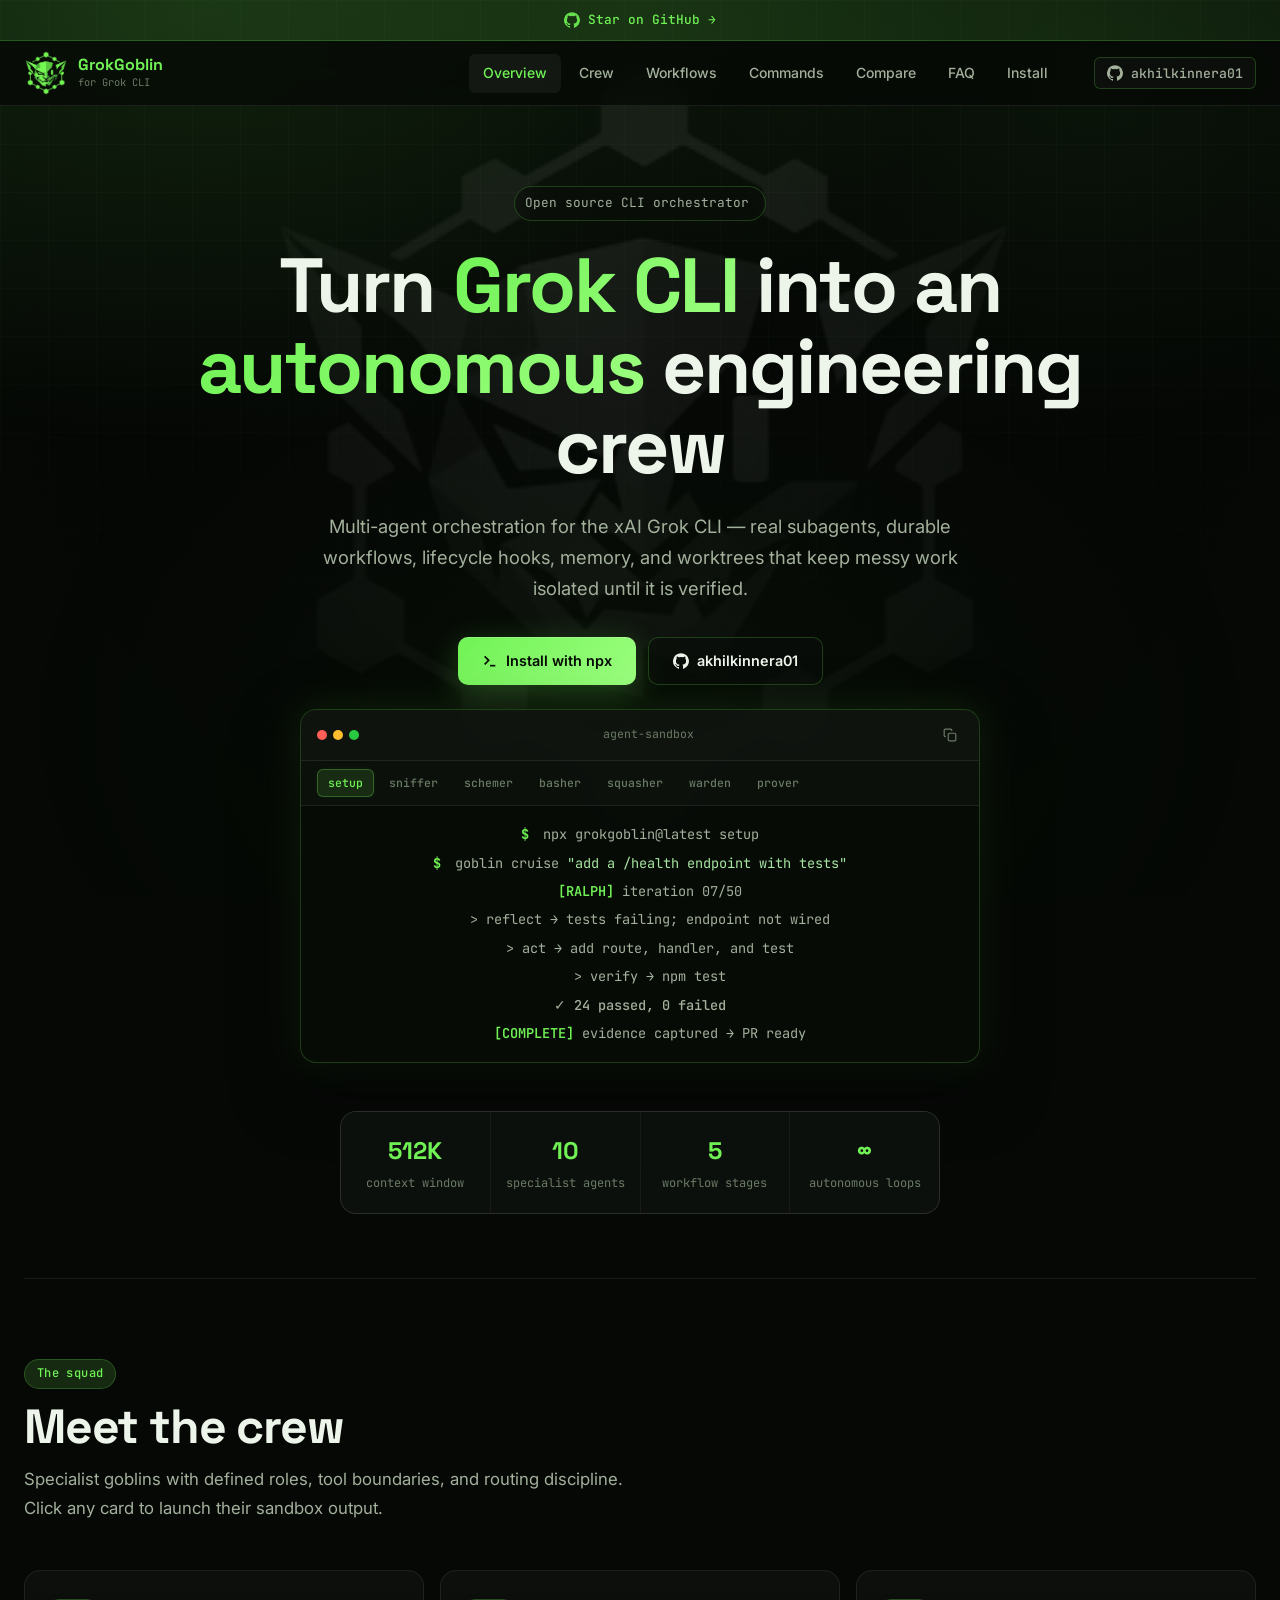
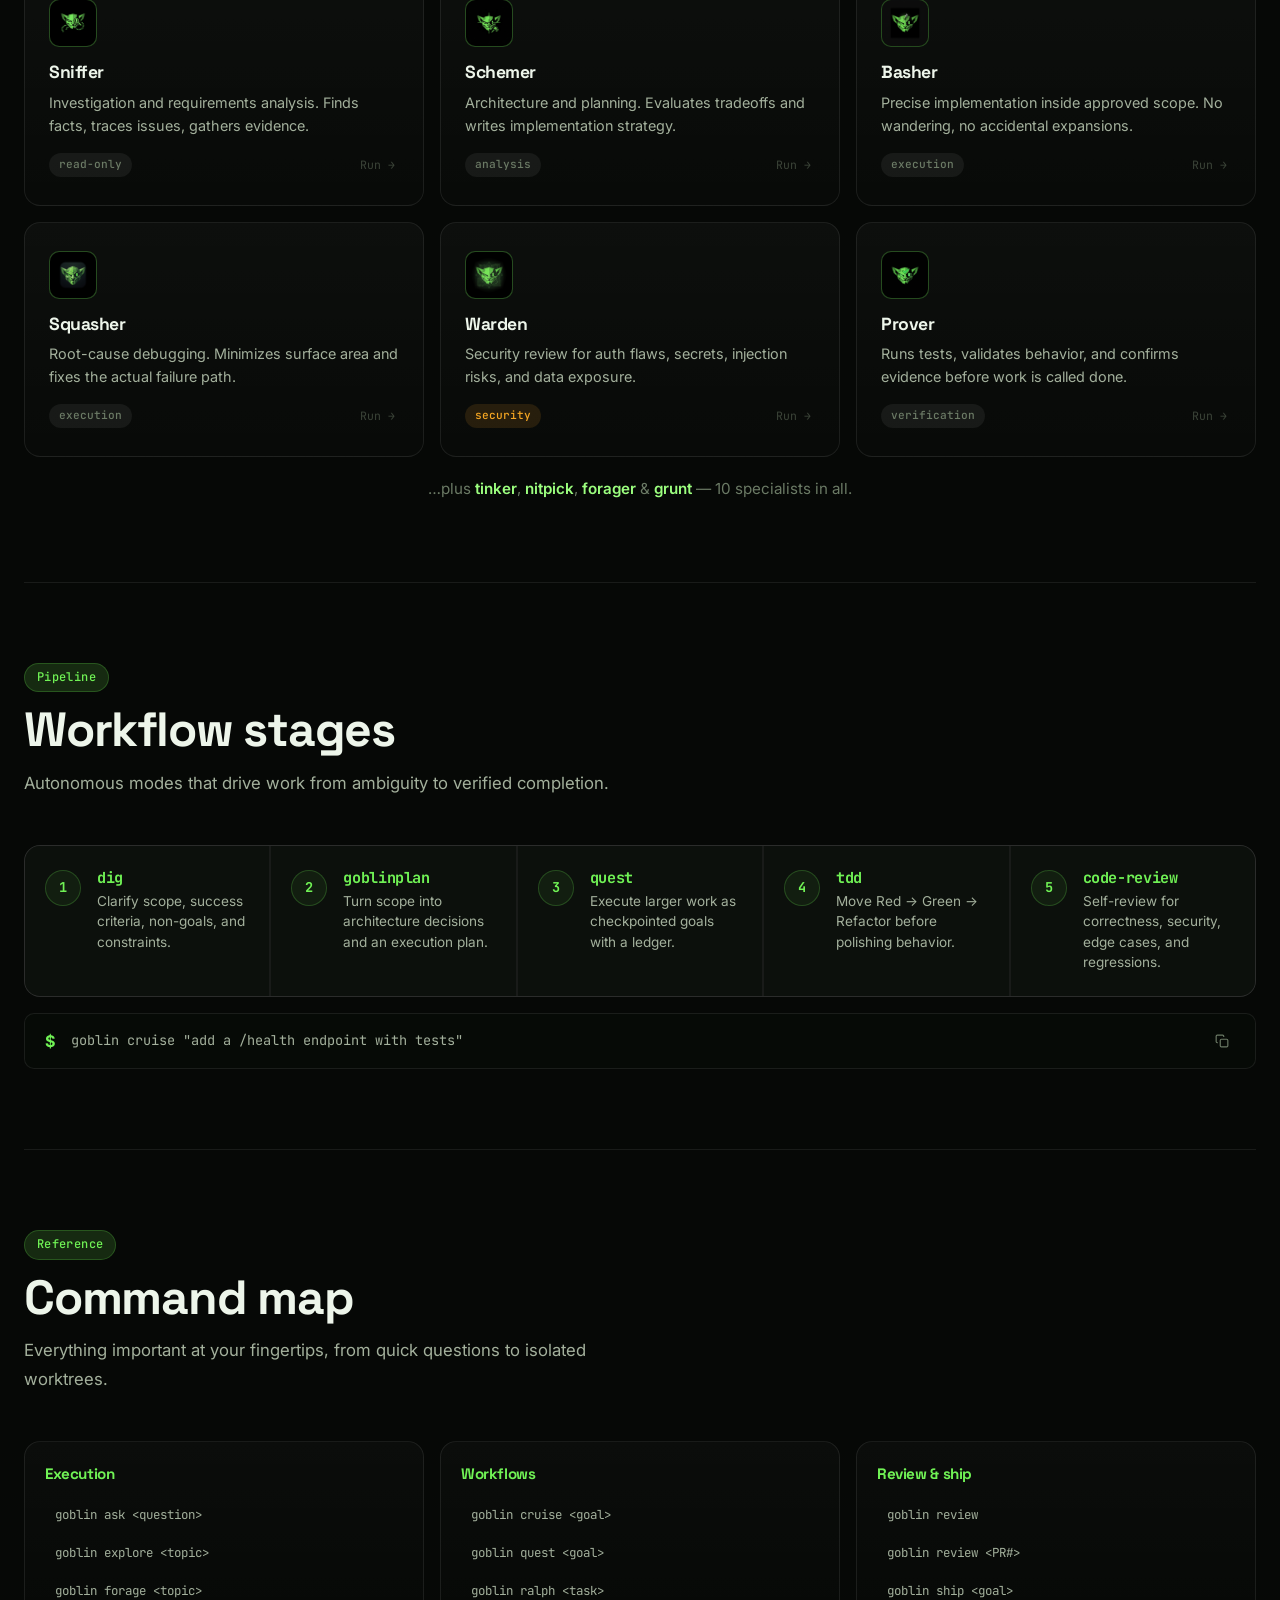
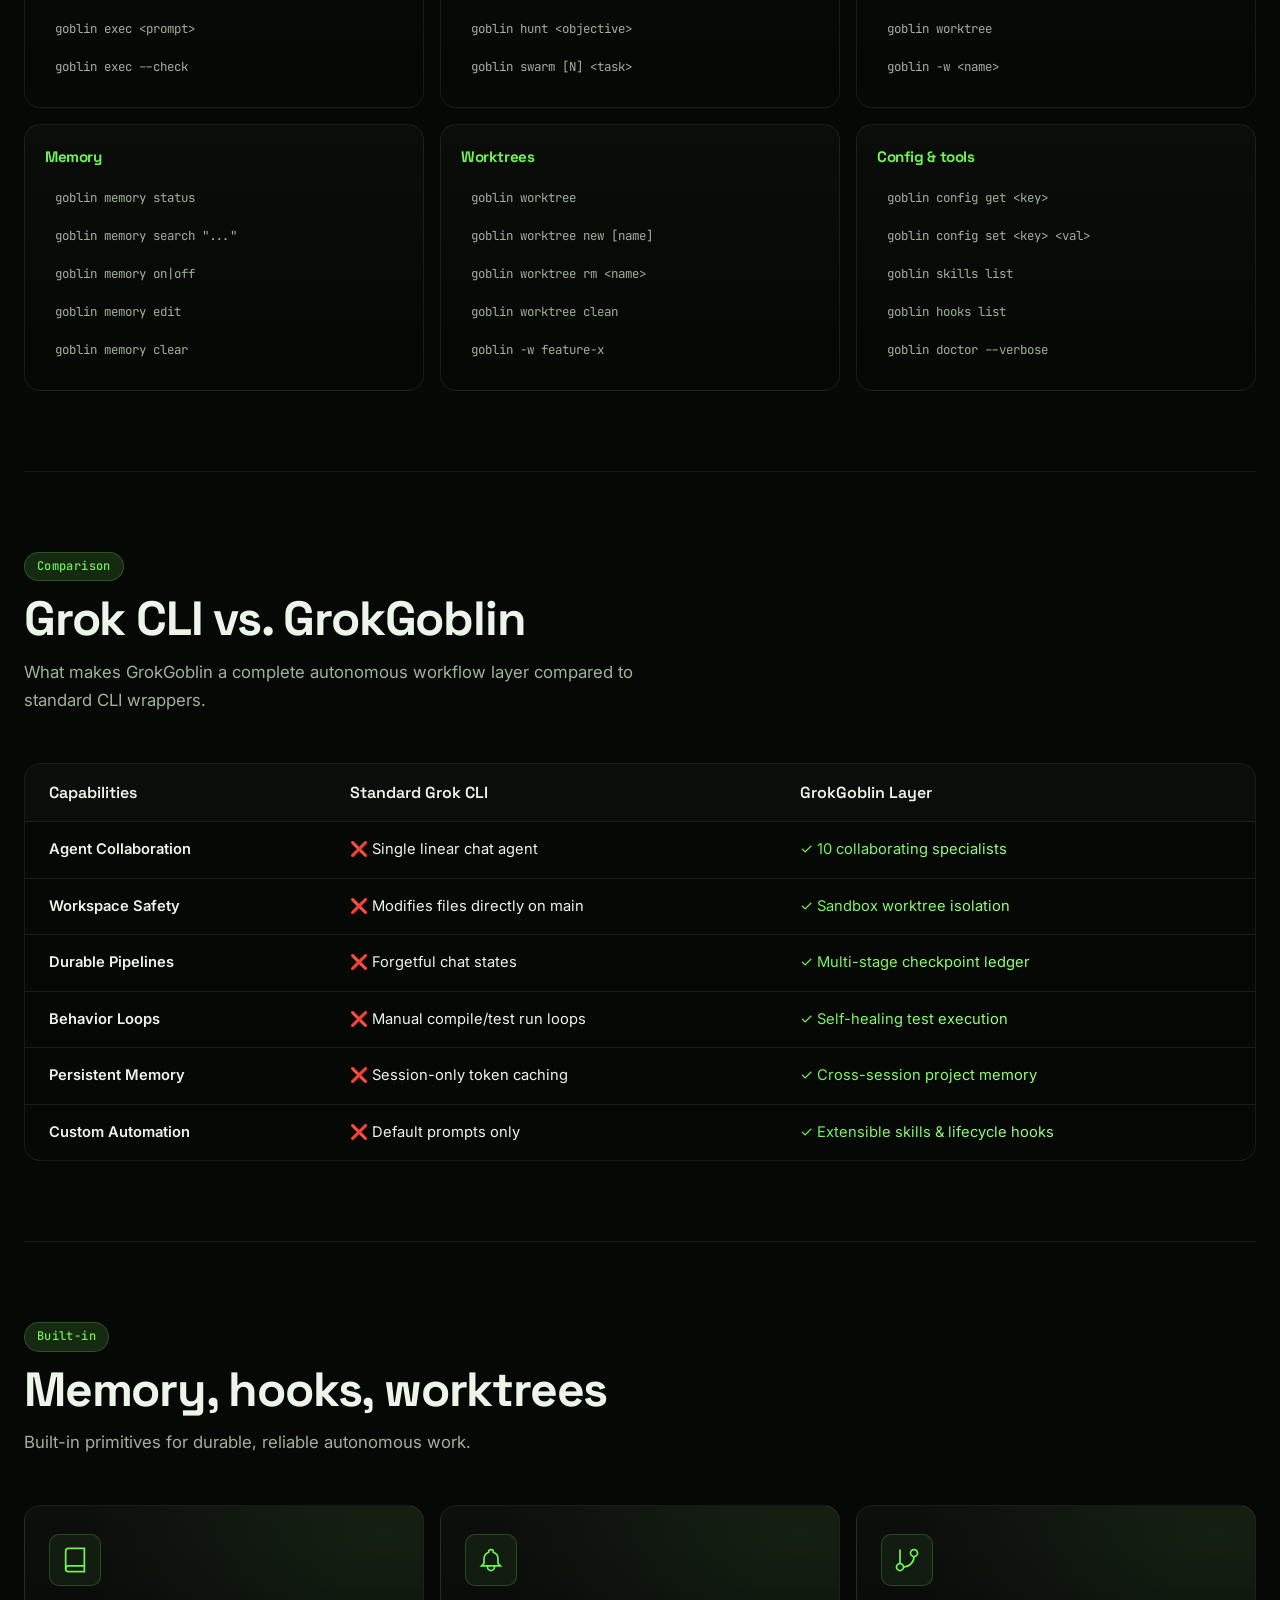
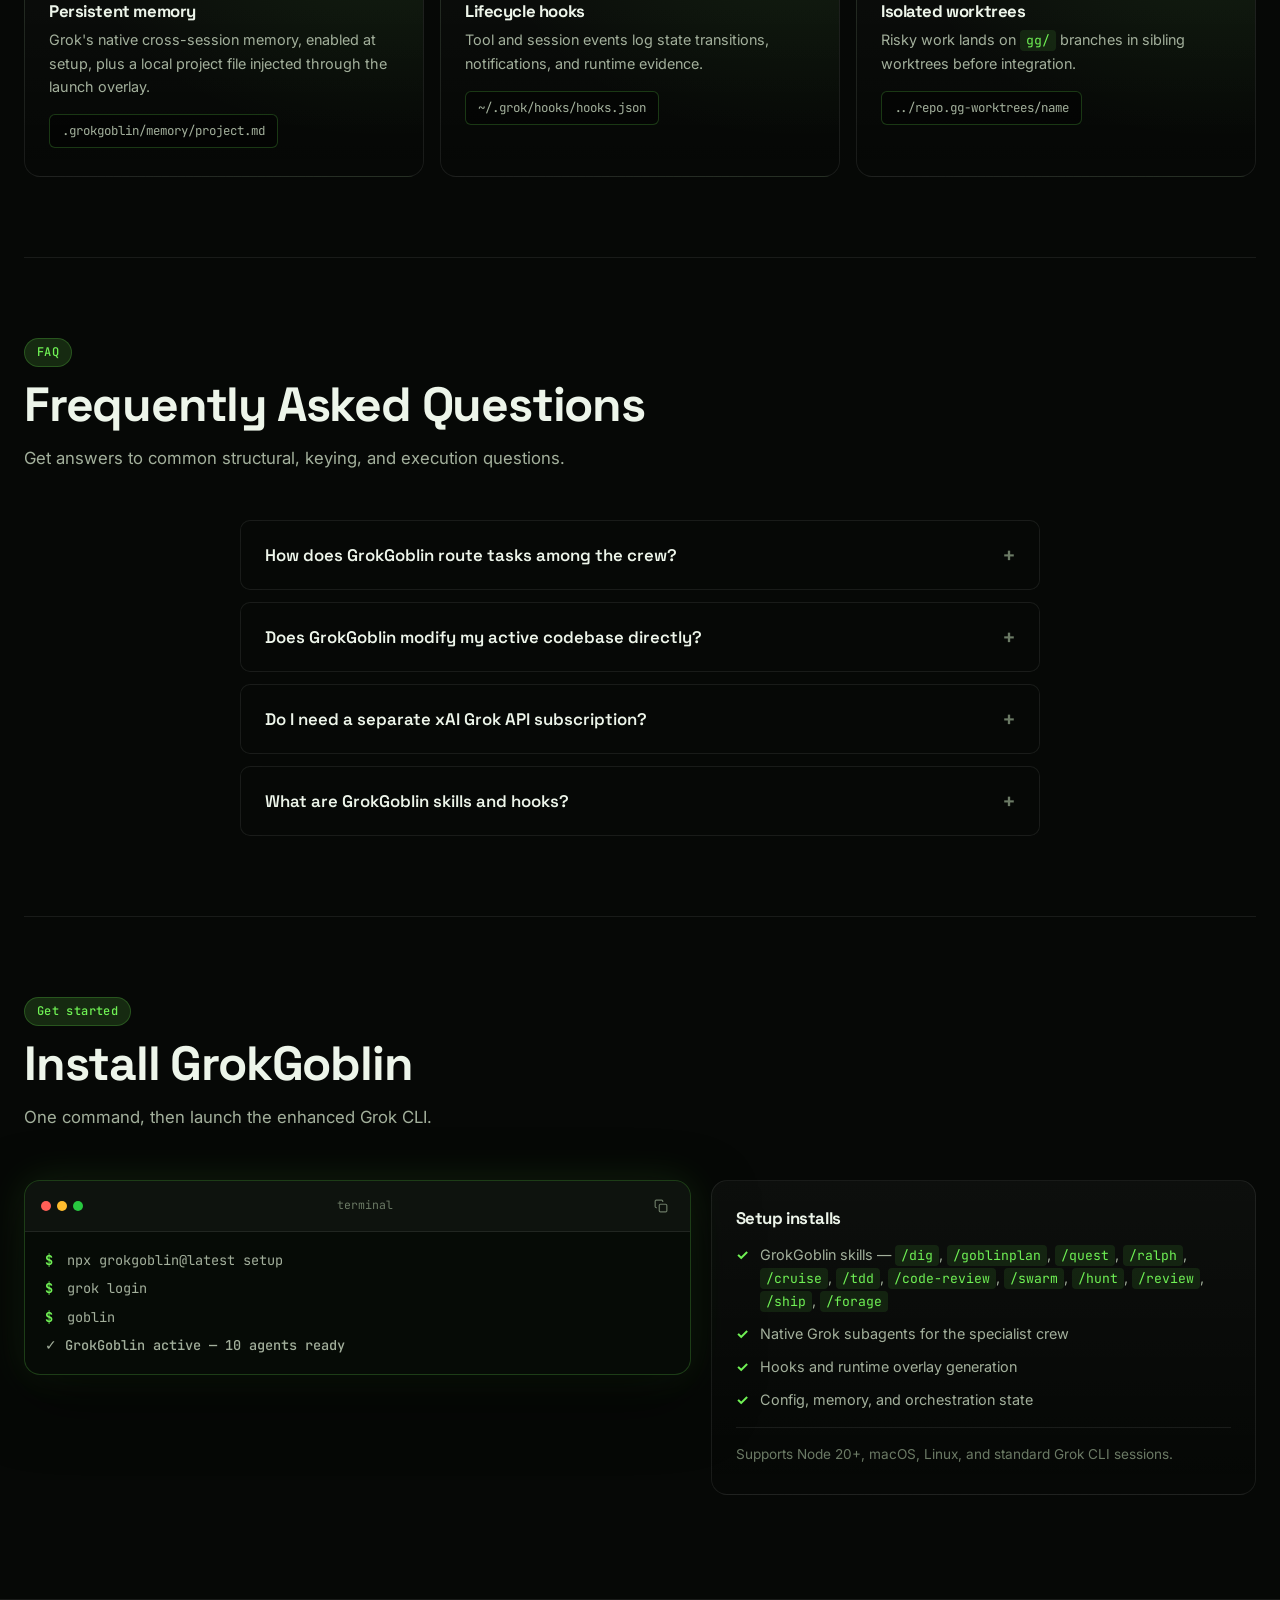
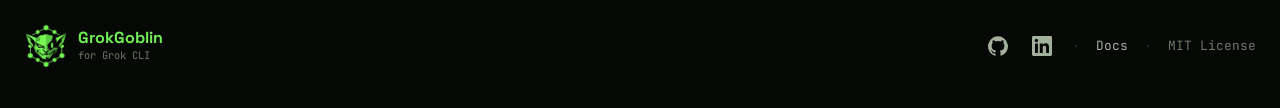
==== commit b32bdf7a: "SEO: twitter:card → summary_large_image, add FAQPage JSON-LD schema" ====
--- a/index.html
+++ b/index.html
@@ -24,7 +24,7 @@
     <meta property="og:image" content="https://akhilkinnera01.github.io/GrokGoblin-Website/assets/banner-orchestrator-small.jpg" />
     
     <!-- Twitter Cards -->
-    <meta name="twitter:card" content="summary" />
+    <meta name="twitter:card" content="summary_large_image" />
     <meta name="twitter:url" content="https://akhilkinnera01.github.io/GrokGoblin-Website/" />
     <meta name="twitter:title" content="GrokGoblin — Autonomous Crew for xAI Grok CLI" />
     <meta name="twitter:description" content="Orchestrate the xAI Grok CLI into an autonomous themed developer crew: 10 specialist subagents, isolated worktrees, persistent memory, and TDD lifecycle loops." />
@@ -57,6 +57,46 @@
       },
       "downloadUrl": "https://github.com/akhilkinnera01/GrokGoblin",
       "softwareVersion": "0.1.1"
+    }
+    </script>
+    <script type="application/ld+json">
+    {
+      "@context": "https://schema.org",
+      "@type": "FAQPage",
+      "mainEntity": [
+        {
+          "@type": "Question",
+          "name": "How does GrokGoblin route tasks among the crew?",
+          "acceptedAnswer": {
+            "@type": "Answer",
+            "text": "A leader goblin (the orchestrator) decomposes your goal into tasks and delegates each to the right specialist subagent — Sniffer for investigation, Schemer for planning, Warden for security review — running independent ones in parallel. Each role has strict tool boundaries and a defined input/output, which reduces context drift and prevents conflicting file writes. Read-only roles are capability-locked so they physically cannot edit files."
+          }
+        },
+        {
+          "@type": "Question",
+          "name": "Does GrokGoblin modify my active codebase directly?",
+          "acceptedAnswer": {
+            "@type": "Answer",
+            "text": "No. By default, any execution task initialized via goblin worktree or goblin cruise clones your current active state into a sibling git worktree directory. Coding changes and testing compile loops are run within this isolated space, checking changes in only after test coverage validations succeed."
+          }
+        },
+        {
+          "@type": "Question",
+          "name": "Do I need a separate xAI Grok API subscription?",
+          "acceptedAnswer": {
+            "@type": "Answer",
+            "text": "GrokGoblin routes all actions directly through your authenticated local grok CLI shell. If your terminal is logged in (using grok login), GrokGoblin wraps its commands automatically, utilizing your active account context without requiring additional monthly token fees."
+          }
+        },
+        {
+          "@type": "Question",
+          "name": "What are GrokGoblin skills and hooks?",
+          "acceptedAnswer": {
+            "@type": "Answer",
+            "text": "Skills are markdown instruction folders that become slash commands inside a Grok session — GrokGoblin installs its own (/dig, /goblinplan, /swarm, /hunt, /review, /ship, /forage, and more) to drive each workflow. Hooks are scripts grok runs before/after tool and session events — GrokGoblin uses them to track state transitions and keep the orchestration overlay loaded."
+          }
+        }
+      ]
     }
     </script>
     <link rel="icon" type="image/png" href="assets/logo-transparent.png" />
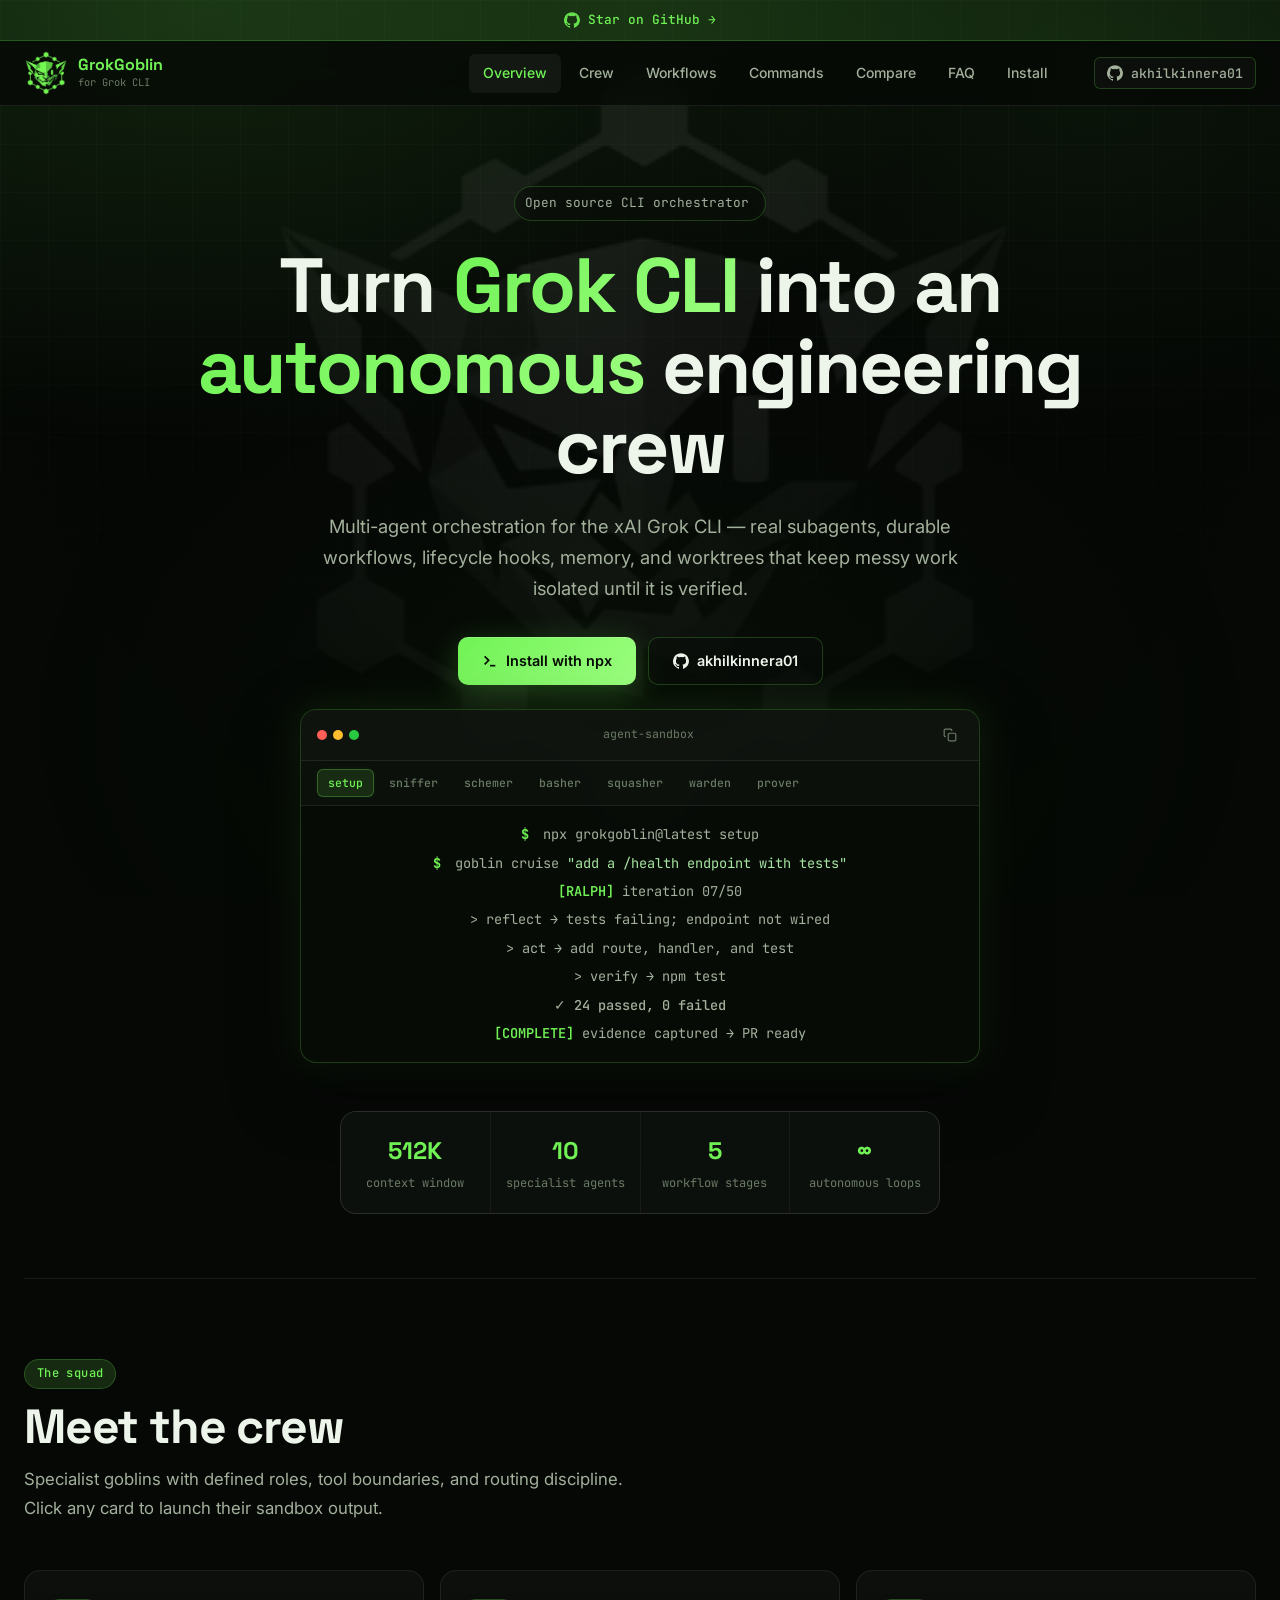
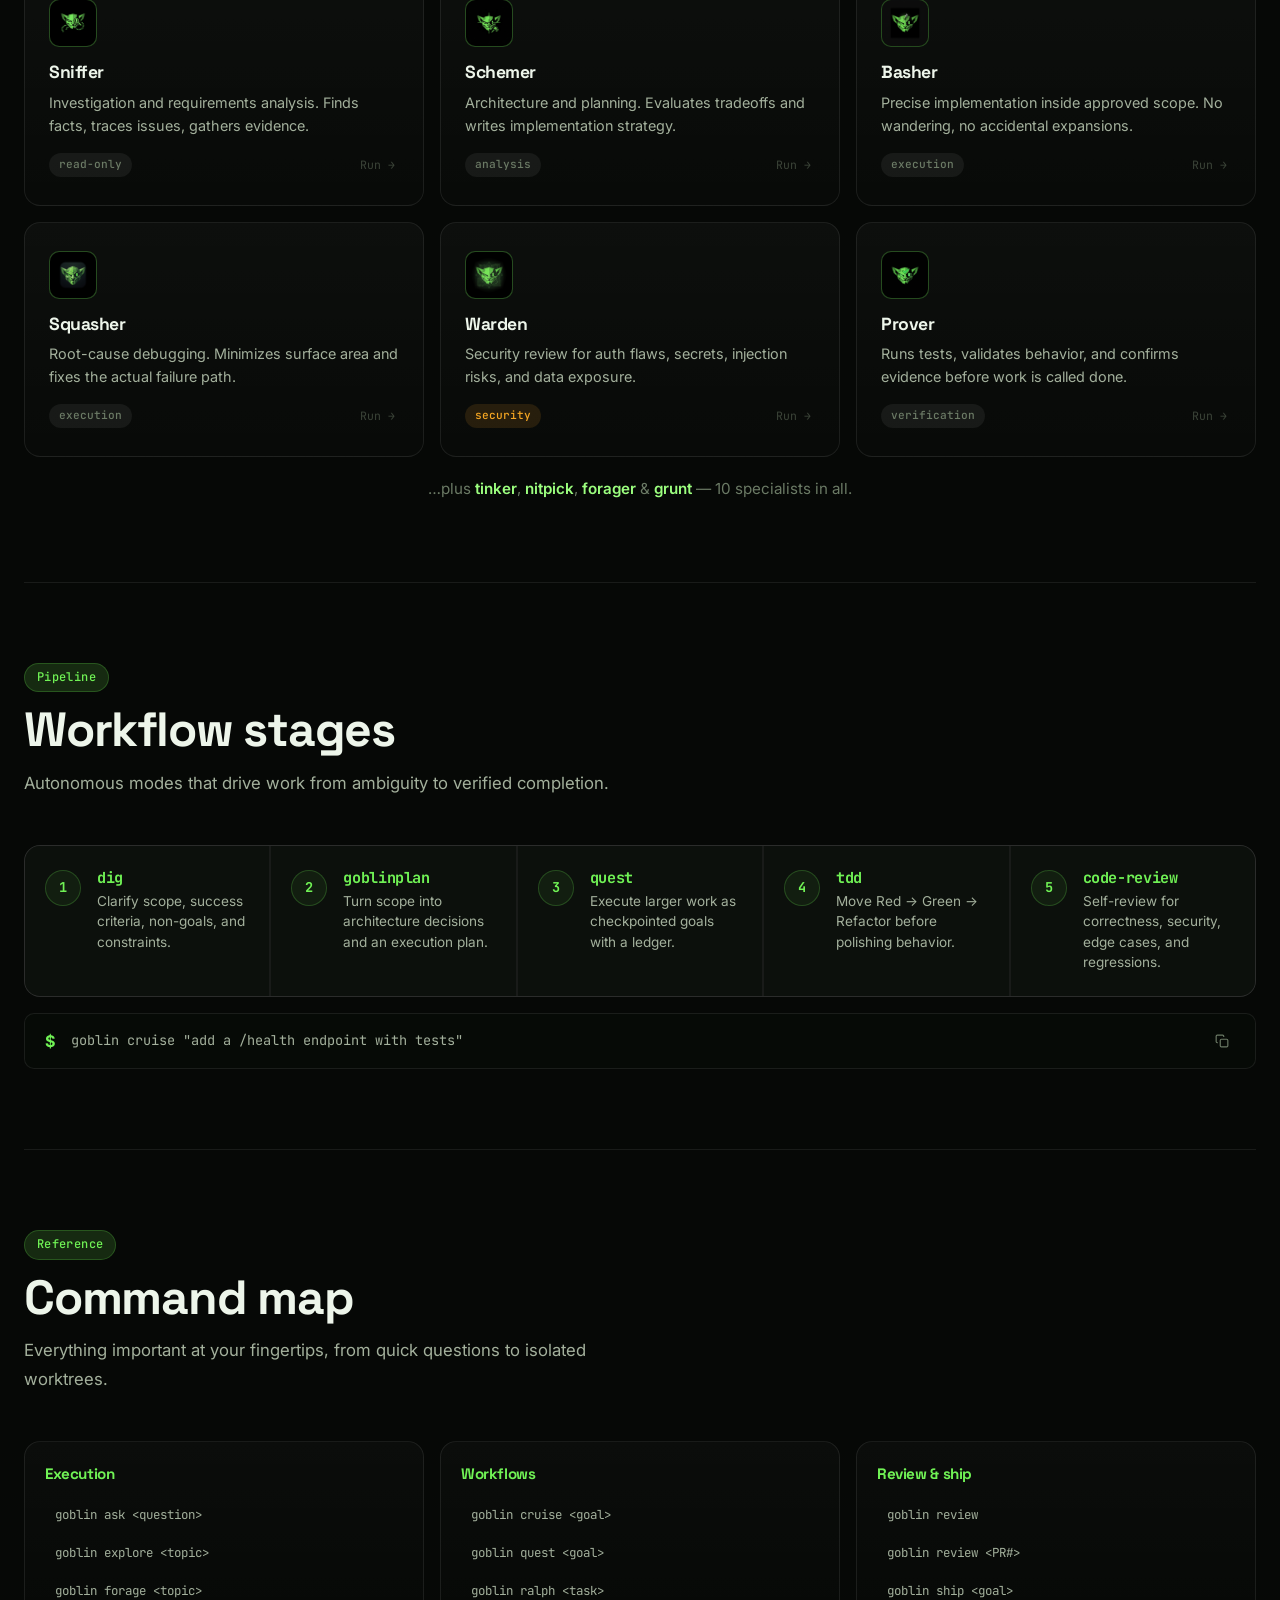
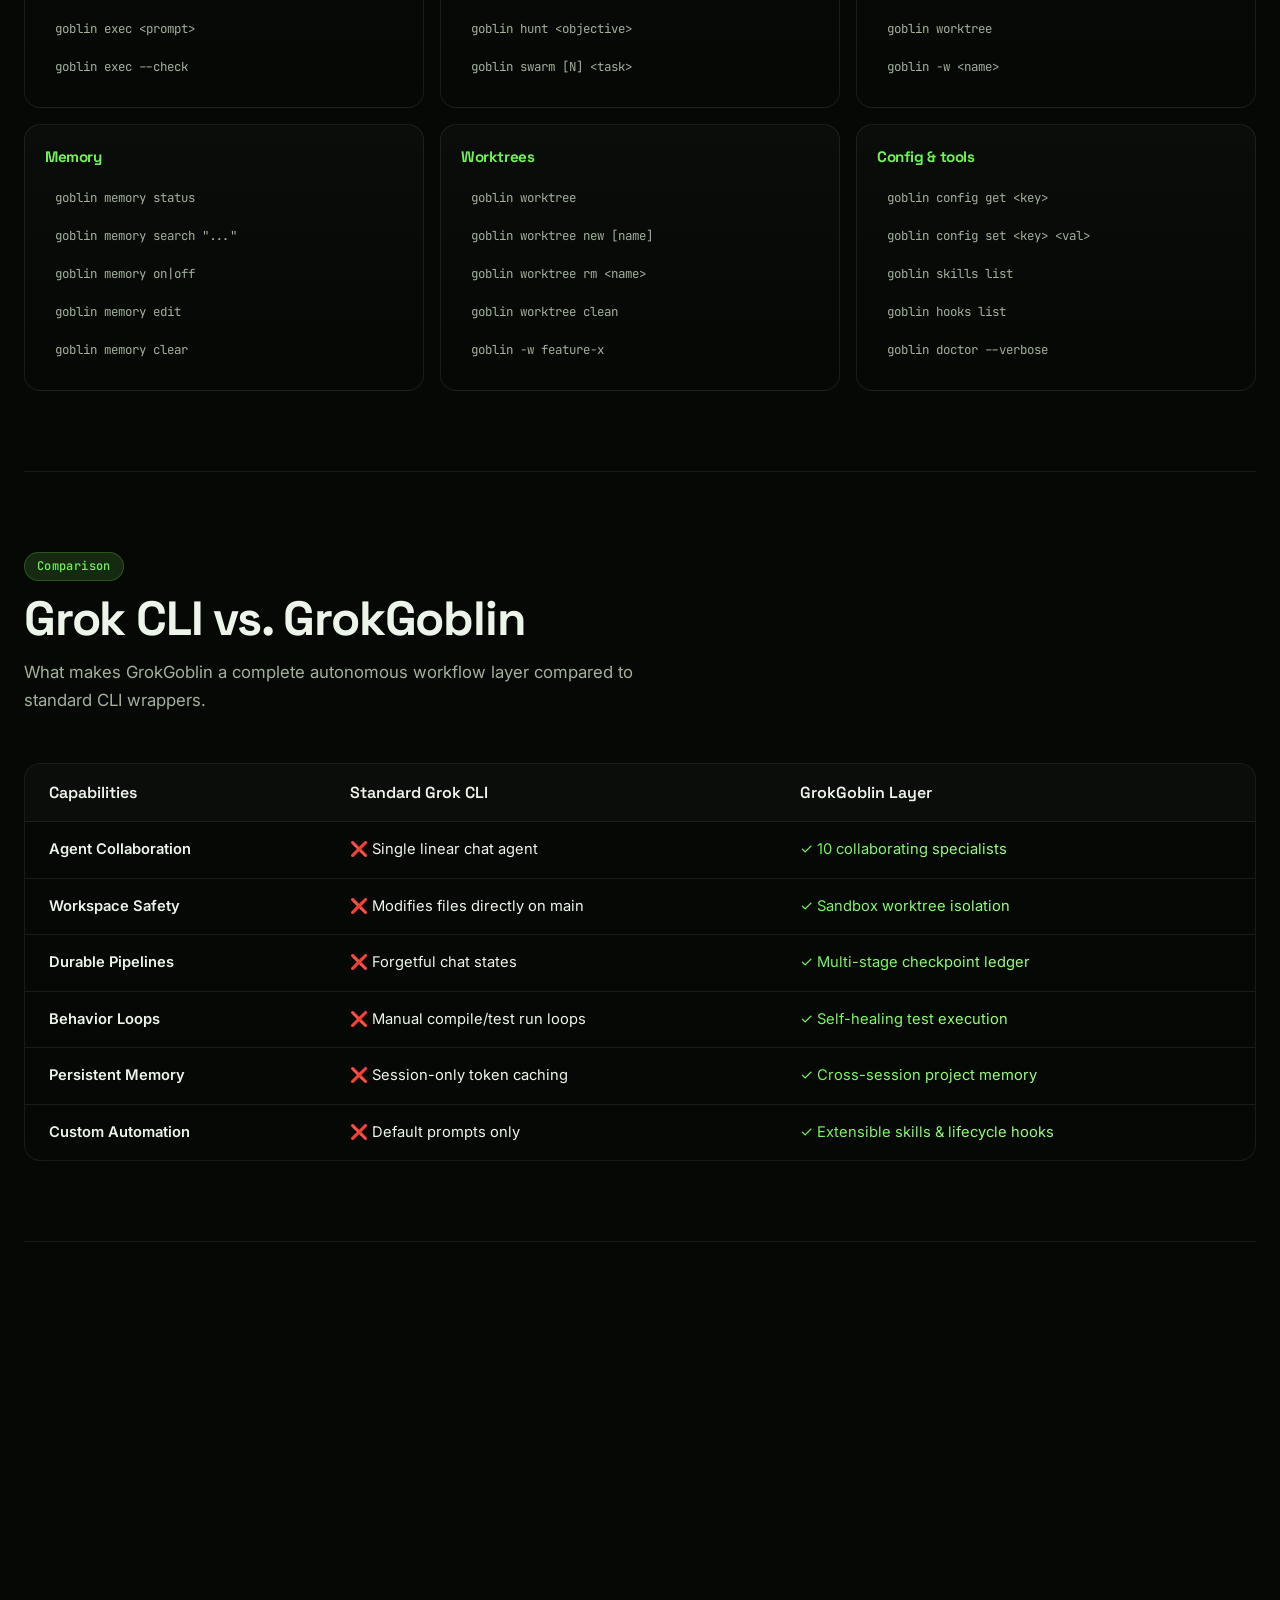
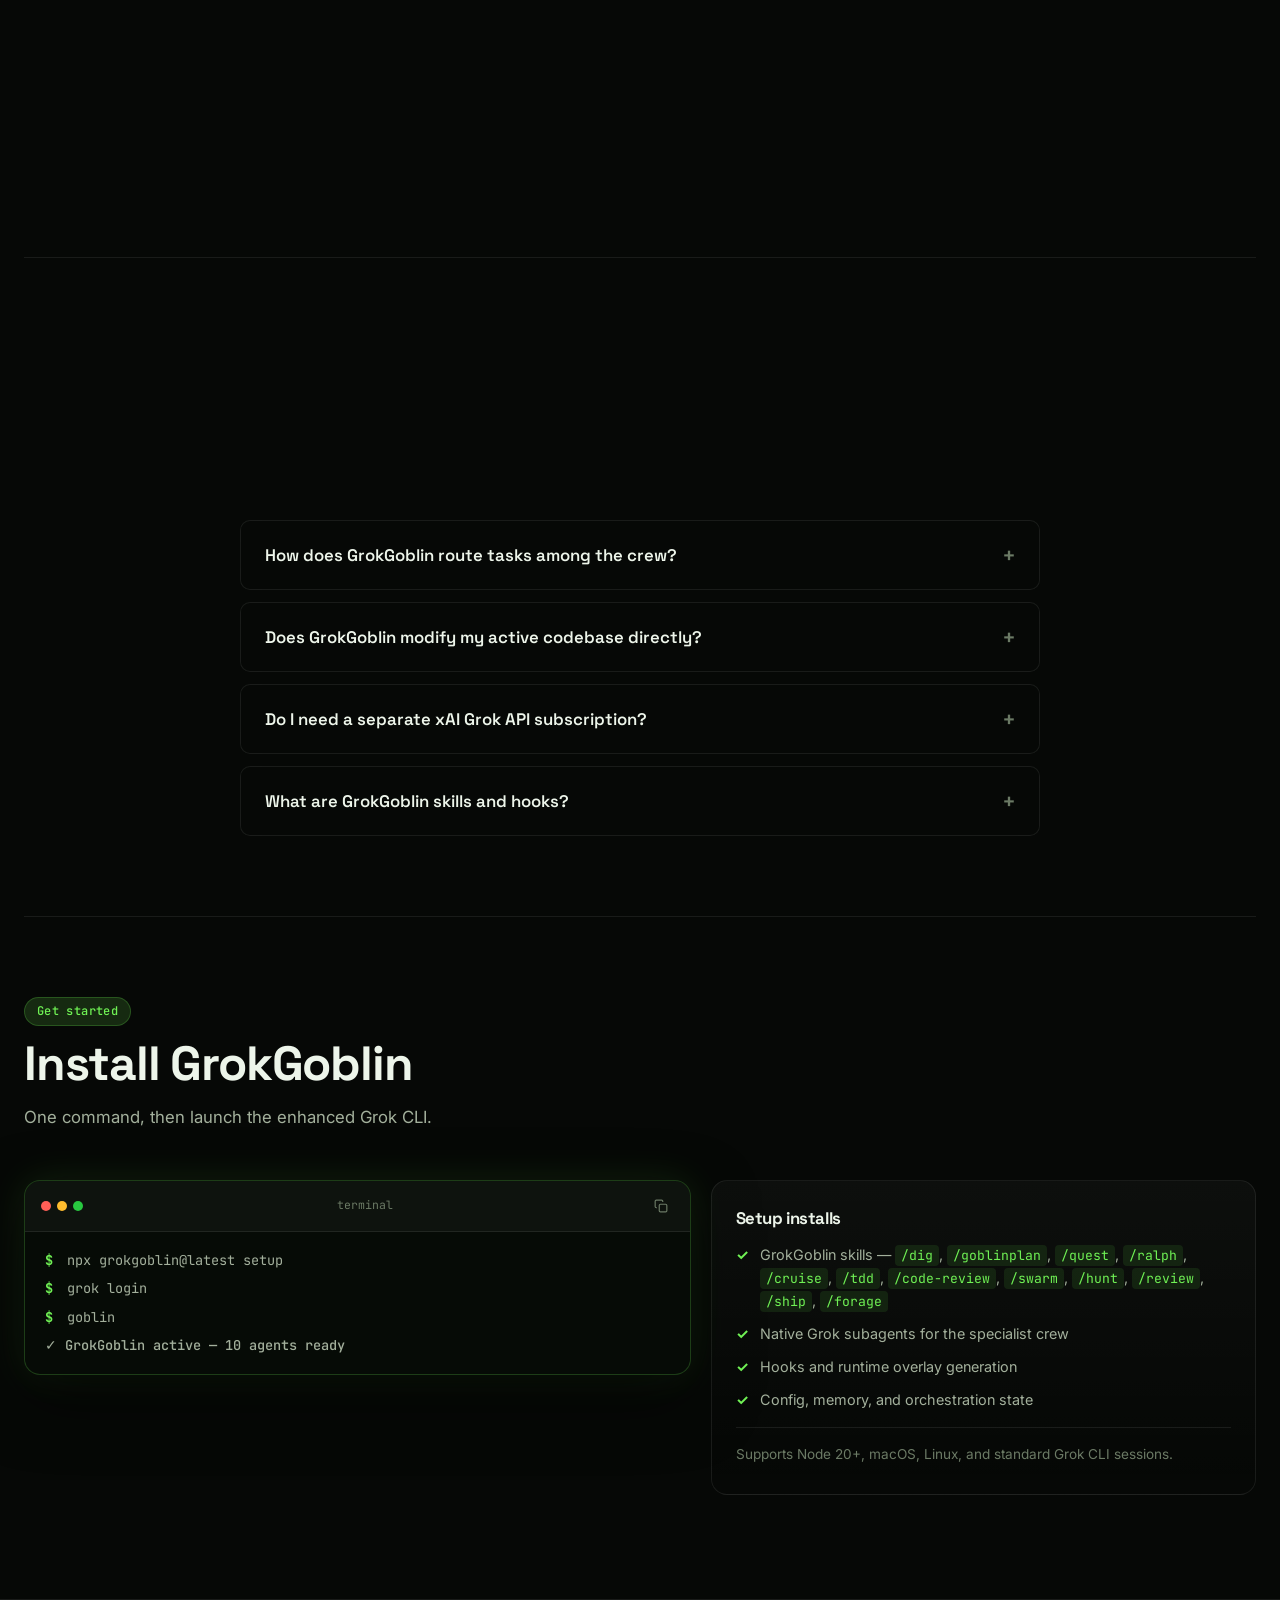
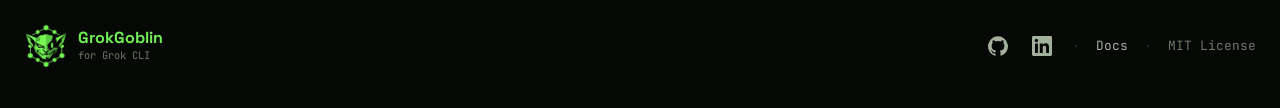
==== commit 6bc43f1a: "Add max-image-preview:large for Google Discover eligibility" ====
--- a/index.html
+++ b/index.html
@@ -12,6 +12,7 @@
       content="GrokGoblin, grok CLI, xAI, AI coding agents, multi-agent orchestration, CLI workflows, autonomous coding, grok-build, grok-composer-2.5-fast, xAI Grok, AI developer tools"
     />
     <meta name="author" content="akhilkinnera01" />
+    <meta name="robots" content="max-image-preview:large" />
     
     <!-- Open Graph (Facebook/LinkedIn) -->
     <meta property="og:type" content="website" />
